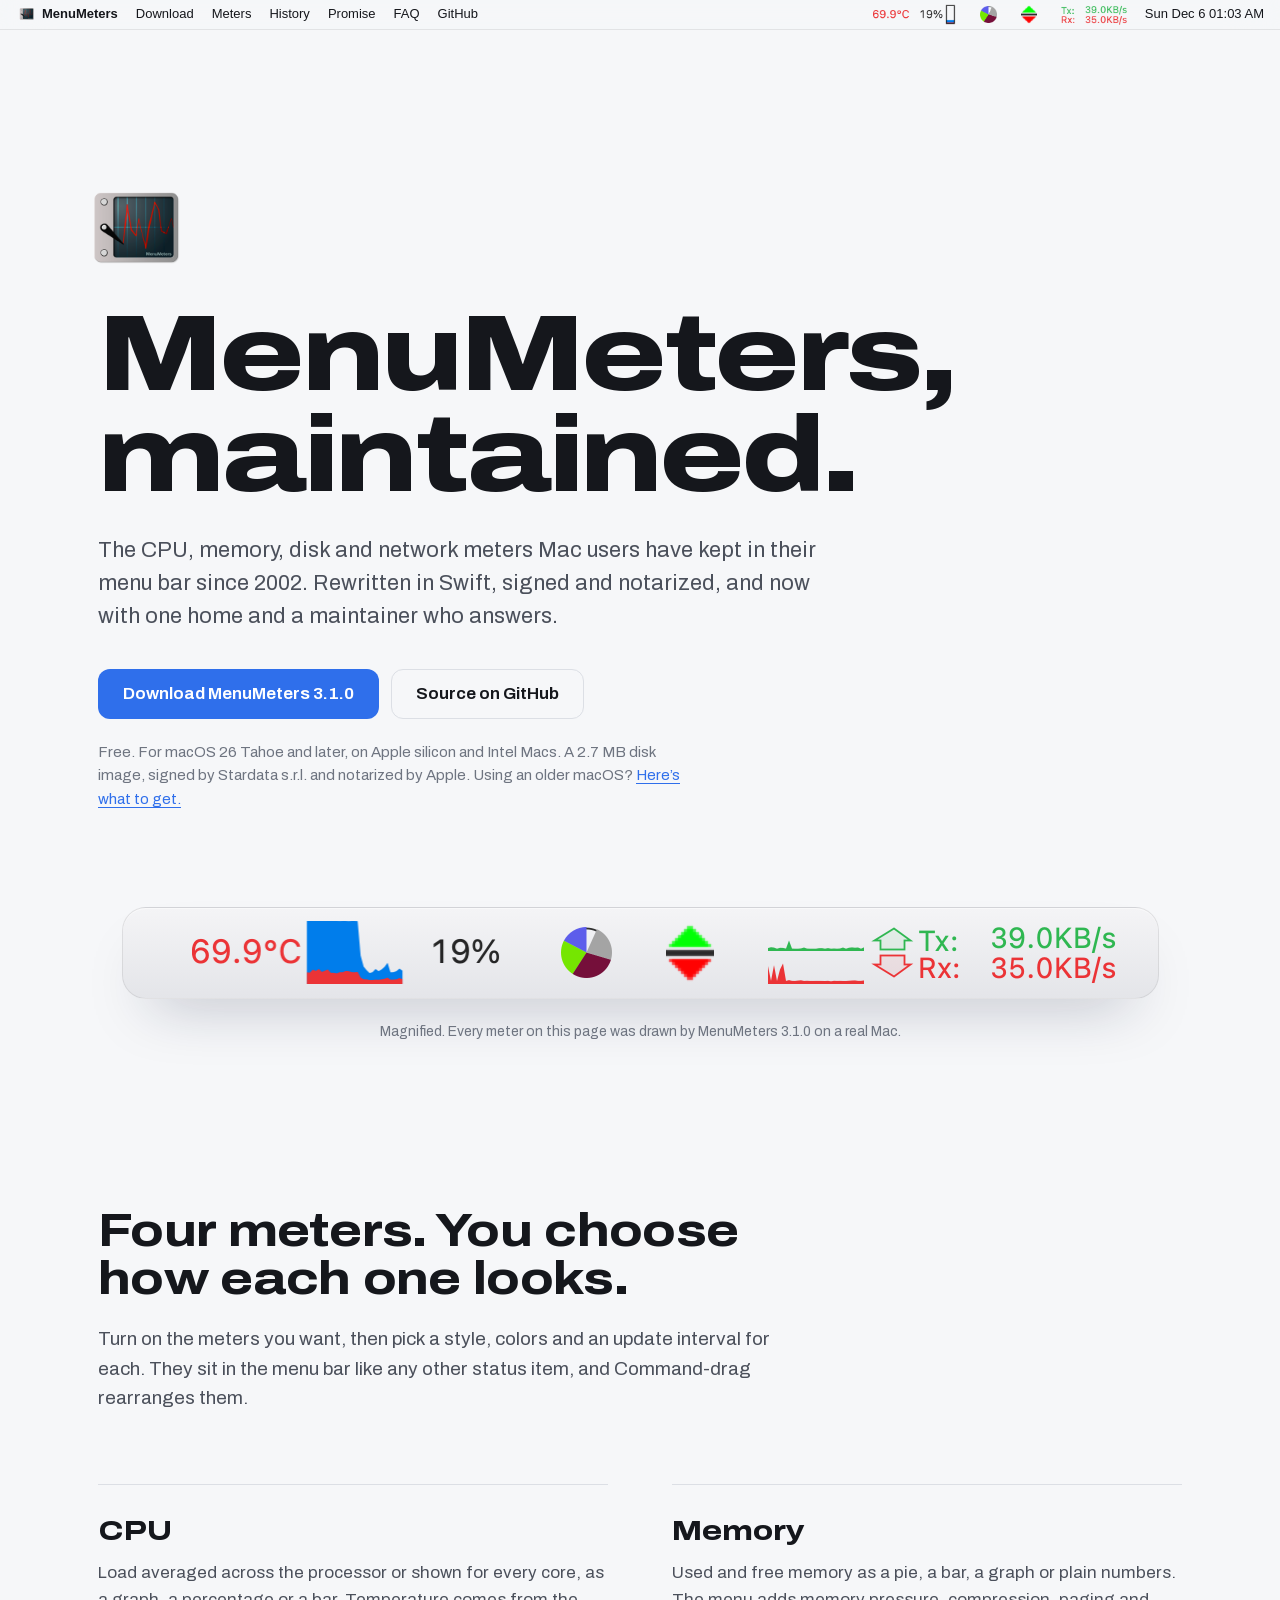
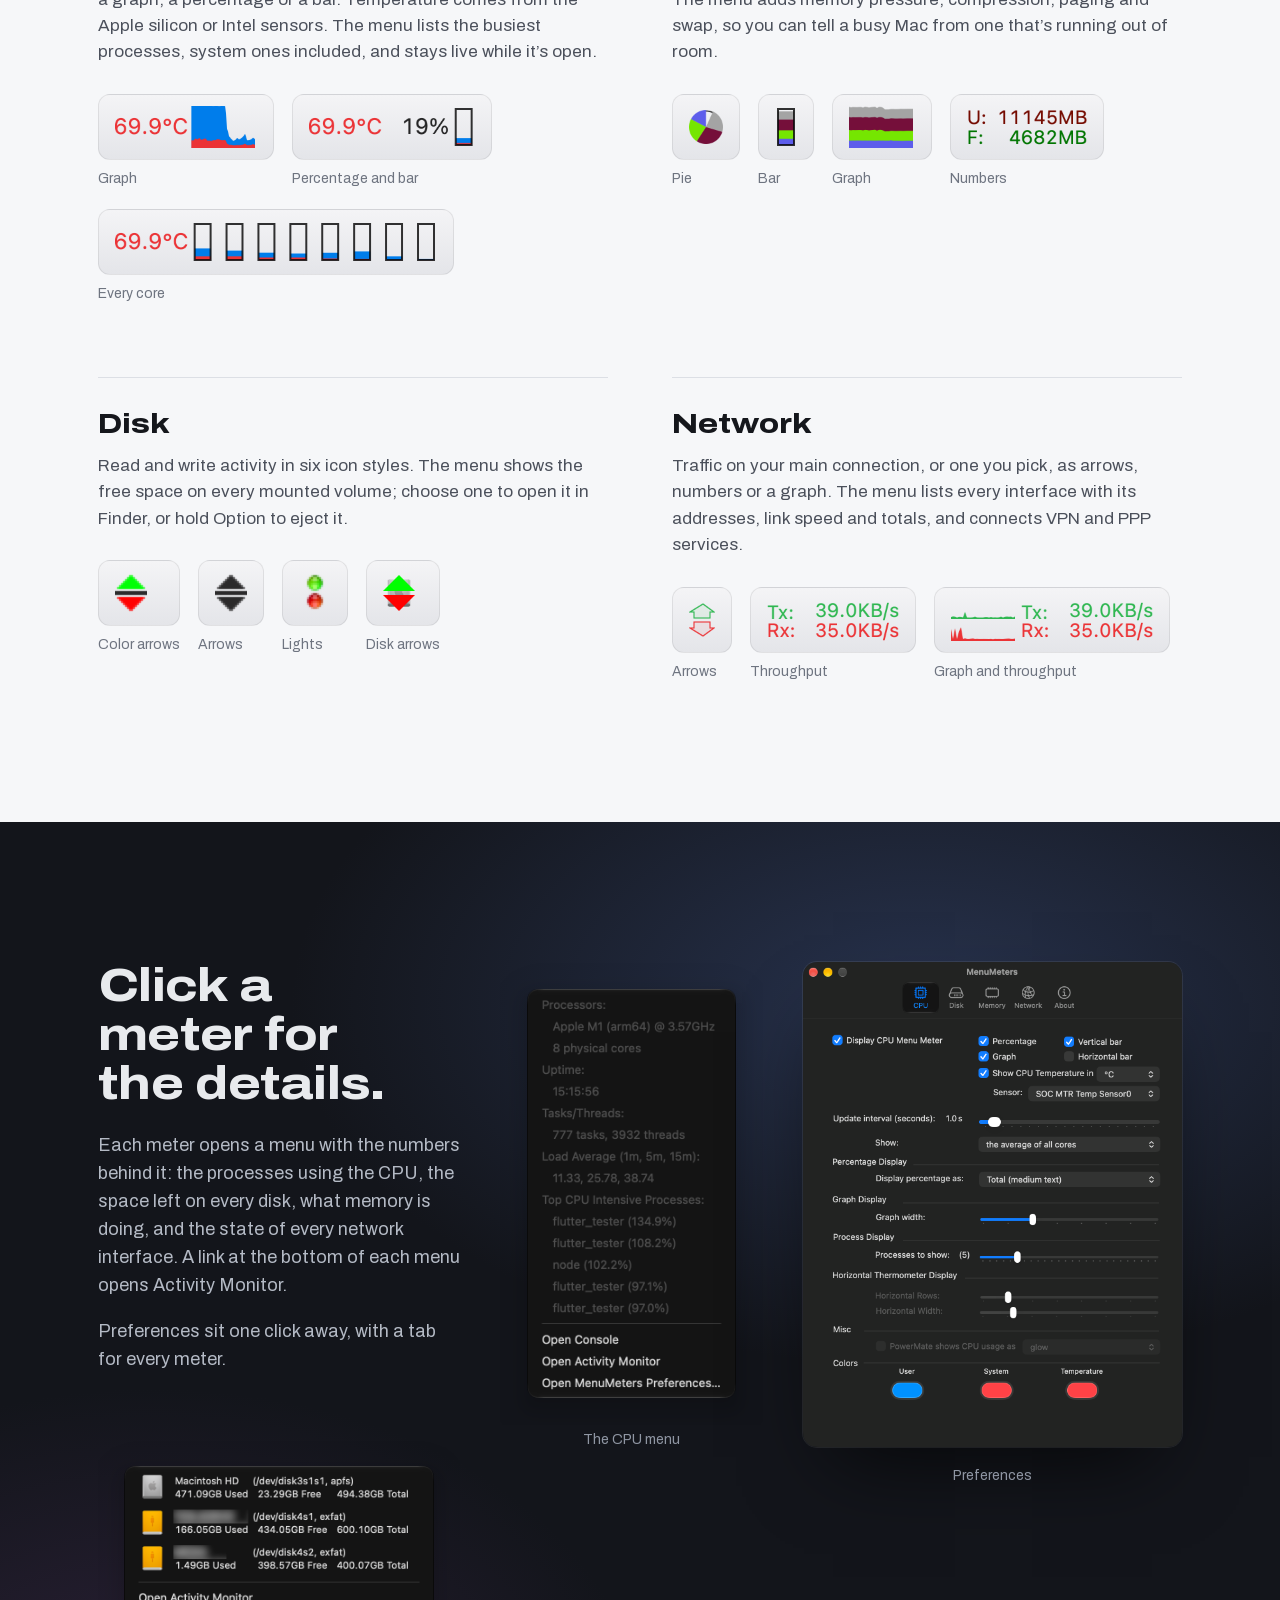
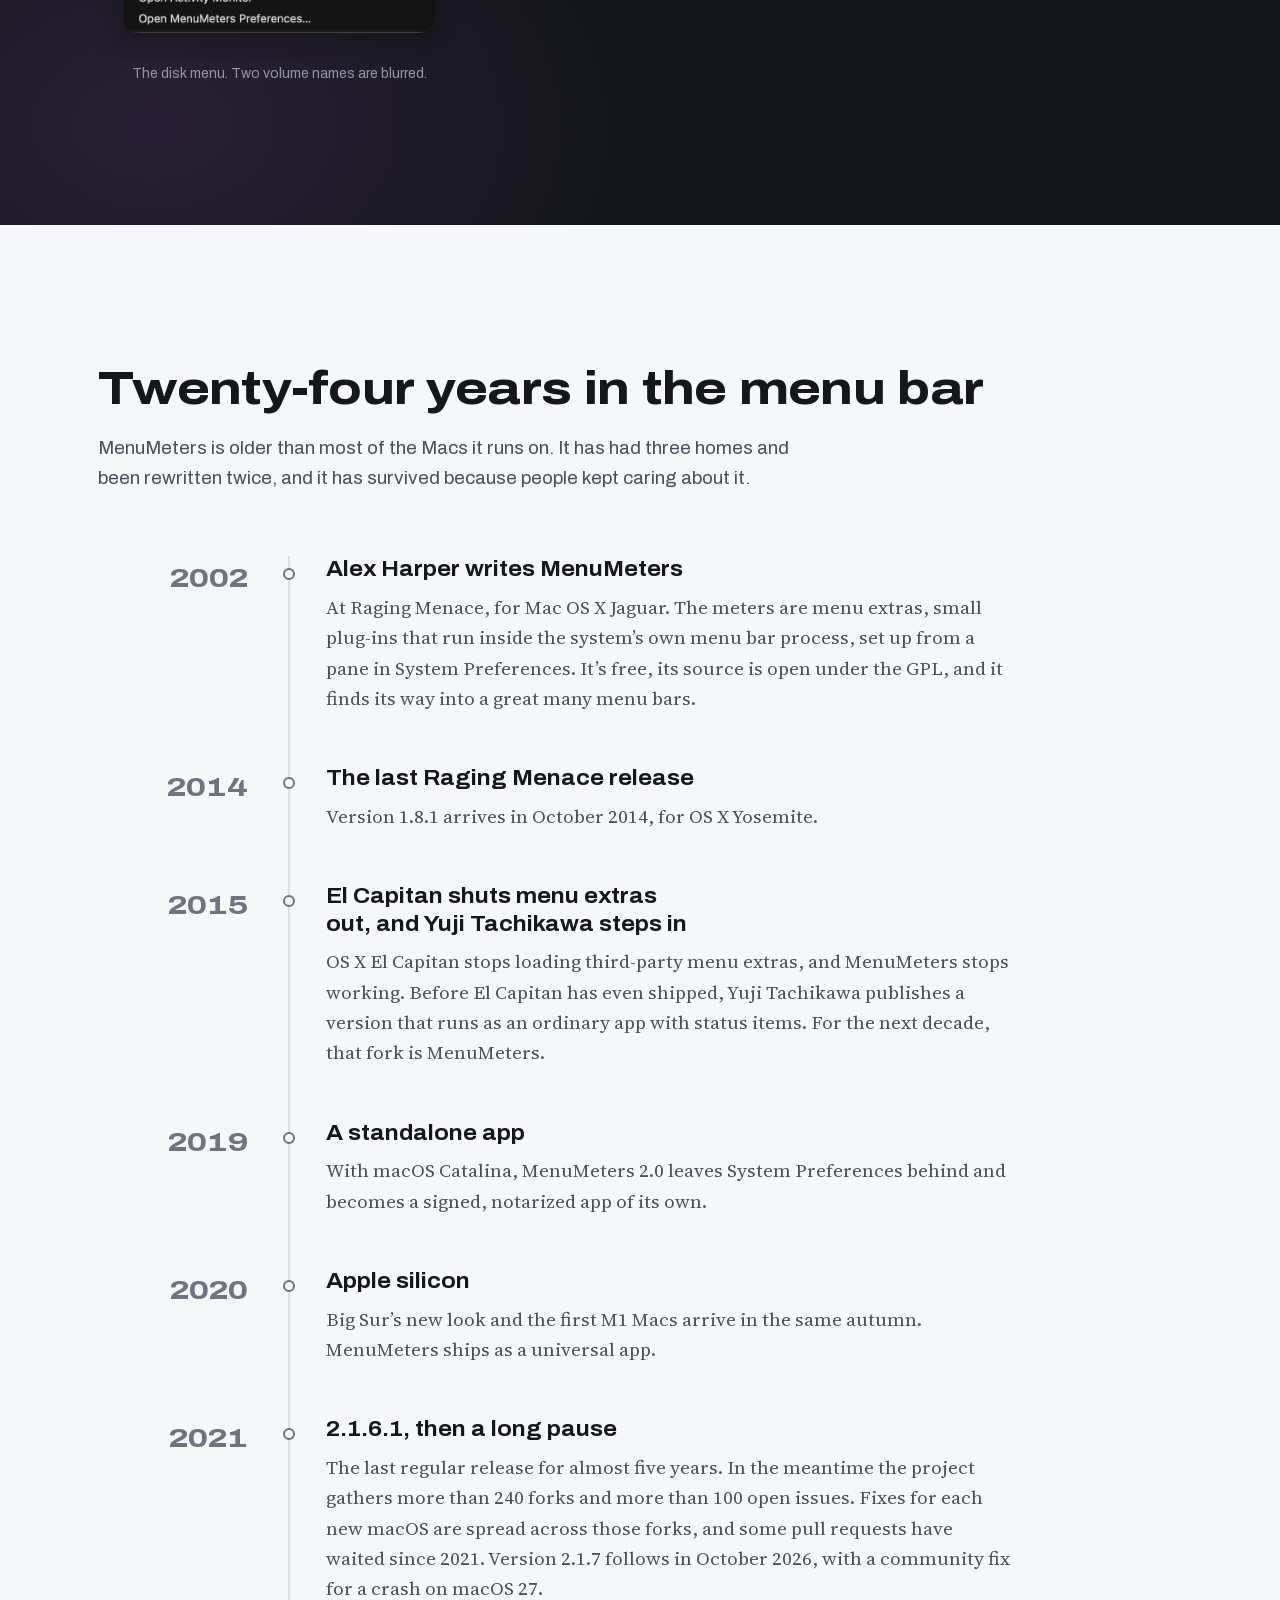
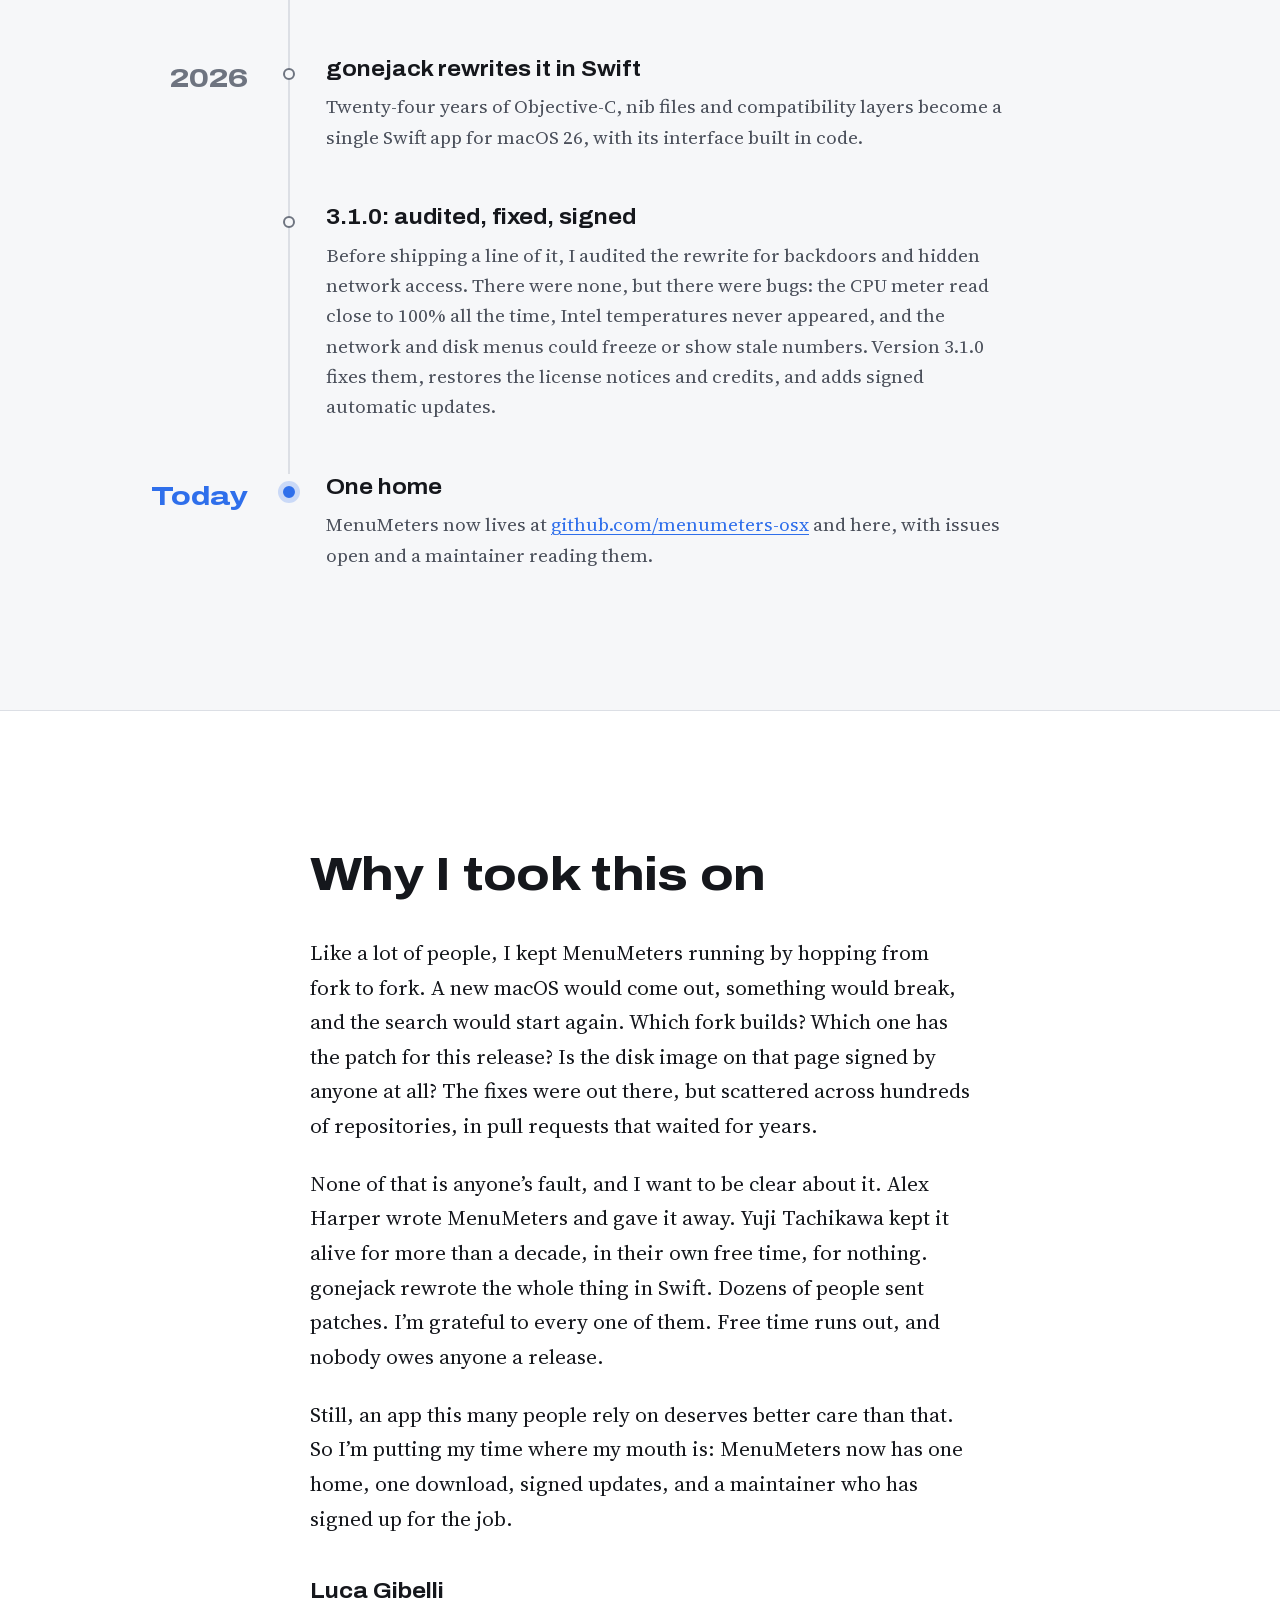
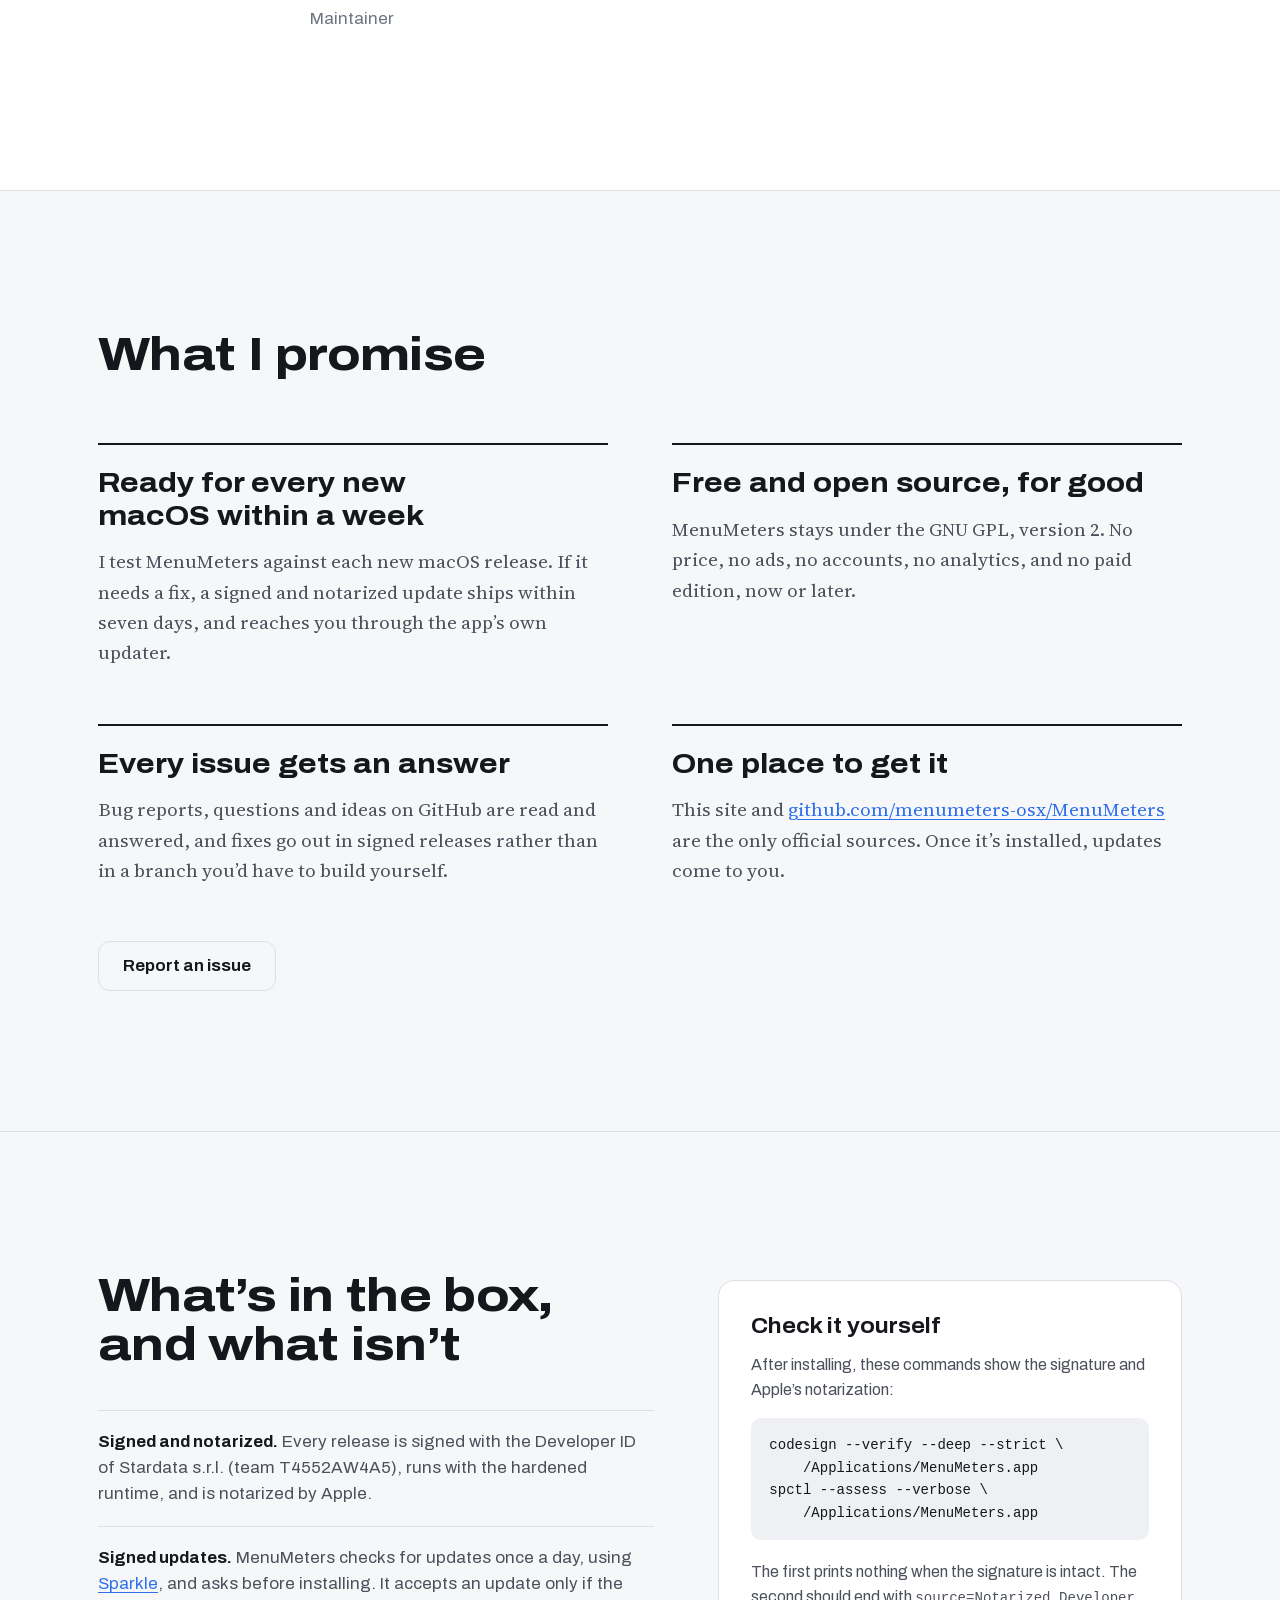
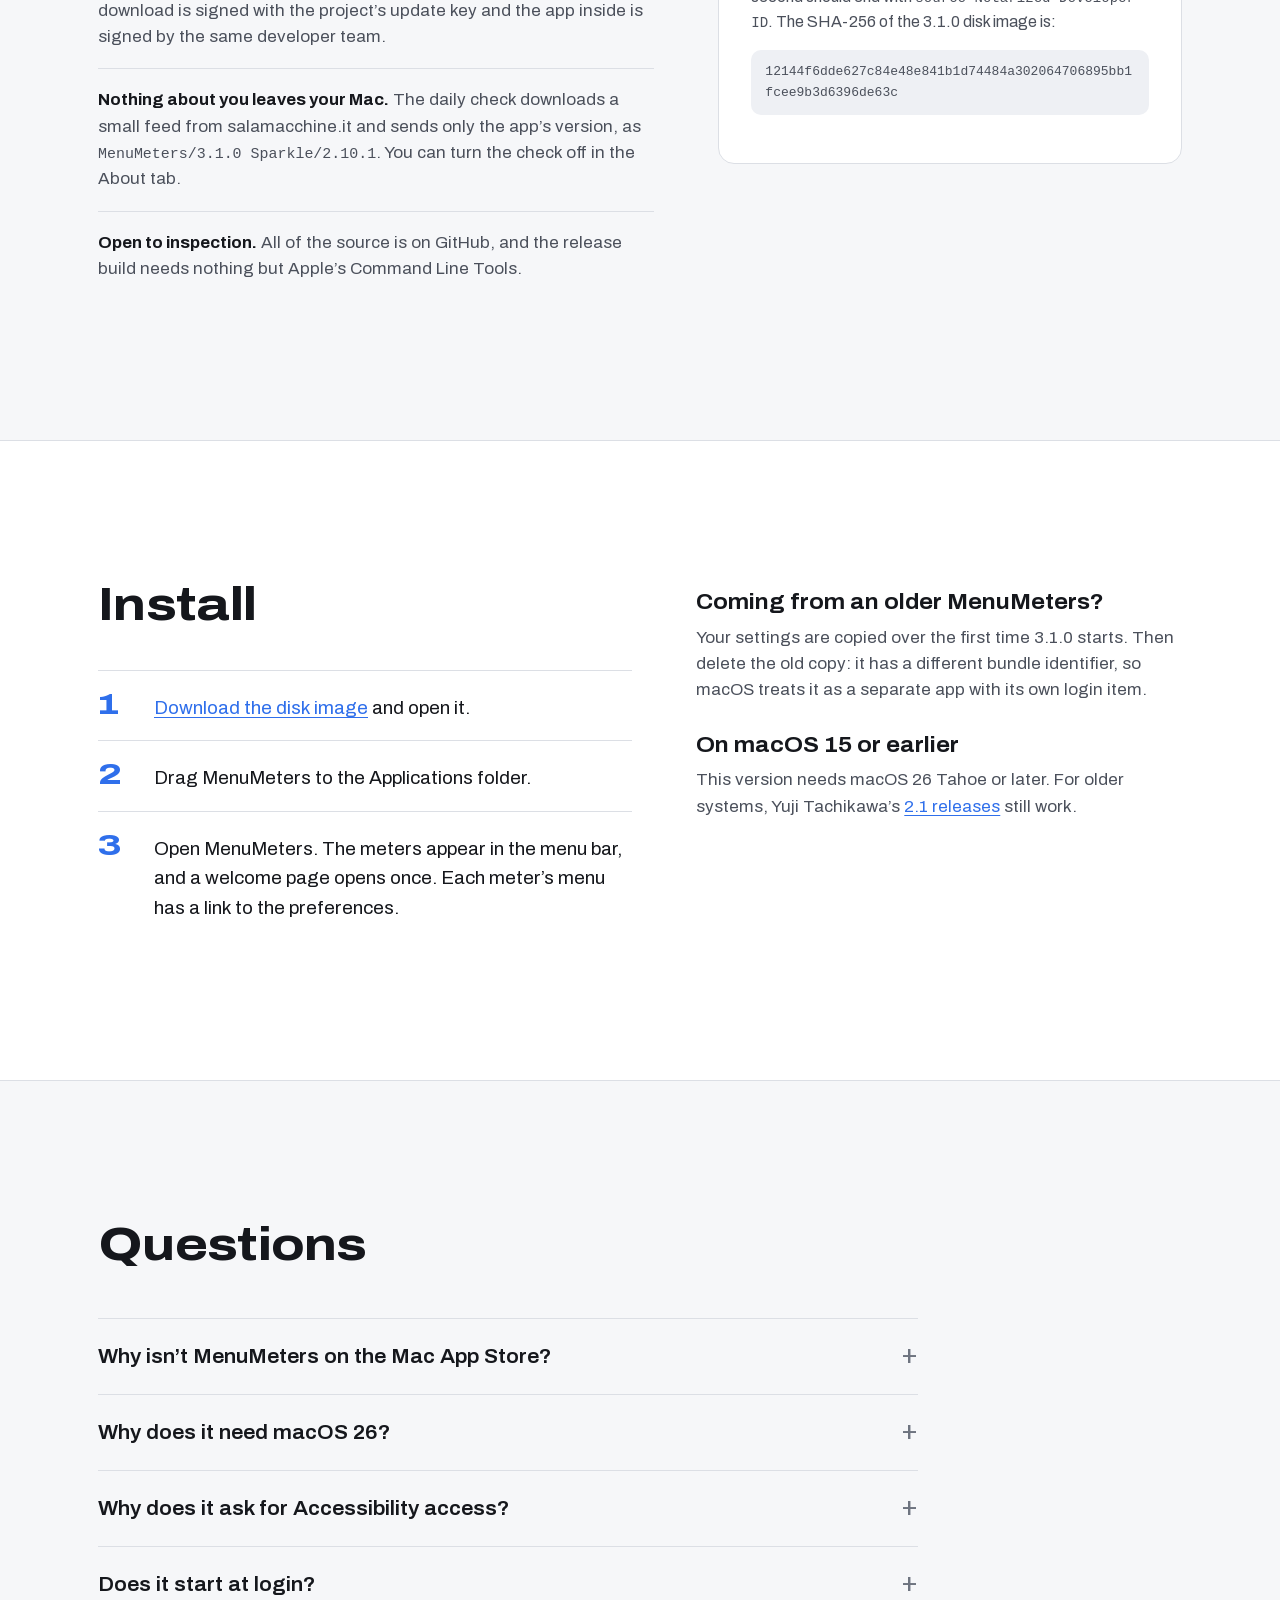
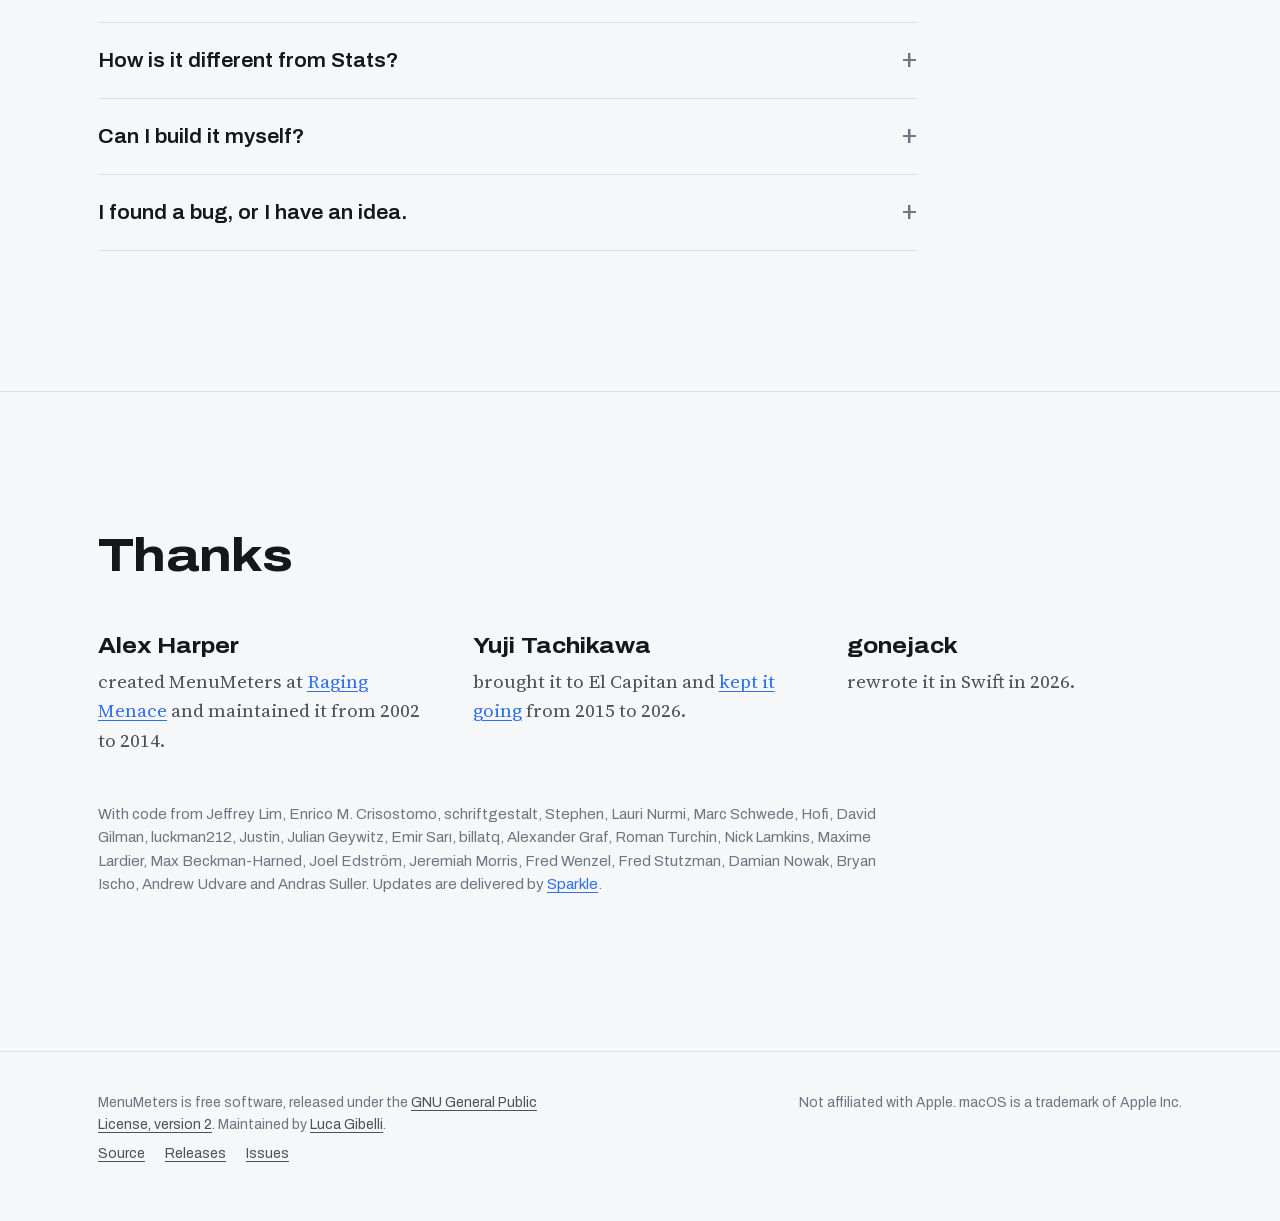
==== index.html @ 1f1c5396 "MenuMeters website The project's home: what MenuMeters is, its history from Raging Menace to the Swi" ====
<!DOCTYPE html>
<html lang="en">
<head>
<meta charset="utf-8">
<meta name="viewport" content="width=device-width, initial-scale=1">
<title>MenuMeters for macOS: CPU, memory, disk and network meters in the menu bar</title>
<meta name="description" content="MenuMeters puts CPU, memory, disk and network meters in the macOS menu bar. Free and open source since 2002, rewritten in Swift, signed and notarized, and maintained.">
<link rel="canonical" href="https://menumeters-osx.github.io/">
<meta name="color-scheme" content="light dark">
<meta name="theme-color" content="#f6f7f9" media="(prefers-color-scheme: light)">
<meta name="theme-color" content="#121417" media="(prefers-color-scheme: dark)">
<meta property="og:type" content="website">
<meta property="og:title" content="MenuMeters, maintained">
<meta property="og:description" content="CPU, memory, disk and network meters for the macOS menu bar. Free and open source since 2002, signed and notarized, with one home and a maintainer.">
<meta property="og:url" content="https://menumeters-osx.github.io/">
<meta property="og:image" content="https://menumeters-osx.github.io/assets/img/og.png">
<meta name="twitter:card" content="summary_large_image">
<link rel="icon" href="/favicon.png" type="image/png">
<link rel="apple-touch-icon" href="/apple-touch-icon.png">
<link rel="preload" href="/assets/fonts/archivo-normal.woff2" as="font" type="font/woff2" crossorigin>
<link rel="stylesheet" href="/assets/css/site.css">
<script type="application/ld+json">
{
  "@context": "https://schema.org",
  "@type": "SoftwareApplication",
  "name": "MenuMeters",
  "applicationCategory": "UtilitiesApplication",
  "operatingSystem": "macOS 26 or later",
  "softwareVersion": "3.1.0",
  "downloadUrl": "https://github.com/menumeters-osx/MenuMeters/releases/latest/download/MenuMeters-latest.dmg",
  "license": "https://www.gnu.org/licenses/old-licenses/gpl-2.0.html",
  "offers": { "@type": "Offer", "price": "0", "priceCurrency": "USD" },
  "author": [
    { "@type": "Person", "name": "Alex Harper" },
    { "@type": "Person", "name": "Yuji Tachikawa" },
    { "@type": "Person", "name": "Luca Gibelli" }
  ]
}
</script>
<script src="/assets/js/site.js" defer></script>
</head>
<body>
<a class="skip" href="#main">Skip to content</a>

<header class="menubar">
  <nav class="menubar-menus" aria-label="Site">
    <a class="menubar-app" href="#top"><img src="/assets/img/icon-256.png" alt="" width="16" height="16">MenuMeters</a>
    <a href="#download">Download</a>
    <a href="#meters">Meters</a>
    <a href="#history">History</a>
    <a href="#promise">Promise</a>
    <a href="#faq">FAQ</a>
    <a href="https://github.com/menumeters-osx/MenuMeters">GitHub</a>
  </nav>
  <div class="menubar-status" aria-hidden="true">
    <picture><source srcset="/assets/img/meters/cpu-percent-thermo-dark.png" media="(prefers-color-scheme: dark)"><img src="/assets/img/meters/cpu-percent-thermo-light.png" alt="" width="83" height="21"></picture>
    <picture class="hide-narrow"><source srcset="/assets/img/meters/mem-pie-dark.png" media="(prefers-color-scheme: dark)"><img src="/assets/img/meters/mem-pie-light.png" alt="" width="17" height="21"></picture>
    <picture class="hide-narrow"><source srcset="/assets/img/meters/disk-set0-dark.png" media="(prefers-color-scheme: dark)"><img src="/assets/img/meters/disk-set0-light.png" alt="" width="16" height="22"></picture>
    <picture class="hide-narrow"><source srcset="/assets/img/meters/net-throughput-dark.png" media="(prefers-color-scheme: dark)"><img src="/assets/img/meters/net-throughput-light.png" alt="" width="66" height="21"></picture>
    <time class="menubar-clock" id="clock"></time>
  </div>
</header>

<main id="main">

<section class="hero" id="top">
  <div class="wrap">
    <img class="hero-icon" src="/assets/img/icon-256.png" alt="" width="96" height="96">
    <h1>MenuMeters, maintained.</h1>
    <p class="lead">The CPU, memory, disk and network meters Mac users have kept in their menu bar since 2002. Rewritten in Swift, signed and notarized, and now with one home and a maintainer who answers.</p>
    <div class="actions" id="download">
      <a class="button" href="https://github.com/menumeters-osx/MenuMeters/releases/latest/download/MenuMeters-latest.dmg">Download MenuMeters 3.1.0</a>
      <a class="button button-quiet" href="https://github.com/menumeters-osx/MenuMeters">Source on GitHub</a>
    </div>
    <p class="fineprint">Free. For macOS 26 Tahoe and later, on Apple silicon and Intel Macs. A 2.7&nbsp;MB disk image, signed by Stardata s.r.l. and notarized by Apple. Using an older macOS? <a href="#older-macos">Here’s what to get.</a></p>
  </div>

  <figure class="loupe">
    <div class="loupe-bar">
      <picture><source srcset="/assets/img/meters/cpu-percent-graph-dark.png" media="(prefers-color-scheme: dark)"><img src="/assets/img/meters/cpu-percent-graph-light.png" alt="CPU meter: temperature 69.9 °C, a load graph in blue and red, and 19%" width="105" height="21"></picture>
      <picture><source srcset="/assets/img/meters/mem-pie-dark.png" media="(prefers-color-scheme: dark)"><img src="/assets/img/meters/mem-pie-light.png" alt="Memory meter as a pie chart" width="17" height="21"></picture>
      <picture><source srcset="/assets/img/meters/disk-set0-dark.png" media="(prefers-color-scheme: dark)"><img src="/assets/img/meters/disk-set0-light.png" alt="Disk meter with read and write arrows" width="16" height="22"></picture>
      <picture><source srcset="/assets/img/meters/net-all-dark.png" media="(prefers-color-scheme: dark)"><img src="/assets/img/meters/net-all-light.png" alt="Network meter: traffic graph, arrows, 39.0 KB/s sent and 35.0 KB/s received" width="116" height="21"></picture>
    </div>
    <figcaption>Magnified. Every meter on this page was drawn by MenuMeters 3.1.0 on a real Mac.</figcaption>
  </figure>
</section>

<section class="section meters" id="meters" aria-labelledby="meters-title">
  <div class="wrap">
    <h2 id="meters-title">Four meters. You choose how each one looks.</h2>
    <p class="section-intro">Turn on the meters you want, then pick a style, colors and an update interval for each. They sit in the menu bar like any other status item, and Command-drag rearranges them.</p>

    <div class="meter-grid">
      <article class="meter">
        <h3>CPU</h3>
        <p>Load averaged across the processor or shown for every core, as a graph, a percentage or a bar. Temperature comes from the Apple silicon or Intel sensors. The menu lists the busiest processes, system ones included, and stays live while it’s open.</p>
        <ul class="variants">
          <li><span class="chip"><picture><source srcset="/assets/img/meters/cpu-graph-dark.png" media="(prefers-color-scheme: dark)"><img src="/assets/img/meters/cpu-graph-light.png" alt="" width="71" height="21"></picture></span>Graph</li>
          <li><span class="chip"><picture><source srcset="/assets/img/meters/cpu-percent-thermo-dark.png" media="(prefers-color-scheme: dark)"><img src="/assets/img/meters/cpu-percent-thermo-light.png" alt="" width="83" height="21"></picture></span>Percentage and bar</li>
          <li><span class="chip"><picture><source srcset="/assets/img/meters/cpu-cores-thermo-dark.png" media="(prefers-color-scheme: dark)"><img src="/assets/img/meters/cpu-cores-thermo-light.png" alt="" width="161" height="21"></picture></span>Every core</li>
        </ul>
      </article>

      <article class="meter">
        <h3>Memory</h3>
        <p>Used and free memory as a pie, a bar, a graph or plain numbers. The menu adds memory pressure, compression, paging and swap, so you can tell a busy Mac from one that’s running out of room.</p>
        <ul class="variants">
          <li><span class="chip"><picture><source srcset="/assets/img/meters/mem-pie-dark.png" media="(prefers-color-scheme: dark)"><img src="/assets/img/meters/mem-pie-light.png" alt="" width="17" height="21"></picture></span>Pie</li>
          <li><span class="chip"><picture><source srcset="/assets/img/meters/mem-bar-dark.png" media="(prefers-color-scheme: dark)"><img src="/assets/img/meters/mem-bar-light.png" alt="" width="11" height="21"></picture></span>Bar</li>
          <li><span class="chip"><picture><source srcset="/assets/img/meters/mem-graph-dark.png" media="(prefers-color-scheme: dark)"><img src="/assets/img/meters/mem-graph-light.png" alt="" width="33" height="21"></picture></span>Graph</li>
          <li><span class="chip"><picture><source srcset="/assets/img/meters/mem-number-dark.png" media="(prefers-color-scheme: dark)"><img src="/assets/img/meters/mem-number-light.png" alt="" width="60" height="21"></picture></span>Numbers</li>
        </ul>
      </article>

      <article class="meter">
        <h3>Disk</h3>
        <p>Read and write activity in six icon styles. The menu shows the free space on every mounted volume; choose one to open it in Finder, or hold Option to eject it.</p>
        <ul class="variants">
          <li><span class="chip"><picture><source srcset="/assets/img/meters/disk-set0-dark.png" media="(prefers-color-scheme: dark)"><img src="/assets/img/meters/disk-set0-light.png" alt="" width="16" height="22"></picture></span>Color arrows</li>
          <li><span class="chip"><picture><source srcset="/assets/img/meters/disk-set1-dark.png" media="(prefers-color-scheme: dark)"><img src="/assets/img/meters/disk-set1-light.png" alt="" width="16" height="22"></picture></span>Arrows</li>
          <li><span class="chip"><picture><source srcset="/assets/img/meters/disk-set3-dark.png" media="(prefers-color-scheme: dark)"><img src="/assets/img/meters/disk-set3-light.png" alt="" width="16" height="22"></picture></span>Lights</li>
          <li><span class="chip"><picture><source srcset="/assets/img/meters/disk-set5-dark.png" media="(prefers-color-scheme: dark)"><img src="/assets/img/meters/disk-set5-light.png" alt="" width="16" height="22"></picture></span>Disk arrows</li>
        </ul>
      </article>

      <article class="meter">
        <h3>Network</h3>
        <p>Traffic on your main connection, or one you pick, as arrows, numbers or a graph. The menu lists every interface with its addresses, link speed and totals, and connects VPN and PPP services.</p>
        <ul class="variants">
          <li><span class="chip"><picture><source srcset="/assets/img/meters/net-arrows-dark.png" media="(prefers-color-scheme: dark)"><img src="/assets/img/meters/net-arrows-light.png" alt="" width="13" height="21"></picture></span>Arrows</li>
          <li><span class="chip"><picture><source srcset="/assets/img/meters/net-throughput-dark.png" media="(prefers-color-scheme: dark)"><img src="/assets/img/meters/net-throughput-light.png" alt="" width="66" height="21"></picture></span>Throughput</li>
          <li><span class="chip"><picture><source srcset="/assets/img/meters/net-throughput-graph-dark.png" media="(prefers-color-scheme: dark)"><img src="/assets/img/meters/net-throughput-graph-light.png" alt="" width="101" height="21"></picture></span>Graph and throughput</li>
        </ul>
      </article>
    </div>
  </div>
</section>

<section class="section showcase" aria-labelledby="showcase-title">
  <div class="wrap showcase-grid">
    <div class="showcase-text">
      <h2 id="showcase-title">Click a meter for the details.</h2>
      <p>Each meter opens a menu with the numbers behind it: the processes using the CPU, the space left on every disk, what memory is doing, and the state of every network interface. A link at the bottom of each menu opens Activity Monitor.</p>
      <p>Preferences sit one click away, with a tab for every meter.</p>
    </div>
    <figure class="shot shot-cpu">
      <img src="/assets/img/shots/menu-cpu.png" alt="The CPU menu: processor, uptime, tasks and threads, load average, and the five busiest processes" width="292" height="513" loading="lazy">
      <figcaption>The CPU menu</figcaption>
    </figure>
    <figure class="shot shot-disk">
      <img src="/assets/img/shots/menu-disk.png" alt="The disk menu: three volumes with their used, free and total space" width="416" height="252" loading="lazy">
      <figcaption>The disk menu. Two volume names are blurred.</figcaption>
    </figure>
    <figure class="shot shot-prefs">
      <img src="/assets/img/shots/prefs-cpu-dark.png" alt="The CPU tab of the MenuMeters preferences" width="594" height="761" loading="lazy">
      <figcaption>Preferences</figcaption>
    </figure>
  </div>
</section>

<section class="section history" id="history" aria-labelledby="history-title">
  <div class="wrap">
    <h2 id="history-title">Twenty-four years in the menu bar</h2>
    <p class="section-intro">MenuMeters is older than most of the Macs it runs on. It has had three homes and been rewritten twice, and it has survived because people kept caring about it.</p>

    <ol class="timeline">
      <li>
        <p class="when"><time datetime="2002">2002</time></p>
        <div class="what">
          <h3>Alex Harper writes MenuMeters</h3>
          <p>At Raging Menace, for Mac OS X Jaguar. The meters are menu extras, small plug-ins that run inside the system’s own menu bar process, set up from a pane in System Preferences. It&rsquo;s free, its source is open under the GPL, and it finds its way into a great many menu bars.</p>
        </div>
      </li>
      <li>
        <p class="when"><time datetime="2014-10-23">2014</time></p>
        <div class="what">
          <h3>The last Raging Menace release</h3>
          <p>Version 1.8.1 arrives in October 2014, for OS X Yosemite.</p>
        </div>
      </li>
      <li>
        <p class="when"><time datetime="2015-07-31">2015</time></p>
        <div class="what">
          <h3>El Capitan shuts menu extras out, and Yuji Tachikawa steps in</h3>
          <p>OS X El Capitan stops loading third-party menu extras, and MenuMeters stops working. Before El Capitan has even shipped, Yuji Tachikawa publishes a version that runs as an ordinary app with status items. For the next decade, that fork is MenuMeters.</p>
        </div>
      </li>
      <li>
        <p class="when"><time datetime="2019">2019</time></p>
        <div class="what">
          <h3>A standalone app</h3>
          <p>With macOS Catalina, MenuMeters 2.0 leaves System Preferences behind and becomes a signed, notarized app of its own.</p>
        </div>
      </li>
      <li>
        <p class="when"><time datetime="2020-11">2020</time></p>
        <div class="what">
          <h3>Apple silicon</h3>
          <p>Big Sur’s new look and the first M1 Macs arrive in the same autumn. MenuMeters ships as a universal app.</p>
        </div>
      </li>
      <li>
        <p class="when"><time datetime="2021-11">2021</time></p>
        <div class="what">
          <h3>2.1.6.1, then a long pause</h3>
          <p>The last regular release for almost five years. In the meantime the project gathers more than 240 forks and more than 100 open issues. Fixes for each new macOS are spread across those forks, and some pull requests have waited since 2021. Version 2.1.7 follows in October 2026, with a community fix for a crash on macOS 27.</p>
        </div>
      </li>
      <li>
        <p class="when"><time datetime="2026-10-28">2026</time></p>
        <div class="what">
          <h3>gonejack rewrites it in Swift</h3>
          <p>Twenty-four years of Objective-C, nib files and compatibility layers become a single Swift app for macOS 26, with its interface built in code.</p>
        </div>
      </li>
      <li>
        <p class="when"><time datetime="2026-10-30" aria-label="30 October 2026"></time></p>
        <div class="what">
          <h3>3.1.0: audited, fixed, signed</h3>
          <p>Before shipping a line of it, I audited the rewrite for backdoors and hidden network access. There were none, but there were bugs: the CPU meter read close to 100% all the time, Intel temperatures never appeared, and the network and disk menus could freeze or show stale numbers. Version 3.1.0 fixes them, restores the license notices and credits, and adds signed automatic updates.</p>
        </div>
      </li>
      <li class="now">
        <p class="when"><time datetime="2026-10-31">Today</time></p>
        <div class="what">
          <h3>One home</h3>
          <p>MenuMeters now lives at <a href="https://github.com/menumeters-osx/MenuMeters">github.com/menumeters-osx</a> and here, with issues open and a maintainer reading them.</p>
        </div>
      </li>
    </ol>
  </div>
</section>

<section class="section letter" aria-labelledby="letter-title">
  <div class="wrap">
    <div class="letter-body">
      <h2 id="letter-title">Why I took this on</h2>
      <p>Like a lot of people, I kept MenuMeters running by hopping from fork to fork. A new macOS would come out, something would break, and the search would start again. Which fork builds? Which one has the patch for this release? Is the disk image on that page signed by anyone at all? The fixes were out there, but scattered across hundreds of repositories, in pull requests that waited for years.</p>
      <p>None of that is anyone’s fault, and I want to be clear about it. Alex Harper wrote MenuMeters and gave it away. Yuji Tachikawa kept it alive for more than a decade, in their own free time, for nothing. gonejack rewrote the whole thing in Swift. Dozens of people sent patches. I’m grateful to every one of them. Free time runs out, and nobody owes anyone a release.</p>
      <p>Still, an app this many people rely on deserves better care than that. So I’m putting my time where my mouth is: MenuMeters now has one home, one download, signed updates, and a maintainer who has signed up for the job.</p>
      <p class="signature"><a href="https://github.com/lgibelli">Luca Gibelli</a><br>Maintainer</p>
    </div>
  </div>
</section>

<section class="section promise" id="promise" aria-labelledby="promise-title">
  <div class="wrap">
    <h2 id="promise-title">What I promise</h2>
    <dl class="promises">
      <div>
        <dt>Ready for every new macOS within a week</dt>
        <dd>I test MenuMeters against each new macOS release. If it needs a fix, a signed and notarized update ships within seven days, and reaches you through the app’s own updater.</dd>
      </div>
      <div>
        <dt>Free and open source, for good</dt>
        <dd>MenuMeters stays under the GNU GPL, version 2. No price, no ads, no accounts, no analytics, and no paid edition, now or later.</dd>
      </div>
      <div>
        <dt>Every issue gets an answer</dt>
        <dd>Bug reports, questions and ideas on GitHub are read and answered, and fixes go out in signed releases rather than in a branch you’d have to build yourself.</dd>
      </div>
      <div>
        <dt>One place to get it</dt>
        <dd>This site and <a href="https://github.com/menumeters-osx/MenuMeters">github.com/menumeters-osx/MenuMeters</a> are the only official sources. Once it’s installed, updates come to you.</dd>
      </div>
    </dl>
    <p class="promise-cta"><a class="button button-quiet" href="https://github.com/menumeters-osx/MenuMeters/issues/new">Report an issue</a></p>
  </div>
</section>

<section class="section trust" id="trust" aria-labelledby="trust-title">
  <div class="wrap trust-grid">
    <div>
      <h2 id="trust-title">What’s in the box, and what isn’t</h2>
      <ul class="facts">
        <li><strong>Signed and notarized.</strong> Every release is signed with the Developer ID of Stardata s.r.l. (team T4552AW4A5), runs with the hardened runtime, and is notarized by Apple.</li>
        <li><strong>Signed updates.</strong> MenuMeters checks for updates once a day, using <a href="https://sparkle-project.org">Sparkle</a>, and asks before installing. It accepts an update only if the download is signed with the project’s update key and the app inside is signed by the same developer team.</li>
        <li><strong>Nothing about you leaves your Mac.</strong> The daily check downloads a small feed from salamacchine.it and sends only the app’s version, as <code>MenuMeters/3.1.0 Sparkle/2.10.1</code>. You can turn the check off in the About tab.</li>
        <li><strong>Open to inspection.</strong> All of the source is on GitHub, and the release build needs nothing but Apple’s Command Line Tools.</li>
      </ul>
    </div>
    <div class="verify">
      <h3>Check it yourself</h3>
      <p>After installing, these commands show the signature and Apple’s notarization:</p>
<pre><code>codesign --verify --deep --strict \
    /Applications/MenuMeters.app
spctl --assess --verbose \
    /Applications/MenuMeters.app</code></pre>
      <p>The first prints nothing when the signature is intact. The second should end with <code>source=Notarized Developer ID</code>. The SHA-256 of the 3.1.0 disk image is:</p>
      <p class="hash"><code>12144f6dde627c84e48e841b1d74484a302064706895bb1fcee9b3d6396de63c</code></p>
    </div>
  </div>
</section>

<section class="section install" id="install" aria-labelledby="install-title">
  <div class="wrap install-grid">
    <div>
      <h2 id="install-title">Install</h2>
      <ol class="steps">
        <li><span><a href="https://github.com/menumeters-osx/MenuMeters/releases/latest/download/MenuMeters-latest.dmg">Download the disk image</a> and open it.</span></li>
        <li><span>Drag MenuMeters to the Applications folder.</span></li>
        <li><span>Open MenuMeters. The meters appear in the menu bar, and a welcome page opens once. Each meter&rsquo;s menu has a link to the preferences.</span></li>
      </ol>
    </div>
    <div class="install-notes">
      <h3>Coming from an older MenuMeters?</h3>
      <p>Your settings are copied over the first time 3.1.0 starts. Then delete the old copy: it has a different bundle identifier, so macOS treats it as a separate app with its own login item.</p>
      <h3 id="older-macos">On macOS 15 or earlier</h3>
      <p>This version needs macOS 26 Tahoe or later. For older systems, Yuji Tachikawa’s <a href="https://github.com/yujitach/MenuMeters/releases">2.1 releases</a> still work.</p>
    </div>
  </div>
</section>

<section class="section faq" id="faq" aria-labelledby="faq-title">
  <div class="wrap">
    <h2 id="faq-title">Questions</h2>
    <div class="faq-list">
      <details>
        <summary>Why isn’t MenuMeters on the Mac App Store?</summary>
        <p>App Store apps have to run in Apple’s sandbox, and inside it MenuMeters can’t list other apps' processes, read the Intel temperature sensors or eject disks. Apple silicon temperatures come from an interface that App Review doesn’t allow, and the GPL doesn’t fit the App Store’s terms either. So MenuMeters is distributed the way it always has been: as a free download, now signed and notarized.</p>
      </details>
      <details>
        <summary>Why does it need macOS 26?</summary>
        <p>The Swift rewrite is built on current AppKit and tested on macOS 26 Tahoe and macOS 27. Keeping it focused on current systems is what makes the one-week promise possible. Older Macs can keep using the 2.1 releases.</p>
      </details>
      <details>
        <summary>Why does it ask for Accessibility access?</summary>
        <p>It asks only if you turn on “Opens specific panes” in the preferences. That option lets MenuMeters switch Activity Monitor to the tab that matches the meter you clicked. Leave it off and MenuMeters never asks.</p>
      </details>
      <details>
        <summary>Does it start at login?</summary>
        <p>On the first launch it adds itself to your login items, once. After that it’s your choice: the Startup checkbox in the About tab turns it on or off, and so does System Settings, under General, then Login Items.</p>
      </details>
      <details>
        <summary>How is it different from Stats?</summary>
        <p><a href="https://github.com/exelban/stats">Stats</a> is a great, actively maintained monitor that covers much more, from battery to fans. MenuMeters does less on purpose: four meters, the look many people have known for twenty years, and very little else. Pick the one that suits you.</p>
      </details>
      <details>
        <summary>Can I build it myself?</summary>
        <p>Yes. Clone the repository and run <code>./build-clt.sh</code>; Apple’s Command Line Tools are enough, and Xcode works too. The <a href="https://github.com/menumeters-osx/MenuMeters#build">README</a> has the details.</p>
      </details>
      <details>
        <summary>I found a bug, or I have an idea.</summary>
        <p>Please <a href="https://github.com/menumeters-osx/MenuMeters/issues/new">open an issue</a>. Include your Mac model and macOS version, and a screenshot if the problem is visible.</p>
      </details>
    </div>
  </div>
</section>

<section class="section credits" aria-labelledby="credits-title">
  <div class="wrap">
    <h2 id="credits-title">Thanks</h2>
    <div class="credits-grid">
      <p><strong>Alex Harper</strong> created MenuMeters at <a href="https://www.ragingmenace.com/software/menumeters/">Raging Menace</a> and maintained it from 2002 to 2014.</p>
      <p><strong>Yuji Tachikawa</strong> brought it to El Capitan and <a href="https://github.com/yujitach/MenuMeters">kept it going</a> from 2015 to 2026.</p>
      <p><strong>gonejack</strong> rewrote it in Swift in 2026.</p>
    </div>
    <p class="contributors">With code from Jeffrey Lim, Enrico M. Crisostomo, schriftgestalt, Stephen, Lauri Nurmi, Marc Schwede, Hofi, David Gilman, luckman212, Justin, Julian Geywitz, Emir Sarı, billatq, Alexander Graf, Roman Turchin, Nick Lamkins, Maxime Lardier, Max Beckman-Harned, Joel Edström, Jeremiah Morris, Fred Wenzel, Fred Stutzman, Damian Nowak, Bryan Ischo, Andrew Udvare and Andras Suller. Updates are delivered by <a href="https://sparkle-project.org">Sparkle</a>.</p>
  </div>
</section>

</main>

<footer class="footer">
  <div class="wrap footer-grid">
    <p>MenuMeters is free software, released under the <a href="https://github.com/menumeters-osx/MenuMeters/blob/main/LICENSE">GNU General Public License, version 2</a>. Maintained by <a href="https://github.com/lgibelli">Luca Gibelli</a>.</p>
    <p>Not affiliated with Apple. macOS is a trademark of Apple Inc.</p>
    <nav class="footer-links" aria-label="Project">
      <a href="https://github.com/menumeters-osx/MenuMeters">Source</a>
      <a href="https://github.com/menumeters-osx/MenuMeters/releases">Releases</a>
      <a href="https://github.com/menumeters-osx/MenuMeters/issues">Issues</a>
    </nav>
  </div>
</footer>
</body>
</html>
---- assets/css/site.css ----
/* MenuMeters website. The palette is taken from the meters themselves:
   user CPU blue, system CPU red, transmit green, wired-memory maroon. */

@font-face {
  font-family: "Archivo";
  src: url("/assets/fonts/archivo-normal.woff2") format("woff2");
  font-weight: 100 900;
  font-stretch: 62% 125%;
  font-display: swap;
}
@font-face {
  font-family: "Source Serif 4";
  src: url("/assets/fonts/source-serif-4-normal.woff2") format("woff2");
  font-weight: 200 900;
  font-style: normal;
  font-display: swap;
}
@font-face {
  font-family: "Source Serif 4";
  src: url("/assets/fonts/source-serif-4-italic.woff2") format("woff2");
  font-weight: 200 900;
  font-style: italic;
  font-display: swap;
}

:root {
  --paper: #f6f7f9;
  --surface: #ffffff;
  --ink: #15171c;
  --ink-2: #4b505b;
  --ink-3: #6e7480;
  --rule: #dcdfe5;
  --blue: #2f6feb;
  --blue-ink: #ffffff;
  --red: #d9443a;
  --green: #2f9a46;
  --maroon: #7d2948;
  --bar-top: #f4f4f6;
  --bar-bottom: #e4e5e9;
  --bar-edge: rgba(0, 0, 0, 0.08);
  --menubar: rgba(246, 247, 249, 0.72);
  --menubar-hover: rgba(0, 0, 0, 0.08);
  --code: #eef0f4;

  --sans: "Archivo", -apple-system, BlinkMacSystemFont, "Helvetica Neue", sans-serif;
  --serif: "Source Serif 4", "Iowan Old Style", Georgia, serif;
  --system: -apple-system, BlinkMacSystemFont, "SF Pro Text", "Helvetica Neue", sans-serif;
  --mono: ui-monospace, "SF Mono", Menlo, monospace;

  --wrap: 1180px;
  --gutter: clamp(20px, 5vw, 48px);
}

@media (prefers-color-scheme: dark) {
  :root {
    --paper: #121417;
    --surface: #1a1d22;
    --ink: #eceef2;
    --ink-2: #b0b6c1;
    --ink-3: #8b929e;
    --rule: #2c3038;
    --blue: #5b8def;
    --blue-ink: #0b1220;
    --red: #f0675c;
    --green: #5fcb6a;
    --maroon: #c25b7f;
    --bar-top: #2b2e33;
    --bar-bottom: #23262b;
    --bar-edge: rgba(255, 255, 255, 0.08);
    --menubar: rgba(24, 26, 30, 0.7);
    --menubar-hover: rgba(255, 255, 255, 0.12);
    --code: #20242a;
  }
}

*, *::before, *::after { box-sizing: border-box; }

html {
  scroll-behavior: smooth;
  scroll-padding-top: 56px;
  -webkit-text-size-adjust: 100%;
}
@media (prefers-reduced-motion: reduce) {
  html { scroll-behavior: auto; }
}

body {
  margin: 0;
  background: var(--paper);
  color: var(--ink);
  font-family: var(--sans);
  font-size: 17px;
  line-height: 1.55;
  font-kerning: normal;
  text-rendering: optimizeLegibility;
}

img { display: block; max-width: 100%; height: auto; }
picture { display: contents; }

a { color: var(--blue); text-underline-offset: 0.18em; text-decoration-thickness: 1px; }
a:hover { text-decoration-thickness: 2px; }

:focus-visible {
  outline: 2px solid var(--blue);
  outline-offset: 3px;
  border-radius: 4px;
}

code { font-family: var(--mono); font-size: 0.88em; }

.skip {
  position: absolute;
  left: 12px;
  top: -60px;
  z-index: 20;
  background: var(--surface);
  padding: 8px 12px;
  border-radius: 8px;
}
.skip:focus { top: 40px; }

.wrap {
  max-width: var(--wrap);
  margin: 0 auto;
  padding: 0 var(--gutter);
}

h1, h2, h3 {
  font-family: var(--sans);
  margin: 0;
  text-wrap: balance;
}

h2 {
  font-size: clamp(30px, 4.2vw, 46px);
  font-stretch: 118%;
  font-weight: 750;
  line-height: 1.06;
  letter-spacing: -0.015em;
}

h3 {
  font-size: 22px;
  font-stretch: 108%;
  font-weight: 680;
  line-height: 1.25;
}

p { margin: 0 0 1em; }

.section { padding: clamp(80px, 11vw, 140px) 0; }

.section-intro {
  max-width: 38em;
  margin-top: 20px;
  font-size: 19px;
  color: var(--ink-2);
}

/* The site header is a menu bar. */

.menubar {
  position: fixed;
  inset: 0 0 auto 0;
  z-index: 10;
  height: 30px;
  display: flex;
  align-items: center;
  justify-content: space-between;
  gap: 16px;
  padding: 0 10px;
  background: var(--menubar);
  -webkit-backdrop-filter: blur(24px) saturate(180%);
  backdrop-filter: blur(24px) saturate(180%);
  border-bottom: 1px solid var(--bar-edge);
  font-family: var(--system);
  font-size: 13px;
  font-weight: 500;
  color: var(--ink);
}

.menubar-menus { display: flex; align-items: center; min-width: 0; }

.menubar-menus a {
  color: inherit;
  text-decoration: none;
  padding: 3px 9px;
  border-radius: 6px;
  white-space: nowrap;
}
.menubar-menus a:hover { background: var(--menubar-hover); }

.menubar-app {
  display: inline-flex;
  align-items: center;
  gap: 7px;
  font-weight: 700;
}

.menubar-status {
  display: flex;
  align-items: center;
  gap: 12px;
  flex-shrink: 0;
}
.menubar-status img { height: 21px; width: auto; }
.menubar-clock { padding: 0 6px; white-space: nowrap; font-variant-numeric: tabular-nums; }

@media (max-width: 860px) {
  .menubar-menus a:not(.menubar-app):not([href="#download"]) { display: none; }
  .hide-narrow { display: none; }
}
@media (max-width: 420px) {
  .menubar-clock { display: none; }
}

/* Hero */

.hero {
  padding: clamp(120px, 16vw, 180px) 0 clamp(8px, 2vw, 24px);
  overflow: hidden;
}

.hero-icon {
  width: 96px;
  height: 96px;
  margin: 0 0 28px -8px;
}

.hero h1 {
  font-size: clamp(46px, 8.4vw, 112px);
  font-stretch: 125%;
  font-weight: 820;
  line-height: 0.94;
  letter-spacing: -0.03em;
  max-width: 11em;
}

.lead {
  max-width: 34em;
  margin: 28px 0 36px;
  font-size: clamp(19px, 2vw, 22px);
  line-height: 1.5;
  color: var(--ink-2);
}

.actions { display: flex; flex-wrap: wrap; gap: 12px; }

.button {
  display: inline-flex;
  align-items: center;
  min-height: 50px;
  padding: 0 24px;
  border-radius: 12px;
  background: var(--blue);
  color: var(--blue-ink);
  font-weight: 640;
  font-size: 17px;
  text-decoration: none;
  border: 1px solid transparent;
}
.button:hover { filter: brightness(1.06); }

.button-quiet {
  background: transparent;
  color: var(--ink);
  border-color: var(--rule);
}
.button-quiet:hover { background: var(--surface); filter: none; }

.fineprint {
  max-width: 40em;
  margin-top: 22px;
  font-size: 15px;
  color: var(--ink-3);
}

/* The loupe: the meters at three times their size. */

.loupe {
  --zoom: 3;
  margin: clamp(56px, 8vw, 96px) 0 0;
  padding: 0 var(--gutter);
  display: flex;
  flex-direction: column;
  align-items: center;
}

.loupe-bar {
  display: flex;
  align-items: center;
  gap: calc(9px * var(--zoom));
  padding: calc(4px * var(--zoom)) calc(14px * var(--zoom));
  border-radius: calc(8px * var(--zoom));
  background: linear-gradient(var(--bar-top), var(--bar-bottom));
  border: 1px solid var(--bar-edge);
  box-shadow: 0 1px 0 rgba(255, 255, 255, 0.5) inset, 0 30px 60px -30px rgba(20, 30, 60, 0.35);
}
.loupe-bar img { zoom: var(--zoom); }

.loupe figcaption {
  margin-top: 22px;
  font-size: 14px;
  color: var(--ink-3);
  text-align: center;
}

@media (max-width: 1100px) { .loupe { --zoom: 2.2; } }
@media (max-width: 860px)  { .loupe { --zoom: 1.8; } }
@media (max-width: 660px)  { .loupe { --zoom: 1.4; } }
@media (max-width: 500px)  { .loupe { --zoom: 1.1; } }
@media (max-width: 400px)  { .loupe { --zoom: 0.95; } }

/* The four meters */

.meter-grid {
  display: grid;
  grid-template-columns: repeat(2, minmax(0, 1fr));
  gap: 72px 64px;
  margin-top: 72px;
}
@media (max-width: 860px) { .meter-grid { grid-template-columns: 1fr; gap: 56px; } }

.meter {
  border-top: 1px solid var(--rule);
  padding-top: 28px;
}
.meter h3 { font-size: 28px; font-stretch: 120%; font-weight: 760; }
.meter > p { margin: 12px 0 28px; color: var(--ink-2); max-width: 32em; }

.variants {
  list-style: none;
  margin: 0;
  padding: 0;
  display: flex;
  flex-wrap: wrap;
  gap: 20px 18px;
  font-size: 14px;
  color: var(--ink-3);
}
.variants li { display: flex; flex-direction: column; gap: 8px; }

.chip {
  display: inline-flex;
  align-items: center;
  height: 66px;
  padding: 0 16px;
  border-radius: 12px;
  background: linear-gradient(var(--bar-top), var(--bar-bottom));
  border: 1px solid var(--bar-edge);
}
.chip img { zoom: 2; }

/* Menus and preferences, on a dark band in either theme */

.showcase {
  background:
    radial-gradient(900px 520px at 72% 18%, #27324d 0%, transparent 70%),
    radial-gradient(700px 480px at 12% 90%, #2a2036 0%, transparent 70%),
    #13151b;
  color: #e8eaed;
}
.showcase a { color: #7ea6f5; }

.showcase-grid {
  display: grid;
  grid-template-columns: minmax(0, 1.1fr) minmax(0, 0.8fr) minmax(0, 1.15fr);
  grid-template-areas:
    "text cpu prefs"
    "disk cpu prefs";
  gap: 48px 40px;
  align-items: start;
}
.showcase-text { grid-area: text; }
.showcase-text p { color: #b4bac5; font-size: 18px; max-width: 30em; }
.showcase-text h2 { margin-bottom: 24px; }
.shot-cpu { grid-area: cpu; }
.shot-disk { grid-area: disk; }
.shot-prefs { grid-area: prefs; }

.shot { margin: 0; }
.shot img { margin: 0 auto; }
.shot figcaption {
  margin-top: 4px;
  font-size: 14px;
  color: #8f96a3;
  text-align: center;
}
.shot-prefs img {
  border-radius: 14px;
  box-shadow: 0 0 0 1px rgba(255, 255, 255, 0.08), 0 40px 80px -30px rgba(0, 0, 0, 0.7);
}
.shot-prefs figcaption { margin-top: 18px; }

@media (max-width: 1000px) {
  .showcase-grid {
    grid-template-columns: repeat(2, minmax(0, 1fr));
    grid-template-areas:
      "text text"
      "cpu disk"
      "prefs prefs";
  }
  .shot-prefs img { max-width: 520px; }
}
@media (max-width: 620px) {
  .showcase-grid { grid-template-columns: 1fr; grid-template-areas: "text" "cpu" "disk" "prefs"; }
}

/* History */

.timeline {
  list-style: none;
  margin: 64px 0 0;
  padding: 0;
  max-width: 920px;
}

.timeline li {
  display: grid;
  grid-template-columns: 150px minmax(0, 1fr);
  gap: 0 40px;
  position: relative;
}

.timeline .when {
  margin: 0;
  padding-top: 2px;
  font-size: 26px;
  font-stretch: 125%;
  font-weight: 760;
  color: var(--ink-3);
  font-variant-numeric: tabular-nums;
  text-align: right;
}

.timeline .what {
  position: relative;
  padding: 0 0 52px 36px;
  border-left: 2px solid var(--rule);
}
.timeline li:last-child .what { border-left-color: transparent; padding-bottom: 0; }

.timeline .what::before {
  content: "";
  position: absolute;
  left: -7px;
  top: 12px;
  width: 12px;
  height: 12px;
  border-radius: 50%;
  background: var(--paper);
  border: 2px solid var(--ink-3);
}

.timeline h3 { margin-bottom: 8px; }

.timeline .what p {
  font-family: var(--serif);
  font-size: 19px;
  line-height: 1.6;
  color: var(--ink-2);
  max-width: 36em;
  margin: 0;
}

.timeline .now .when { color: var(--blue); }
.timeline .now .what::before {
  background: var(--blue);
  border-color: var(--blue);
  box-shadow: 0 0 0 5px color-mix(in srgb, var(--blue) 22%, transparent);
}

@media (max-width: 680px) {
  .timeline li { grid-template-columns: 1fr; }
  .timeline .when { text-align: left; padding: 0 0 6px 36px; border-left: 2px solid var(--rule); font-size: 22px; }
  .timeline li:last-child .when { border-left-color: var(--rule); }
  .timeline .what::before { top: -26px; }
}

/* The maintainer's note */

.letter { background: var(--surface); border-block: 1px solid var(--rule); }

.letter-body { max-width: 660px; margin: 0 auto; }
.letter-body h2 { margin-bottom: 36px; }
.letter-body p {
  font-family: var(--serif);
  font-size: clamp(19px, 2vw, 21px);
  line-height: 1.65;
  margin-bottom: 1.1em;
}
.letter-body .signature {
  margin-top: 40px;
  font-family: var(--sans);
  font-size: 17px;
  line-height: 1.4;
  color: var(--ink-3);
}
.letter-body .signature a {
  font-size: 22px;
  font-weight: 680;
  font-stretch: 110%;
  color: var(--ink);
  text-decoration: none;
}
.letter-body .signature a:hover { text-decoration: underline; }

/* The promise */

.promises {
  display: grid;
  grid-template-columns: repeat(2, minmax(0, 1fr));
  gap: 56px 64px;
  margin: 64px 0 0;
}
@media (max-width: 760px) { .promises { grid-template-columns: 1fr; gap: 40px; } }

.promises > div { border-top: 2px solid var(--ink); padding-top: 22px; }
.promises dt {
  font-size: clamp(22px, 2.4vw, 27px);
  font-stretch: 115%;
  font-weight: 740;
  line-height: 1.2;
  text-wrap: balance;
}
.promises dd {
  margin: 14px 0 0;
  font-family: var(--serif);
  font-size: 19px;
  line-height: 1.6;
  color: var(--ink-2);
  max-width: 30em;
}

.promise-cta { margin: 56px 0 0; }

/* What's in the box */

.trust { border-top: 1px solid var(--rule); }

.trust-grid {
  display: grid;
  grid-template-columns: minmax(0, 1.2fr) minmax(0, 1fr);
  gap: 64px;
  align-items: start;
}
@media (max-width: 900px) { .trust-grid { grid-template-columns: 1fr; } }

.facts { list-style: none; margin: 40px 0 0; padding: 0; }
.facts li {
  padding: 18px 0;
  border-top: 1px solid var(--rule);
  color: var(--ink-2);
  max-width: 38em;
}
.facts strong { color: var(--ink); font-weight: 680; }

.verify {
  background: var(--surface);
  border: 1px solid var(--rule);
  border-radius: 16px;
  padding: 32px;
  margin-top: 8px;
}
.verify h3 { margin-bottom: 12px; }
.verify p { color: var(--ink-2); font-size: 16px; }

pre {
  margin: 0 0 20px;
  padding: 16px 18px;
  background: var(--code);
  border-radius: 10px;
  overflow-x: auto;
  font-size: 14px;
  line-height: 1.6;
}
pre code { font-size: inherit; }

.hash code {
  display: block;
  padding: 12px 14px;
  background: var(--code);
  border-radius: 10px;
  font-size: 13px;
  word-break: break-all;
}

/* Install */

.install { background: var(--surface); border-block: 1px solid var(--rule); }

.install-grid {
  display: grid;
  grid-template-columns: minmax(0, 1.1fr) minmax(0, 1fr);
  gap: 64px;
}
@media (max-width: 900px) { .install-grid { grid-template-columns: 1fr; } }

.steps {
  list-style: none;
  counter-reset: step;
  margin: 40px 0 0;
  padding: 0;
}
.steps li {
  counter-increment: step;
  display: grid;
  grid-template-columns: 56px minmax(0, 1fr);
  align-items: baseline;
  padding: 18px 0;
  border-top: 1px solid var(--rule);
  font-size: 19px;
  max-width: 32em;
}
.steps li::before {
  content: counter(step);
  font-size: 30px;
  font-stretch: 125%;
  font-weight: 780;
  color: var(--blue);
  line-height: 1;
}

.install-notes { padding-top: 8px; }
.install-notes h3 { margin: 28px 0 8px; }
.install-notes h3:first-child { margin-top: 0; }
.install-notes p { color: var(--ink-2); max-width: 32em; }

/* Questions */

.faq-list { margin-top: 48px; max-width: 820px; }

.faq details { border-top: 1px solid var(--rule); }
.faq details:last-child { border-bottom: 1px solid var(--rule); }

.faq summary {
  list-style: none;
  cursor: pointer;
  display: flex;
  justify-content: space-between;
  align-items: baseline;
  gap: 24px;
  padding: 22px 0;
  font-size: 20px;
  font-stretch: 106%;
  font-weight: 620;
}
.faq summary::-webkit-details-marker { display: none; }
.faq summary::after {
  content: "+";
  flex-shrink: 0;
  font-size: 26px;
  font-weight: 400;
  line-height: 1;
  color: var(--ink-3);
}
.faq details[open] summary::after { content: "\2212"; }

.faq details p {
  margin: -6px 0 26px;
  max-width: 40em;
  font-family: var(--serif);
  font-size: 19px;
  line-height: 1.6;
  color: var(--ink-2);
}

/* Thanks */

.credits { border-top: 1px solid var(--rule); }

.credits-grid {
  display: grid;
  grid-template-columns: repeat(3, minmax(0, 1fr));
  gap: 40px;
  margin-top: 48px;
}
@media (max-width: 860px) { .credits-grid { grid-template-columns: 1fr; gap: 20px; } }
.credits-grid p {
  font-family: var(--serif);
  font-size: 19px;
  line-height: 1.55;
  color: var(--ink-2);
  margin: 0;
}
.credits-grid strong {
  display: block;
  margin-bottom: 4px;
  font-family: var(--sans);
  font-size: 22px;
  font-stretch: 112%;
  font-weight: 720;
  color: var(--ink);
}

.contributors {
  margin-top: 48px;
  max-width: 52em;
  font-size: 15px;
  color: var(--ink-3);
}

/* Footer */

.footer {
  border-top: 1px solid var(--rule);
  padding: 40px 0 56px;
  font-size: 14px;
  color: var(--ink-3);
}
.footer-grid { display: flex; flex-wrap: wrap; gap: 8px 40px; justify-content: space-between; }
.footer-grid p { margin: 0; max-width: 34em; }
.footer-links { display: flex; gap: 20px; }
.footer a { color: var(--ink-2); }
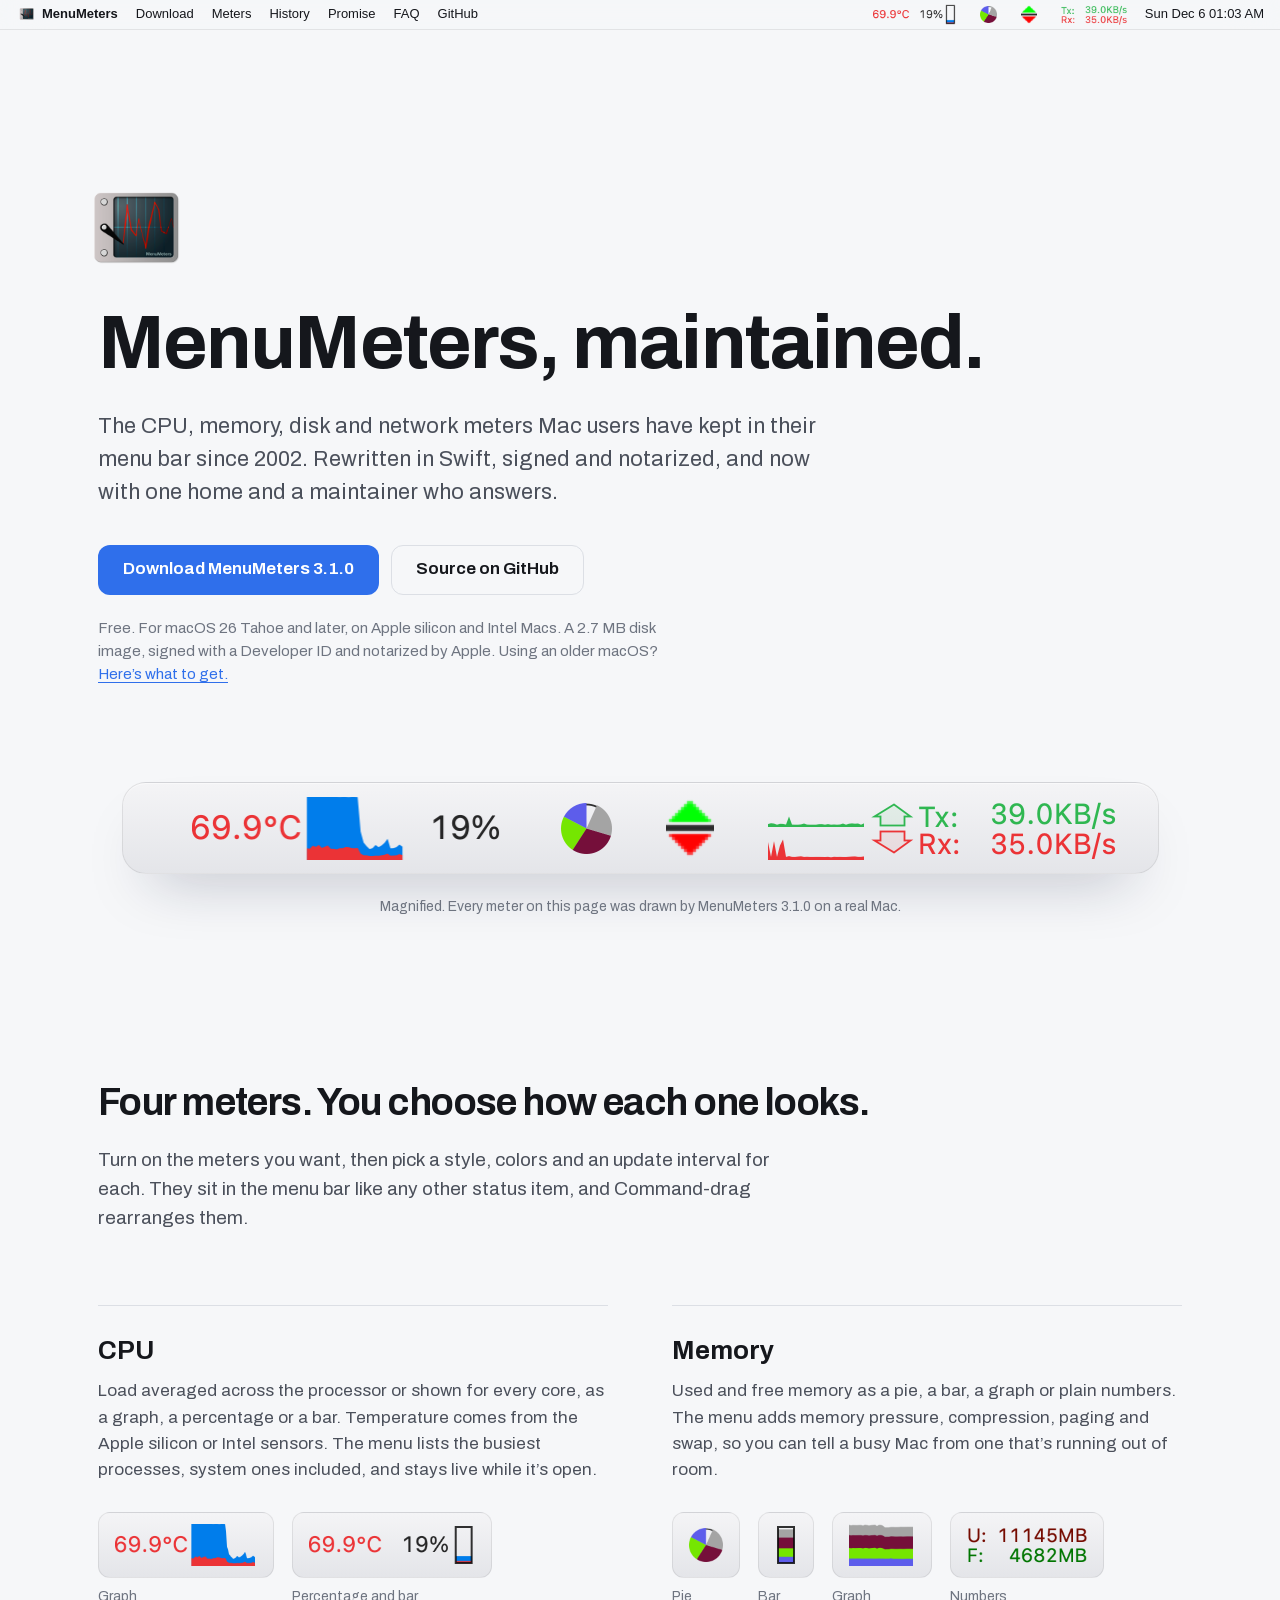
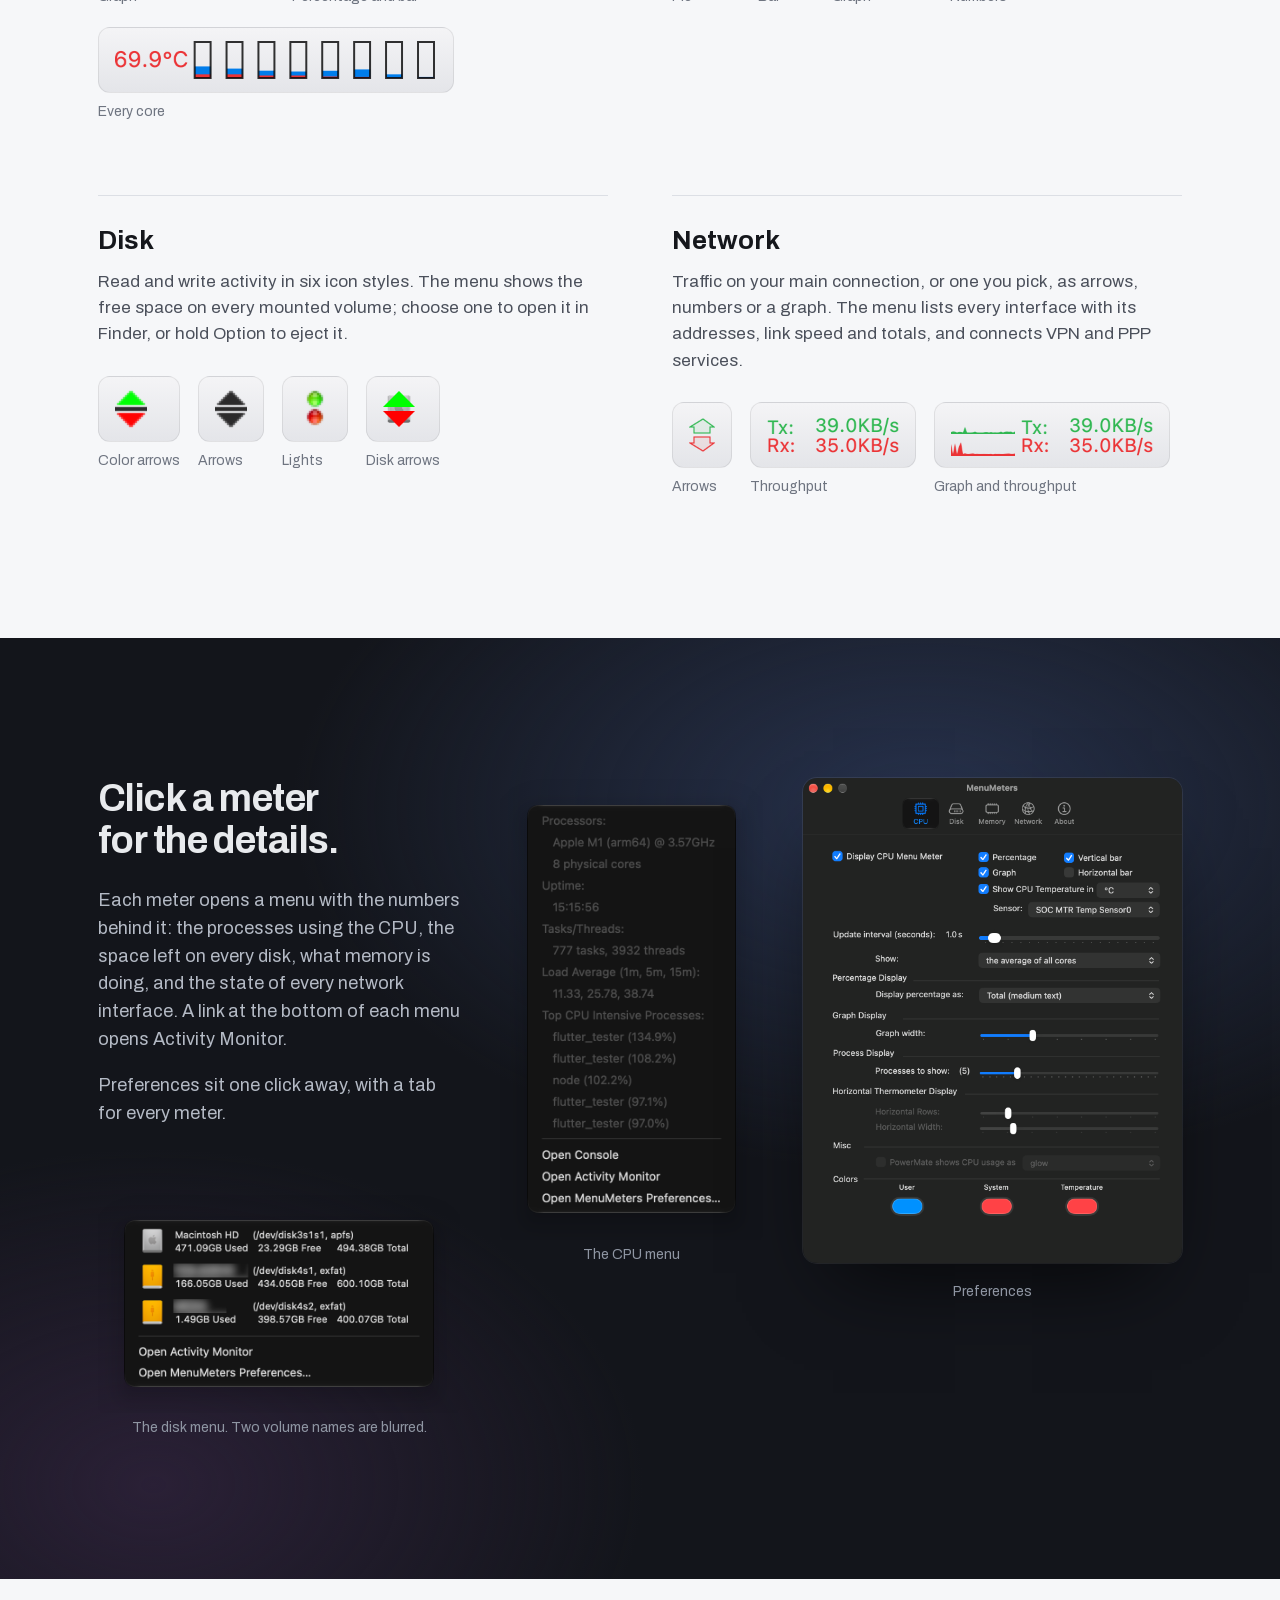
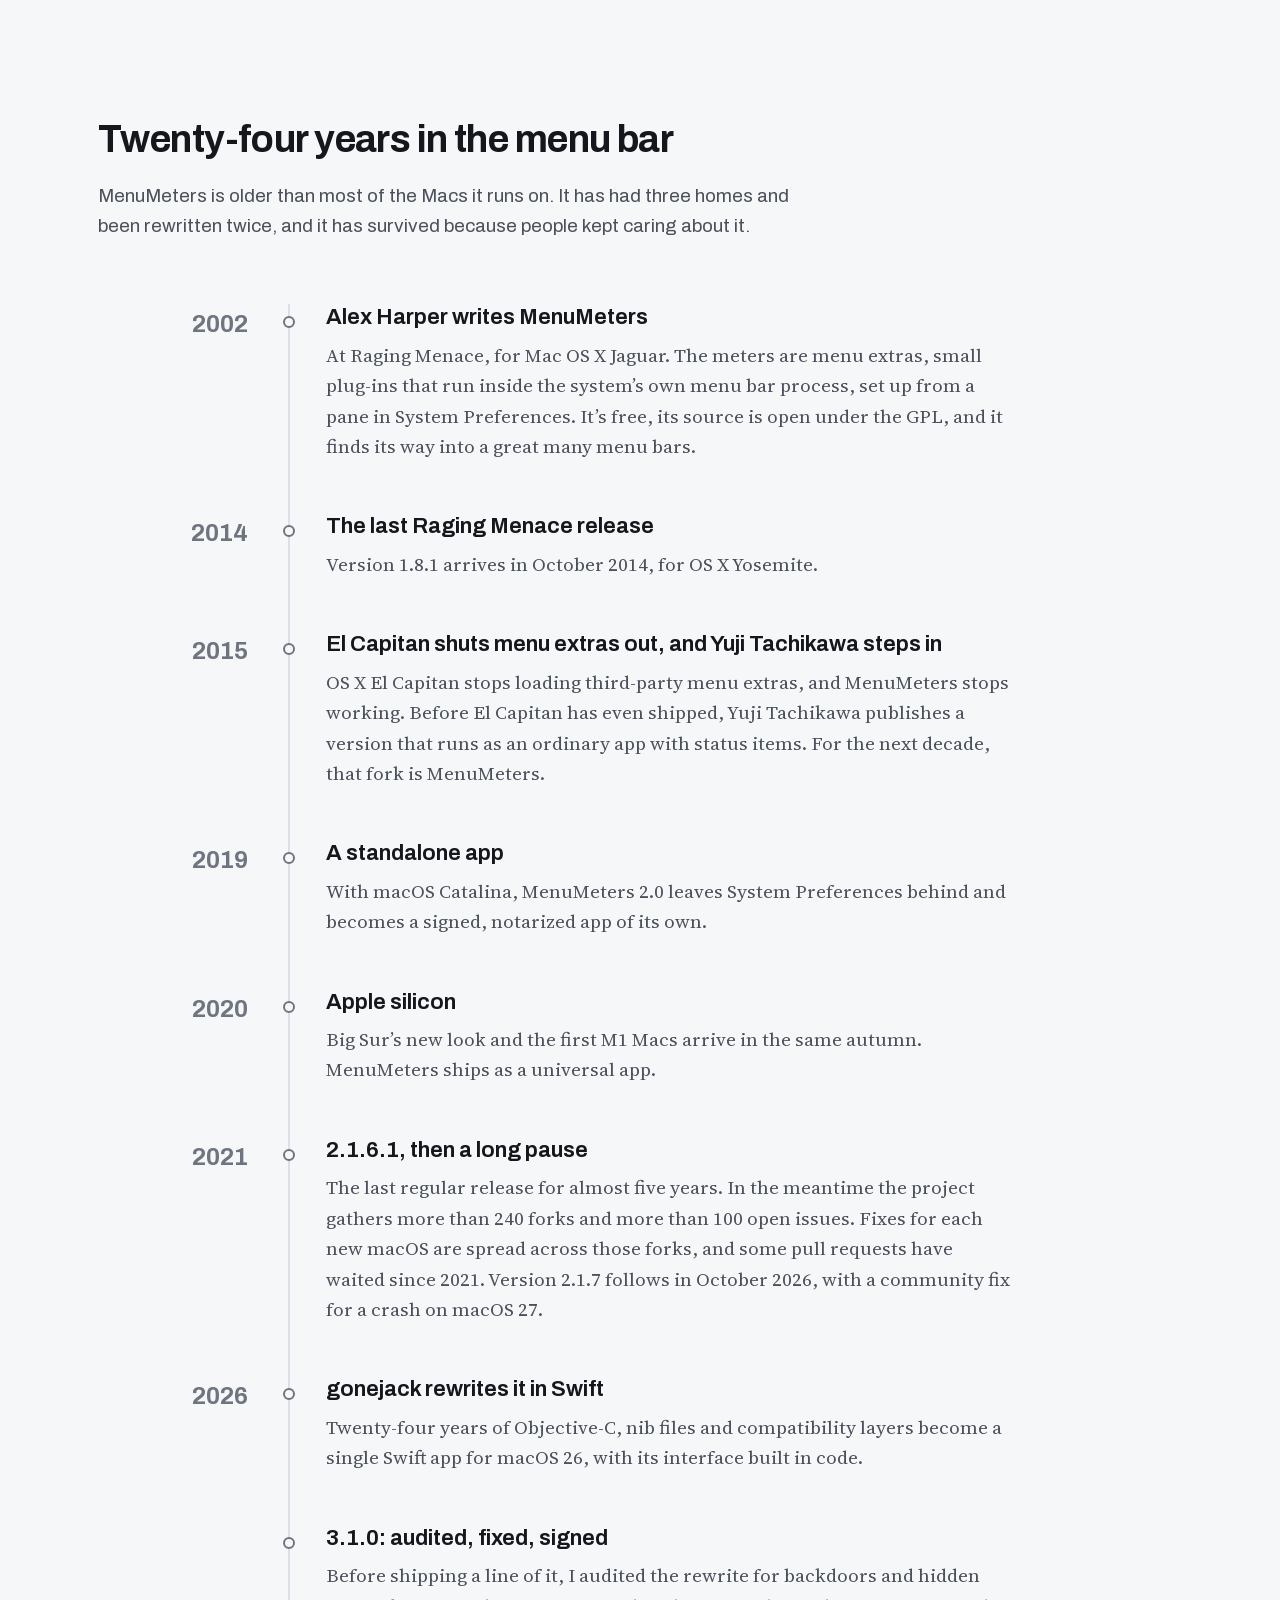
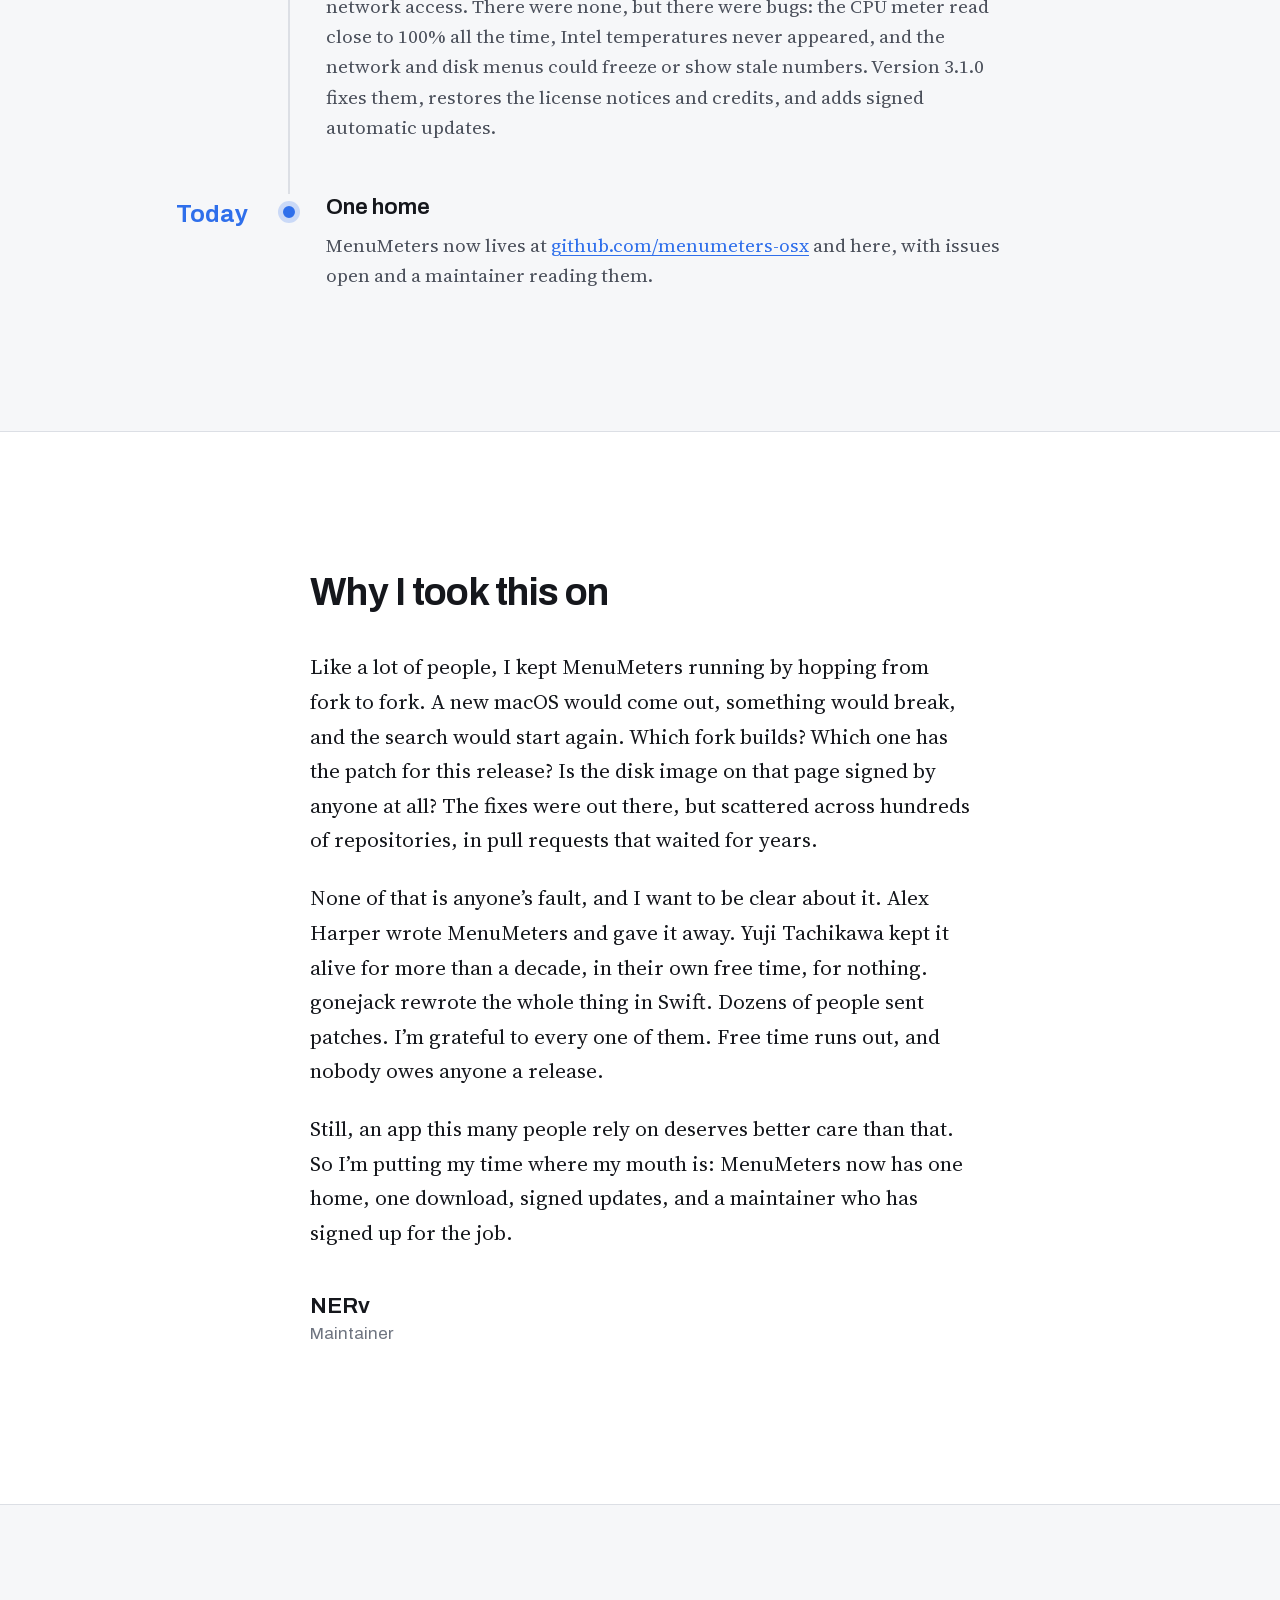
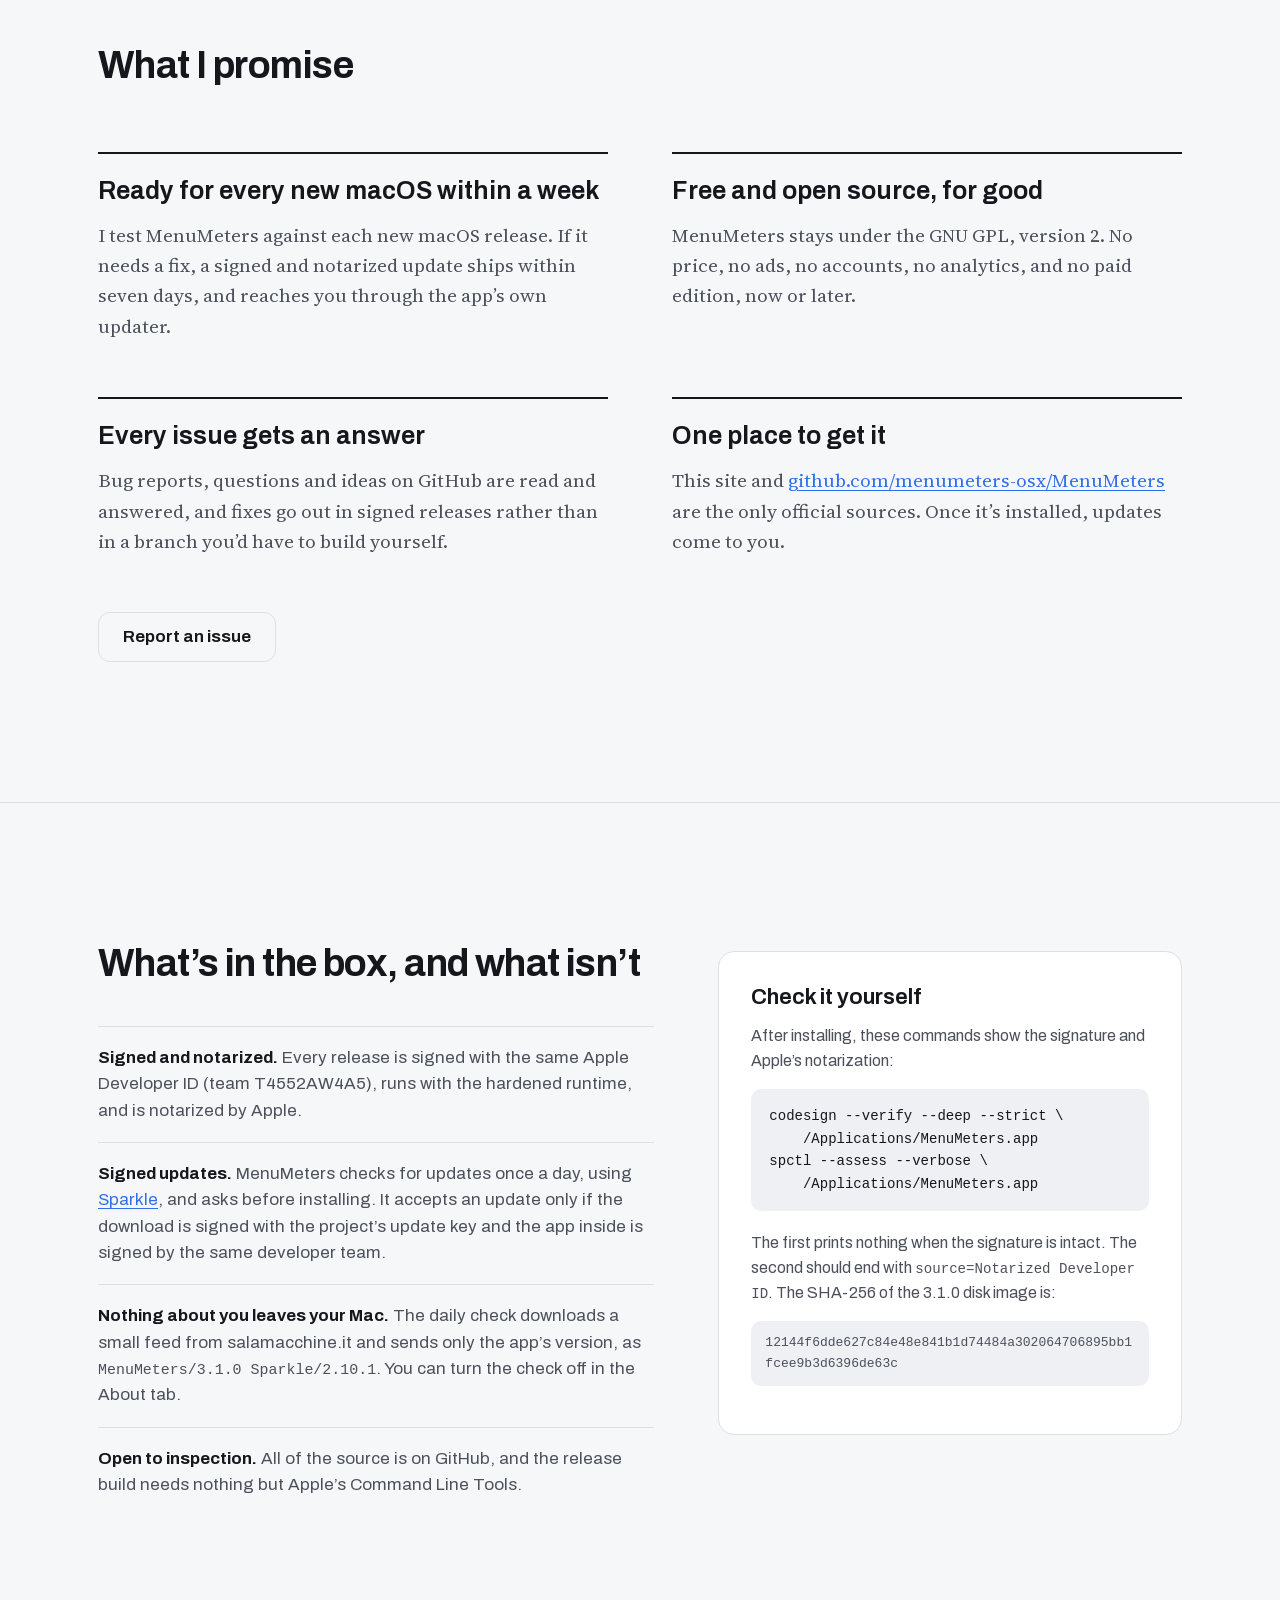
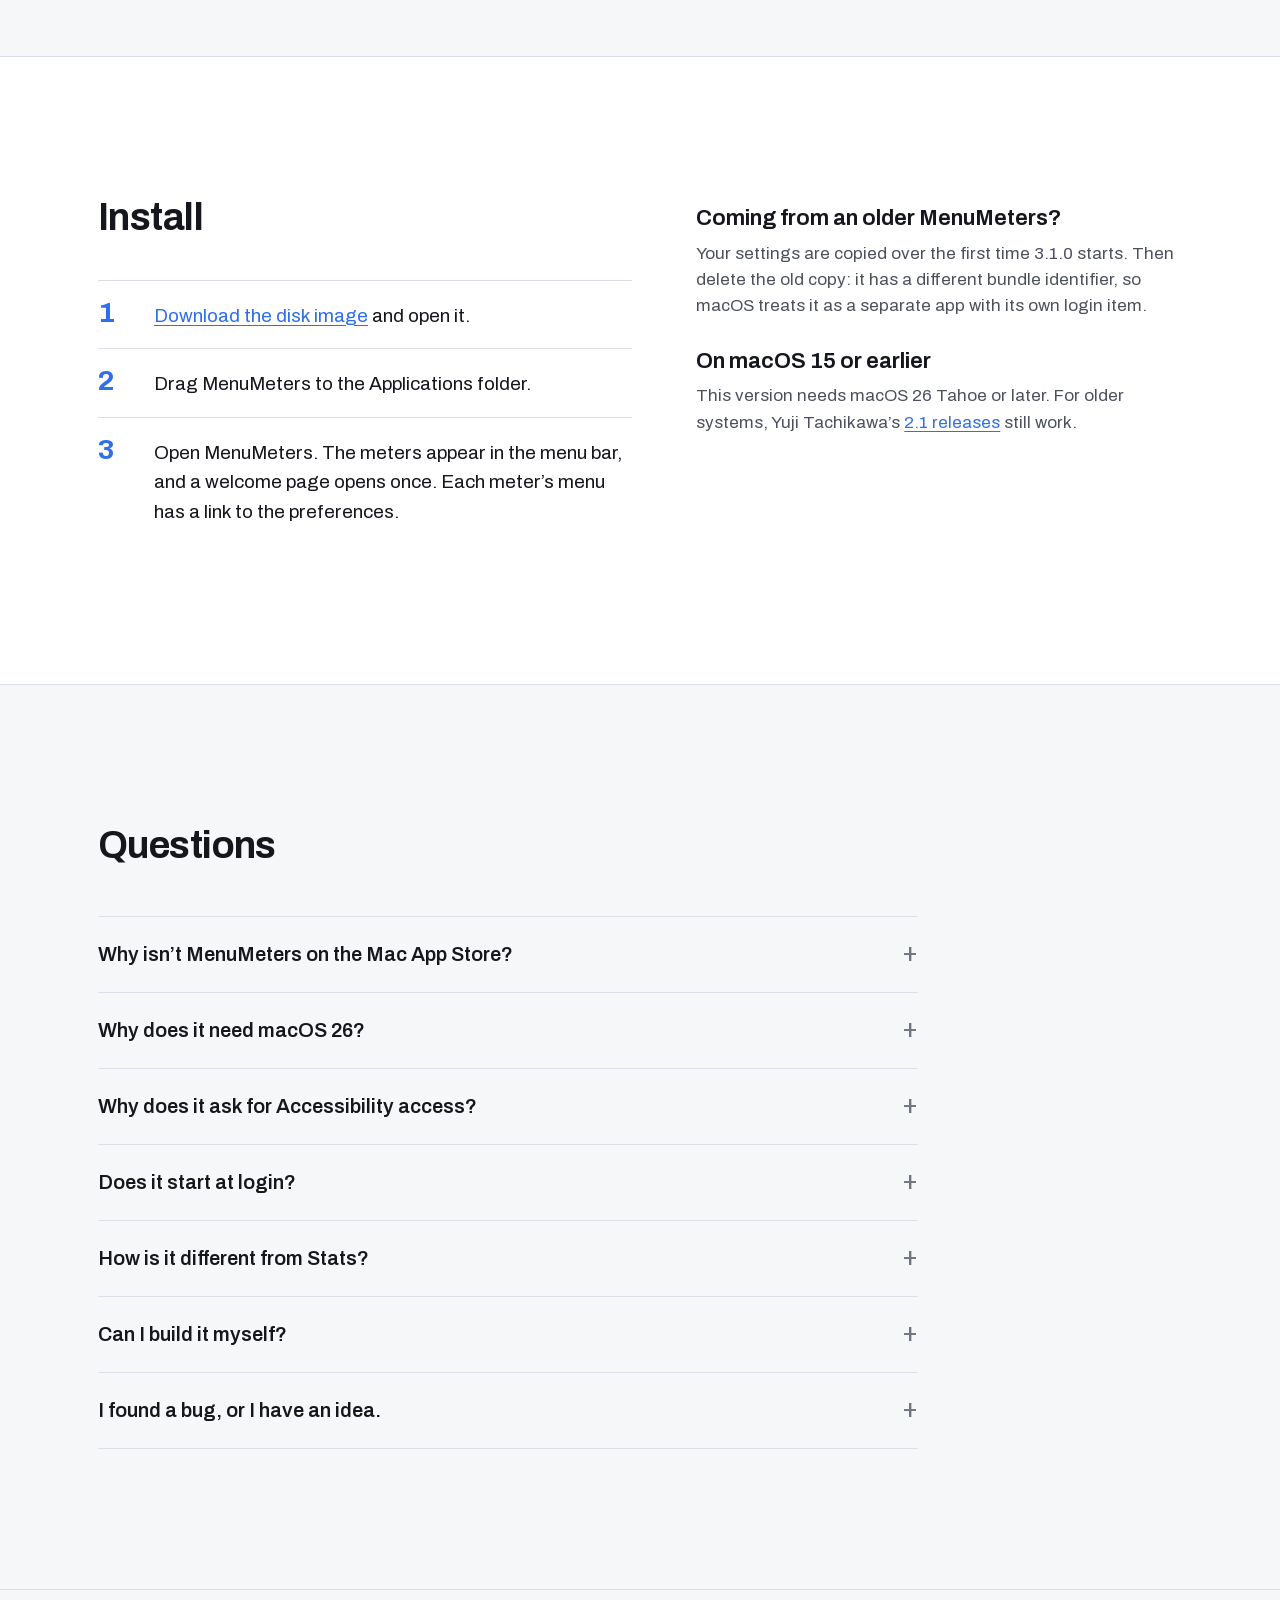
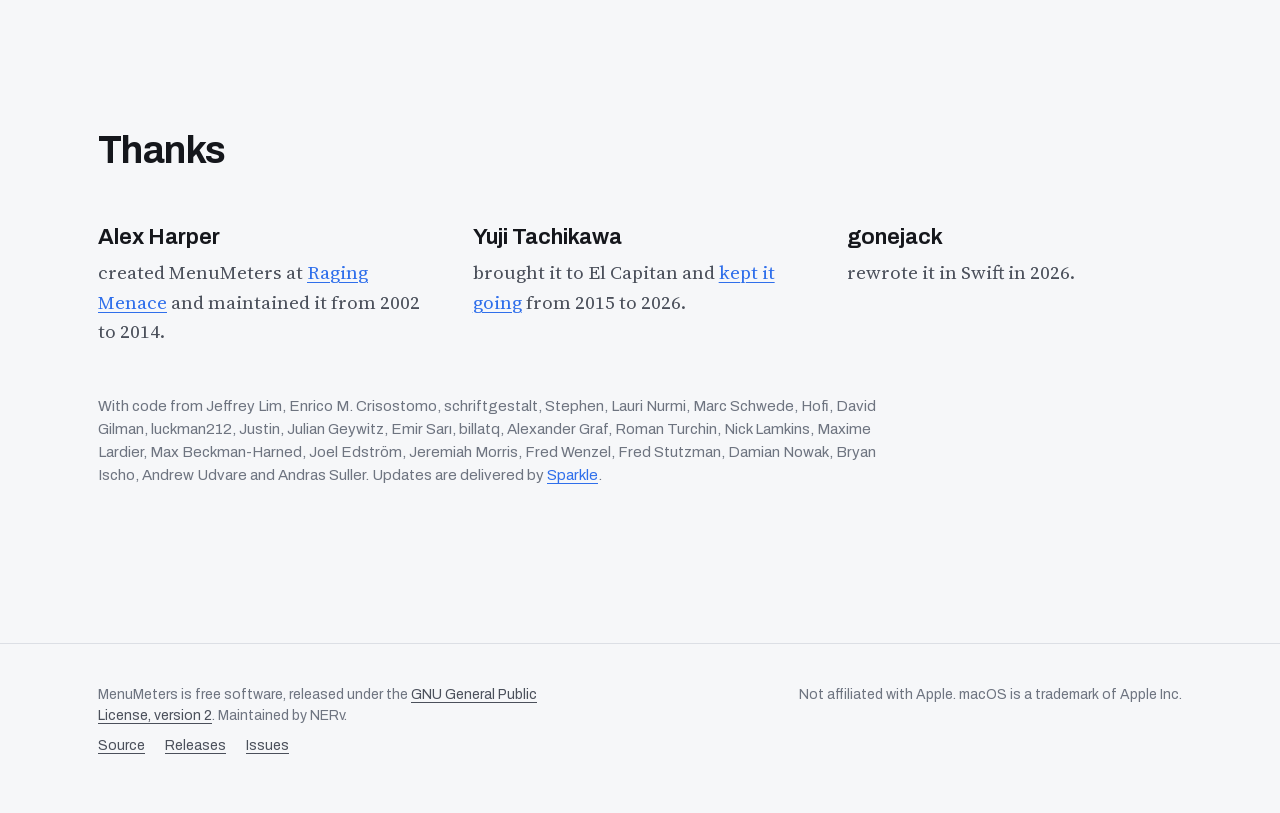
==== commit a6e66288: "Calmer headings, and sign as NERv Headings are set at the font's normal width, lighter and smaller. " ====
--- a/index.html
+++ b/index.html
@@ -33,7 +33,7 @@
   "author": [
     { "@type": "Person", "name": "Alex Harper" },
     { "@type": "Person", "name": "Yuji Tachikawa" },
-    { "@type": "Person", "name": "Luca Gibelli" }
+    { "@type": "Person", "name": "NERv" }
   ]
 }
 </script>
@@ -72,7 +72,7 @@
       <a class="button" href="https://github.com/menumeters-osx/MenuMeters/releases/latest/download/MenuMeters-latest.dmg">Download MenuMeters 3.1.0</a>
       <a class="button button-quiet" href="https://github.com/menumeters-osx/MenuMeters">Source on GitHub</a>
     </div>
-    <p class="fineprint">Free. For macOS 26 Tahoe and later, on Apple silicon and Intel Macs. A 2.7&nbsp;MB disk image, signed by Stardata s.r.l. and notarized by Apple. Using an older macOS? <a href="#older-macos">Here’s what to get.</a></p>
+    <p class="fineprint">Free. For macOS 26 Tahoe and later, on Apple silicon and Intel Macs. A 2.7&nbsp;MB disk image, signed with a Developer ID and notarized by Apple. Using an older macOS? <a href="#older-macos">Here’s what to get.</a></p>
   </div>
 
   <figure class="loupe">
@@ -239,7 +239,7 @@
       <p>Like a lot of people, I kept MenuMeters running by hopping from fork to fork. A new macOS would come out, something would break, and the search would start again. Which fork builds? Which one has the patch for this release? Is the disk image on that page signed by anyone at all? The fixes were out there, but scattered across hundreds of repositories, in pull requests that waited for years.</p>
       <p>None of that is anyone’s fault, and I want to be clear about it. Alex Harper wrote MenuMeters and gave it away. Yuji Tachikawa kept it alive for more than a decade, in their own free time, for nothing. gonejack rewrote the whole thing in Swift. Dozens of people sent patches. I’m grateful to every one of them. Free time runs out, and nobody owes anyone a release.</p>
       <p>Still, an app this many people rely on deserves better care than that. So I’m putting my time where my mouth is: MenuMeters now has one home, one download, signed updates, and a maintainer who has signed up for the job.</p>
-      <p class="signature"><a href="https://github.com/lgibelli">Luca Gibelli</a><br>Maintainer</p>
+      <p class="signature"><strong>NERv</strong><br>Maintainer</p>
     </div>
   </div>
 </section>
@@ -274,7 +274,7 @@
     <div>
       <h2 id="trust-title">What’s in the box, and what isn’t</h2>
       <ul class="facts">
-        <li><strong>Signed and notarized.</strong> Every release is signed with the Developer ID of Stardata s.r.l. (team T4552AW4A5), runs with the hardened runtime, and is notarized by Apple.</li>
+        <li><strong>Signed and notarized.</strong> Every release is signed with the same Apple Developer ID (team T4552AW4A5), runs with the hardened runtime, and is notarized by Apple.</li>
         <li><strong>Signed updates.</strong> MenuMeters checks for updates once a day, using <a href="https://sparkle-project.org">Sparkle</a>, and asks before installing. It accepts an update only if the download is signed with the project’s update key and the app inside is signed by the same developer team.</li>
         <li><strong>Nothing about you leaves your Mac.</strong> The daily check downloads a small feed from salamacchine.it and sends only the app’s version, as <code>MenuMeters/3.1.0 Sparkle/2.10.1</code>. You can turn the check off in the About tab.</li>
         <li><strong>Open to inspection.</strong> All of the source is on GitHub, and the release build needs nothing but Apple’s Command Line Tools.</li>
@@ -364,7 +364,7 @@
 
 <footer class="footer">
   <div class="wrap footer-grid">
-    <p>MenuMeters is free software, released under the <a href="https://github.com/menumeters-osx/MenuMeters/blob/main/LICENSE">GNU General Public License, version 2</a>. Maintained by <a href="https://github.com/lgibelli">Luca Gibelli</a>.</p>
+    <p>MenuMeters is free software, released under the <a href="https://github.com/menumeters-osx/MenuMeters/blob/main/LICENSE">GNU General Public License, version 2</a>. Maintained by NERv.</p>
     <p>Not affiliated with Apple. macOS is a trademark of Apple Inc.</p>
     <nav class="footer-links" aria-label="Project">
       <a href="https://github.com/menumeters-osx/MenuMeters">Source</a>
--- a/assets/css/site.css
+++ b/assets/css/site.css
@@ -133,17 +133,15 @@
 }
 
 h2 {
-  font-size: clamp(30px, 4.2vw, 46px);
-  font-stretch: 118%;
-  font-weight: 750;
-  line-height: 1.06;
+  font-size: clamp(28px, 3.4vw, 38px);
+  font-weight: 680;
+  line-height: 1.12;
   letter-spacing: -0.015em;
 }
 
 h3 {
   font-size: 22px;
-  font-stretch: 108%;
-  font-weight: 680;
+  font-weight: 640;
   line-height: 1.25;
 }
 
@@ -229,12 +227,11 @@
 }
 
 .hero h1 {
-  font-size: clamp(46px, 8.4vw, 112px);
-  font-stretch: 125%;
-  font-weight: 820;
-  line-height: 0.94;
-  letter-spacing: -0.03em;
-  max-width: 11em;
+  font-size: clamp(40px, 6vw, 76px);
+  font-weight: 700;
+  line-height: 1.02;
+  letter-spacing: -0.025em;
+  max-width: 12em;
 }
 
 .lead {
@@ -326,7 +323,7 @@
   border-top: 1px solid var(--rule);
   padding-top: 28px;
 }
-.meter h3 { font-size: 28px; font-stretch: 120%; font-weight: 760; }
+.meter h3 { font-size: 26px; font-weight: 680; }
 .meter > p { margin: 12px 0 28px; color: var(--ink-2); max-width: 32em; }
 
 .variants {
@@ -426,9 +423,8 @@
 .timeline .when {
   margin: 0;
   padding-top: 2px;
-  font-size: 26px;
-  font-stretch: 125%;
-  font-weight: 760;
+  font-size: 24px;
+  font-weight: 680;
   color: var(--ink-3);
   font-variant-numeric: tabular-nums;
   text-align: right;
@@ -497,14 +493,11 @@
   line-height: 1.4;
   color: var(--ink-3);
 }
-.letter-body .signature a {
+.letter-body .signature strong {
   font-size: 22px;
-  font-weight: 680;
-  font-stretch: 110%;
+  font-weight: 650;
   color: var(--ink);
-  text-decoration: none;
-}
-.letter-body .signature a:hover { text-decoration: underline; }
+}
 
 /* The promise */
 
@@ -518,9 +511,8 @@
 
 .promises > div { border-top: 2px solid var(--ink); padding-top: 22px; }
 .promises dt {
-  font-size: clamp(22px, 2.4vw, 27px);
-  font-stretch: 115%;
-  font-weight: 740;
+  font-size: clamp(21px, 2.2vw, 25px);
+  font-weight: 660;
   line-height: 1.2;
   text-wrap: balance;
 }
@@ -615,9 +607,8 @@
 }
 .steps li::before {
   content: counter(step);
-  font-size: 30px;
-  font-stretch: 125%;
-  font-weight: 780;
+  font-size: 28px;
+  font-weight: 700;
   color: var(--blue);
   line-height: 1;
 }
@@ -643,8 +634,7 @@
   gap: 24px;
   padding: 22px 0;
   font-size: 20px;
-  font-stretch: 106%;
-  font-weight: 620;
+  font-weight: 580;
 }
 .faq summary::-webkit-details-marker { display: none; }
 .faq summary::after {
@@ -689,8 +679,7 @@
   margin-bottom: 4px;
   font-family: var(--sans);
   font-size: 22px;
-  font-stretch: 112%;
-  font-weight: 720;
+  font-weight: 650;
   color: var(--ink);
 }
 
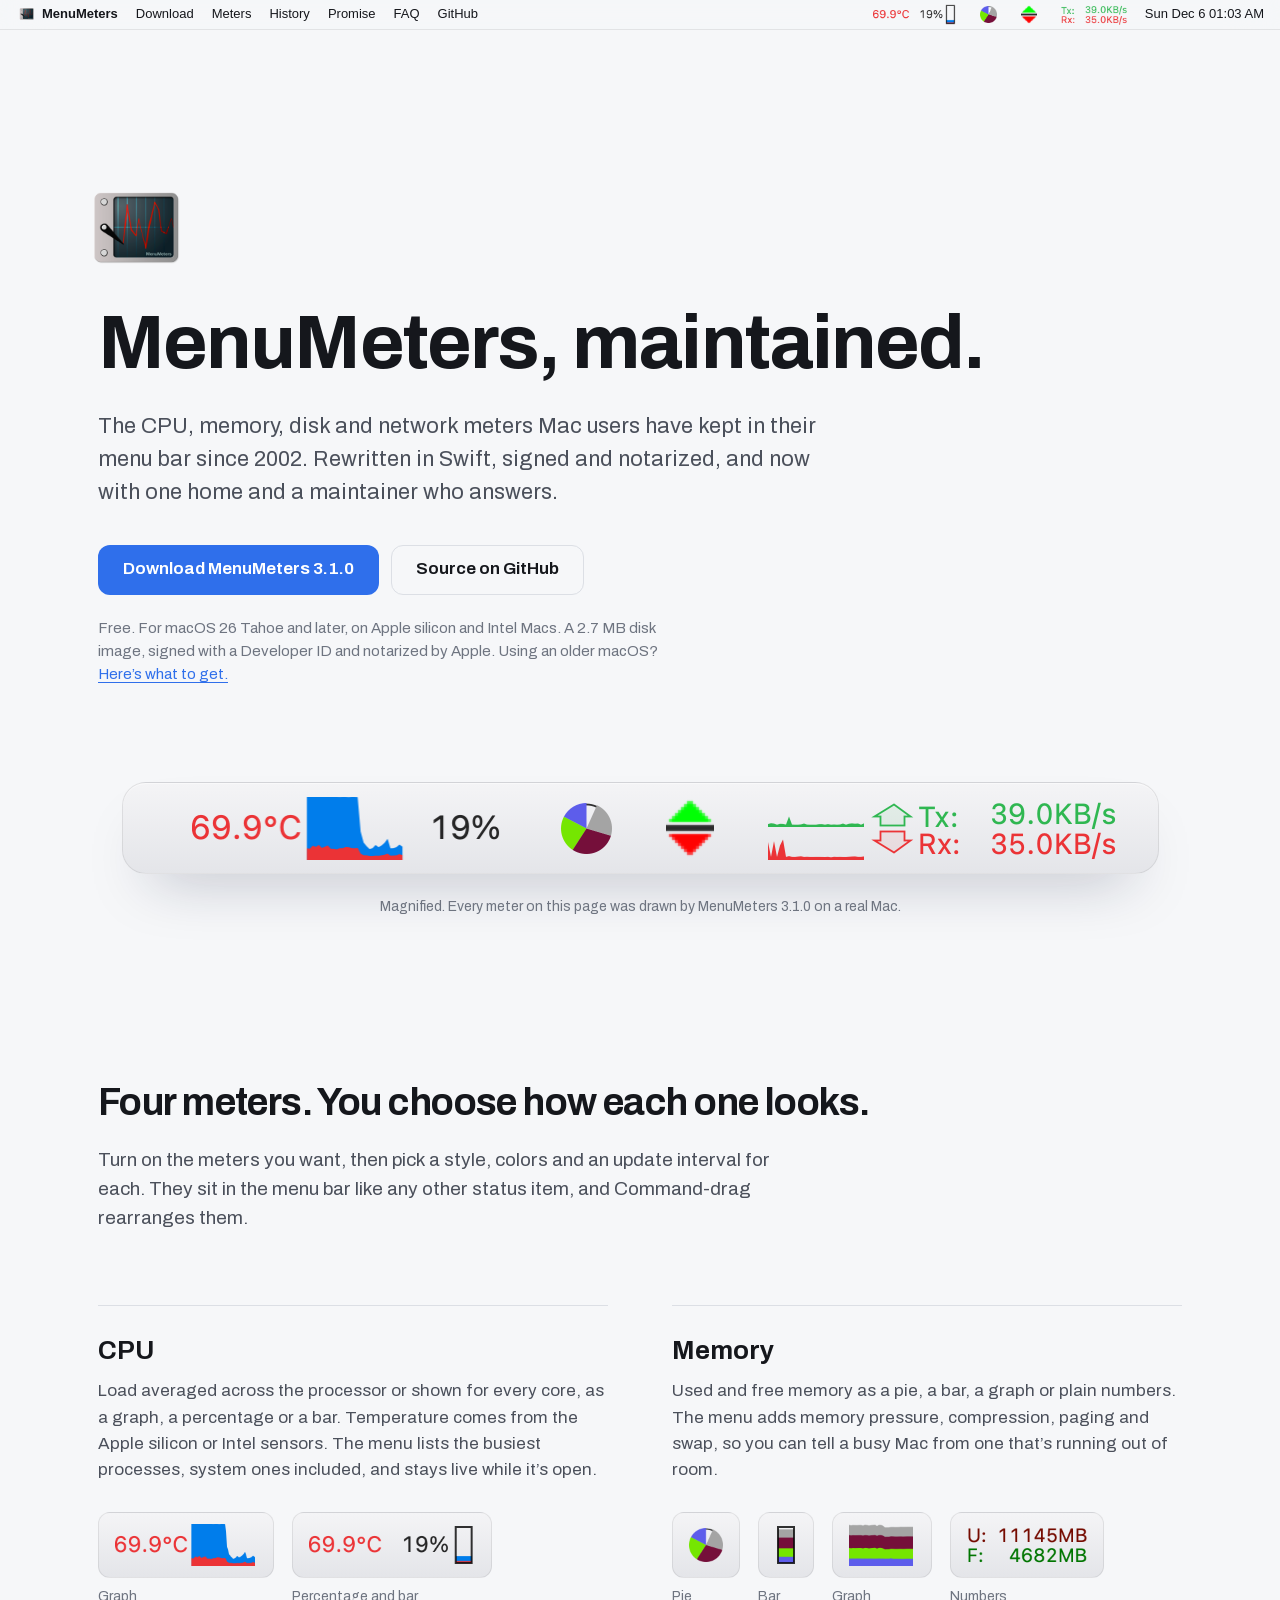
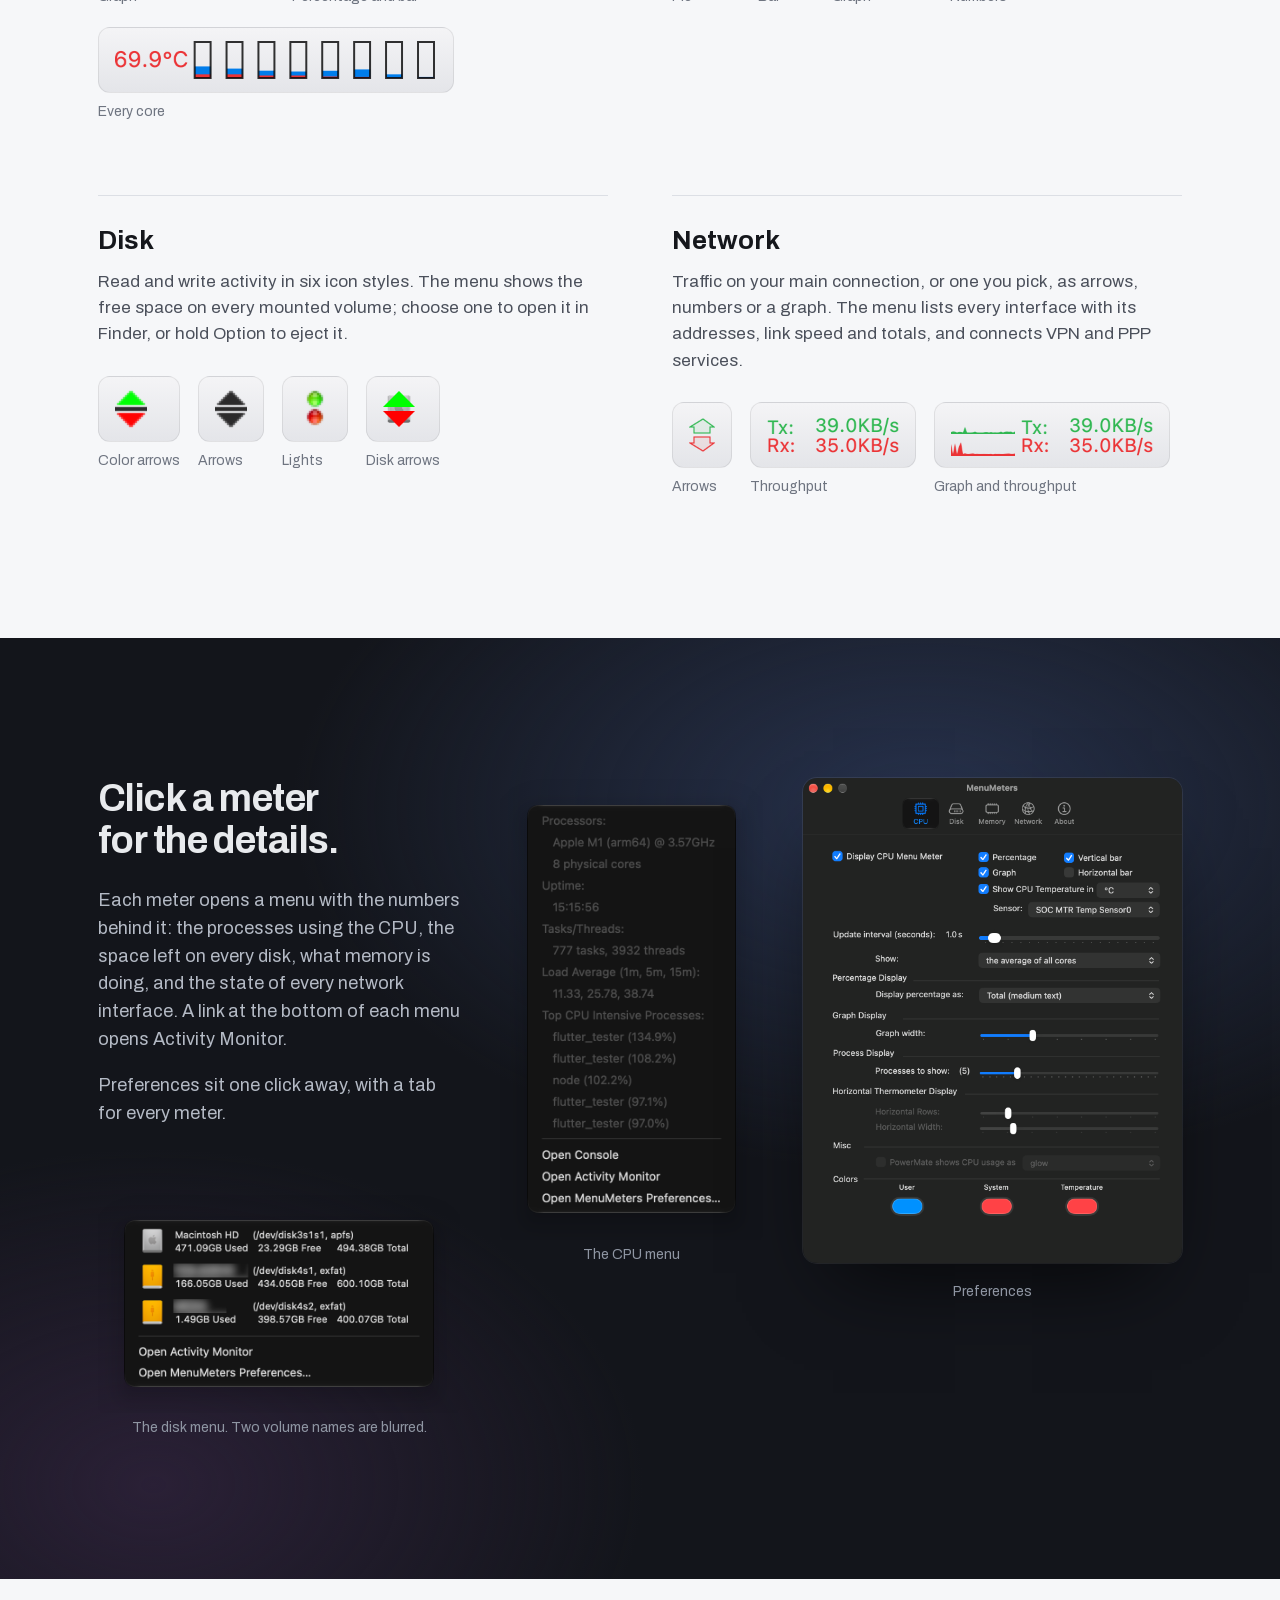
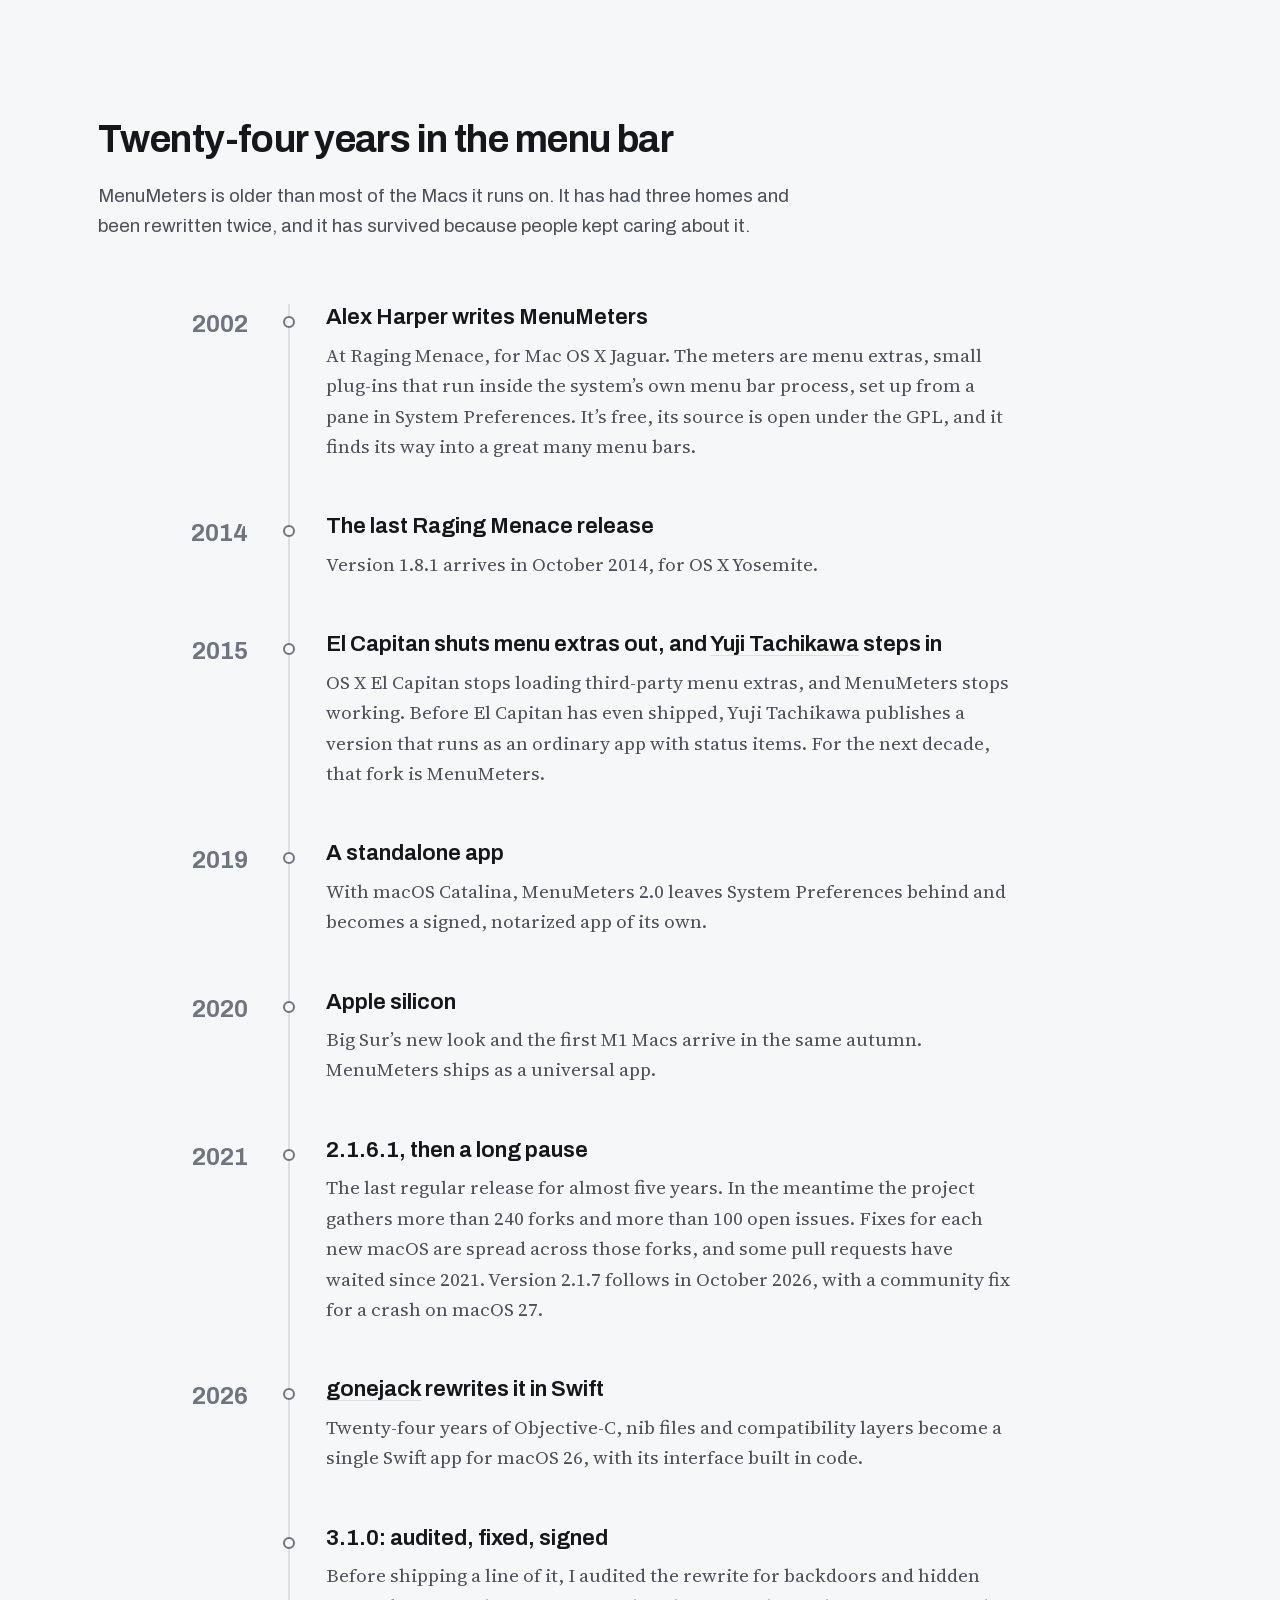
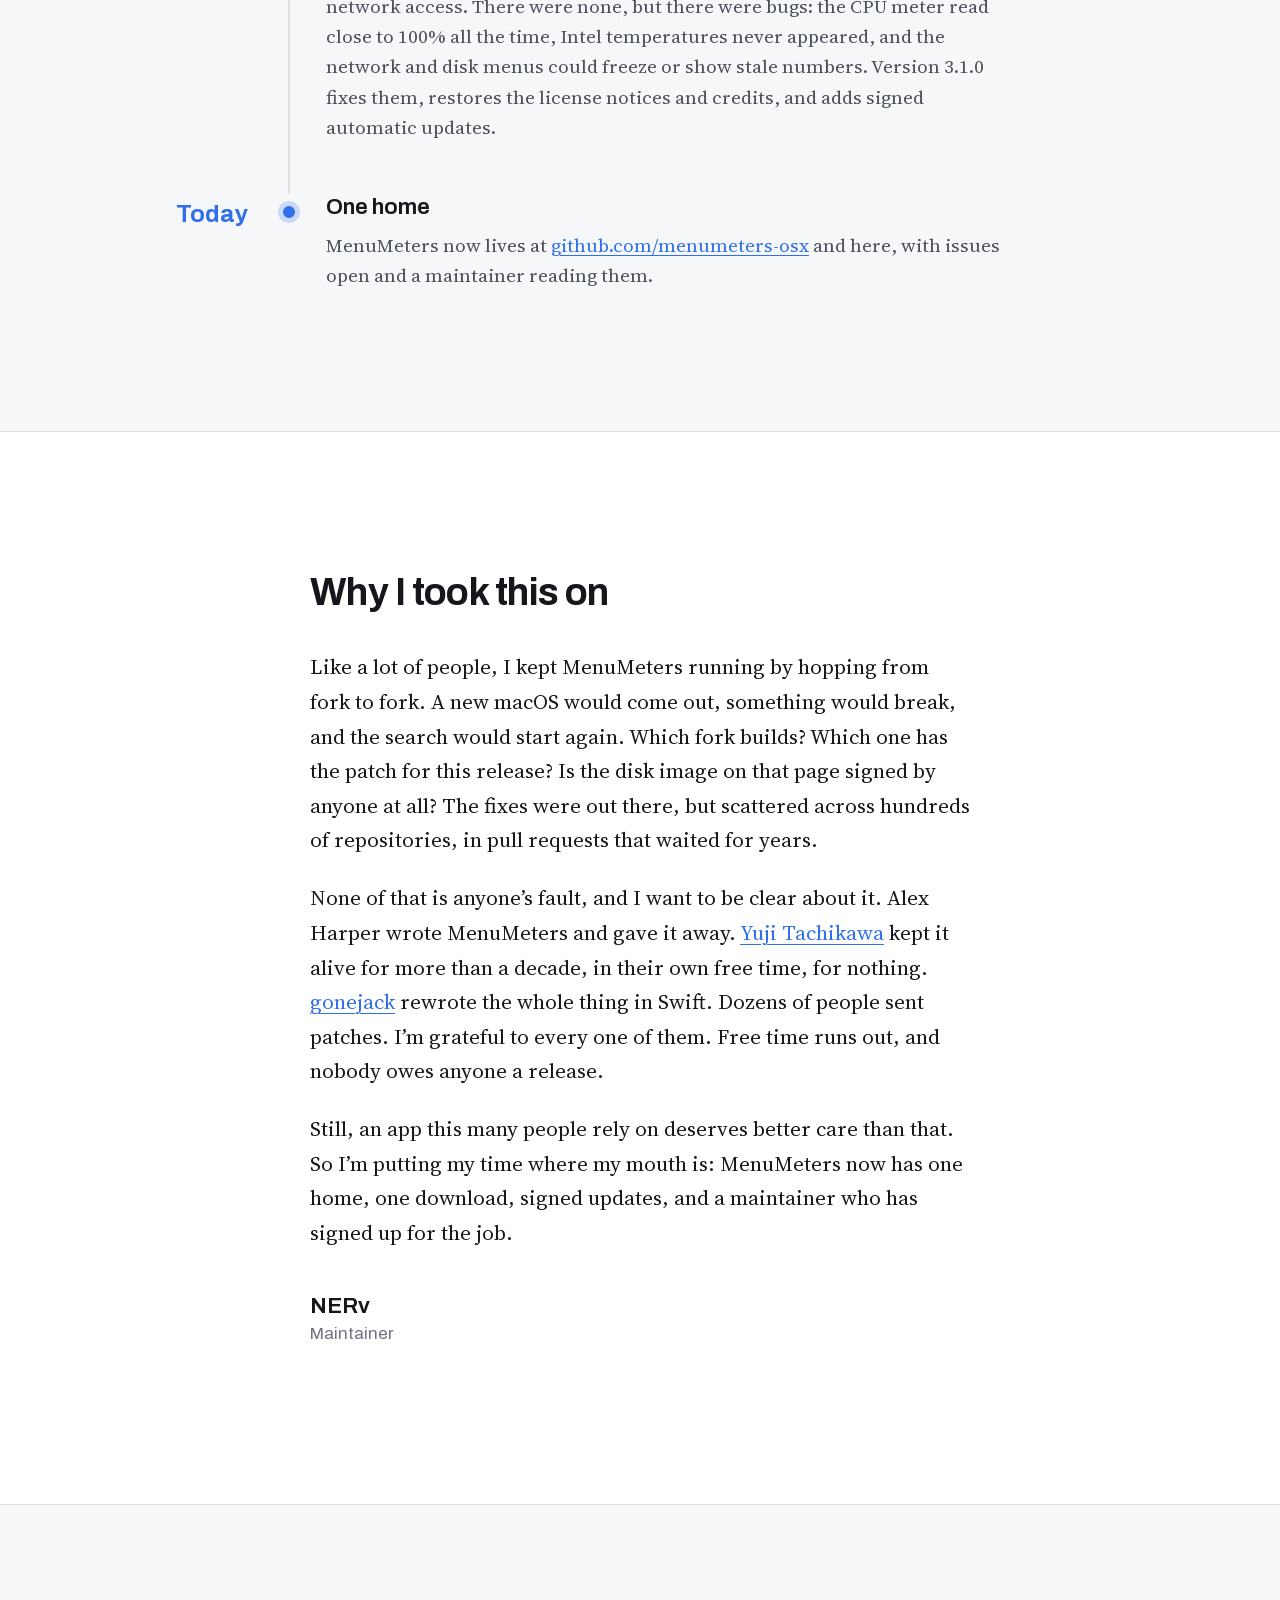
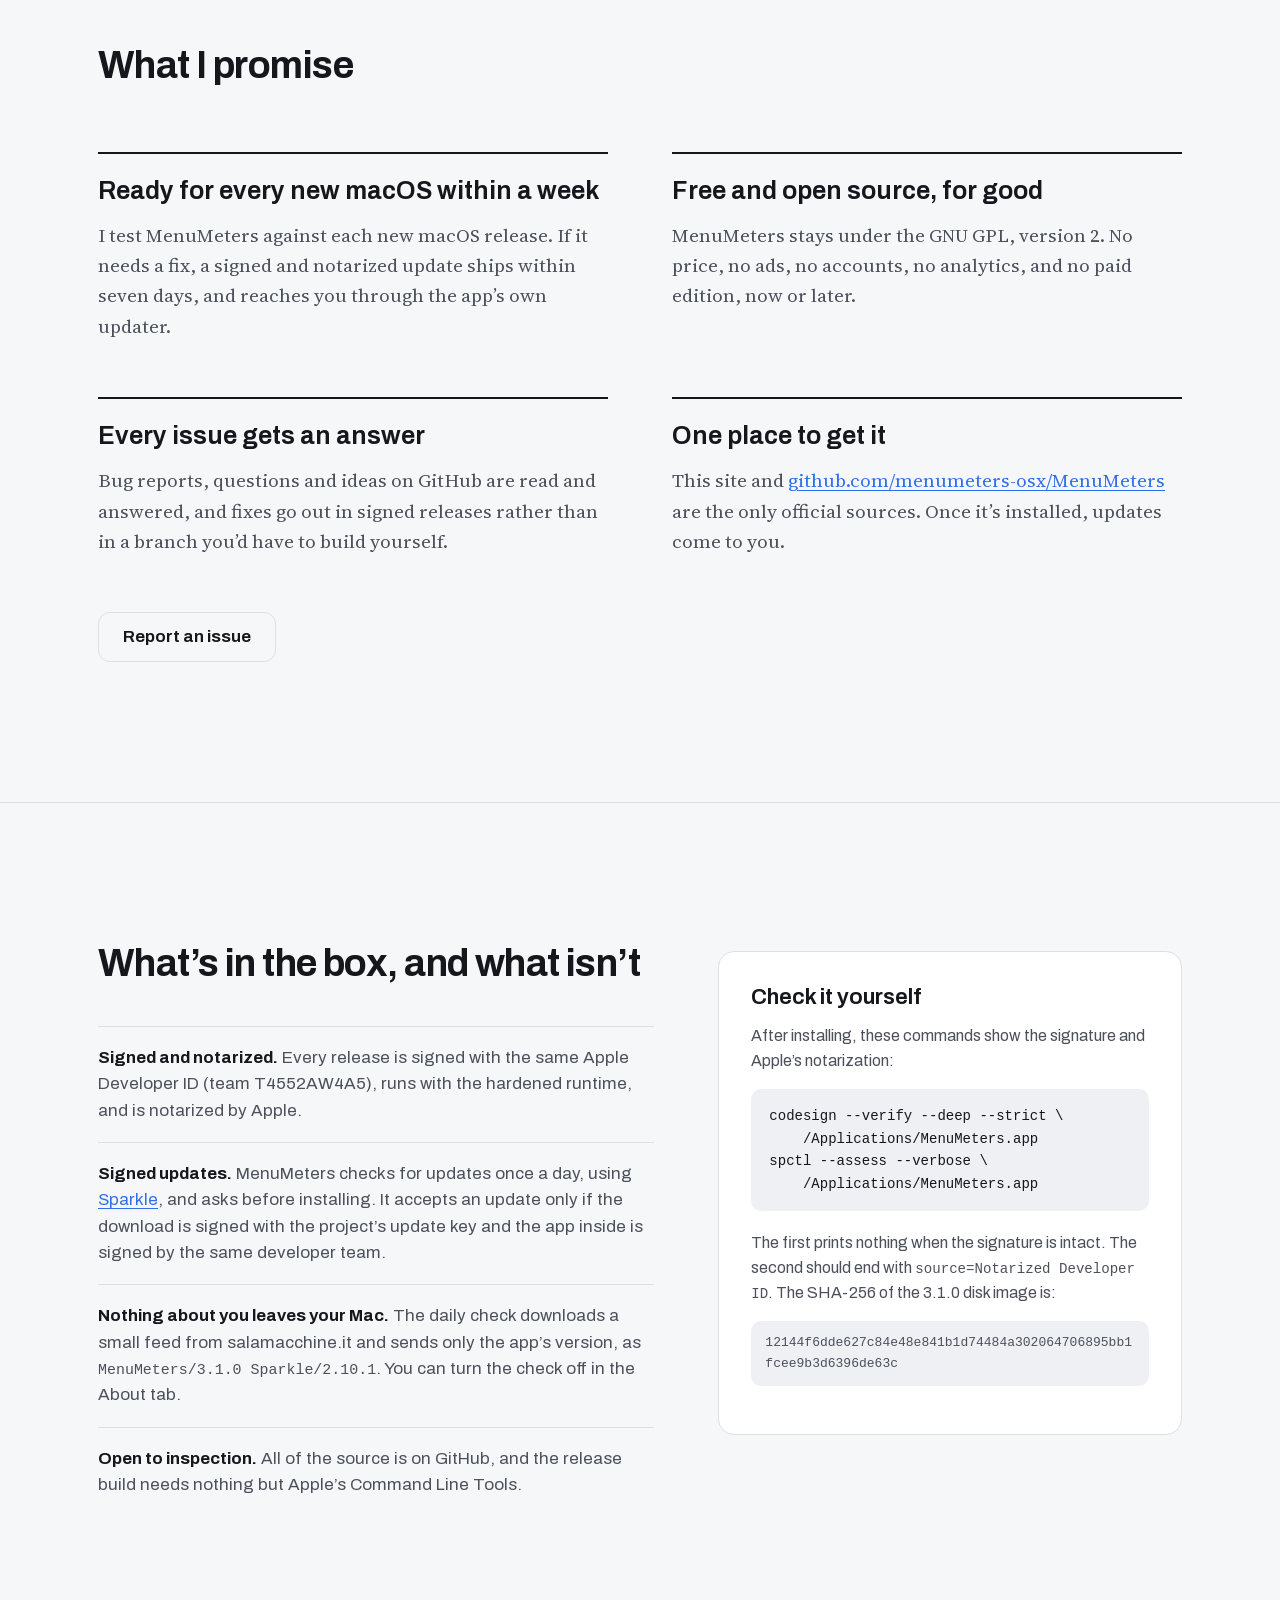
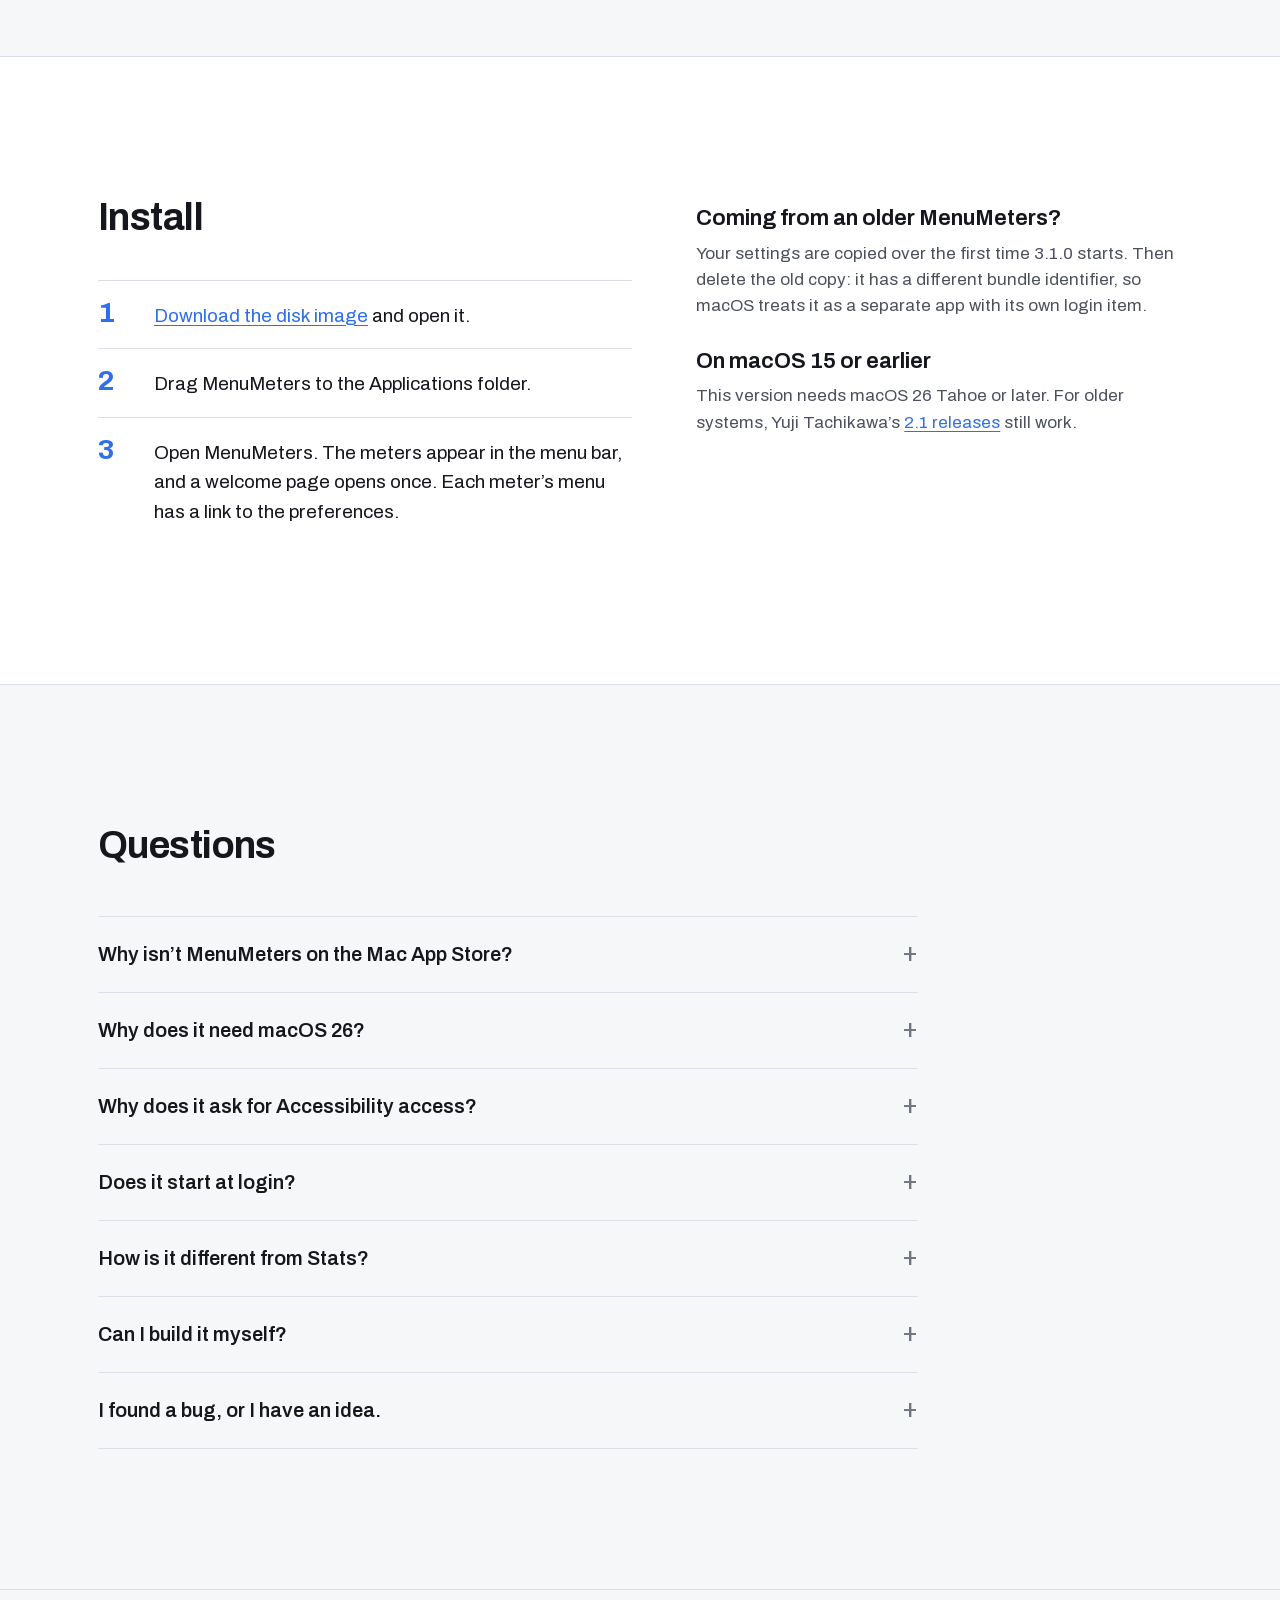
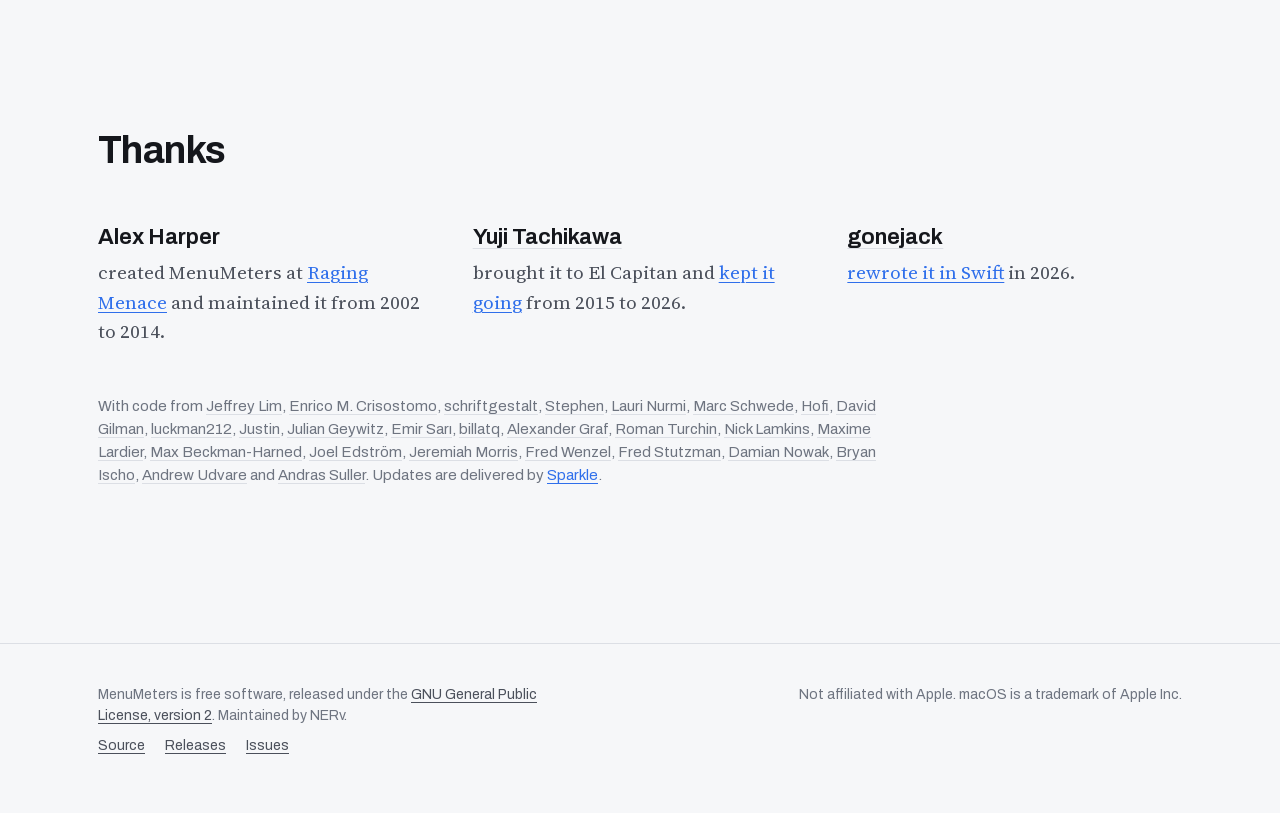
==== commit 23fc5416: "Link the people named on the page to their GitHub profiles Each login comes from the account GitHub " ====
--- a/index.html
+++ b/index.html
@@ -182,7 +182,7 @@
       <li>
         <p class="when"><time datetime="2015-07-31">2015</time></p>
         <div class="what">
-          <h3>El Capitan shuts menu extras out, and Yuji Tachikawa steps in</h3>
+          <h3>El Capitan shuts menu extras out, and <a href="https://github.com/yujitach">Yuji Tachikawa</a> steps in</h3>
           <p>OS X El Capitan stops loading third-party menu extras, and MenuMeters stops working. Before El Capitan has even shipped, Yuji Tachikawa publishes a version that runs as an ordinary app with status items. For the next decade, that fork is MenuMeters.</p>
         </div>
       </li>
@@ -210,7 +210,7 @@
       <li>
         <p class="when"><time datetime="2026-10-28">2026</time></p>
         <div class="what">
-          <h3>gonejack rewrites it in Swift</h3>
+          <h3><a href="https://github.com/gonejack">gonejack</a> rewrites it in Swift</h3>
           <p>Twenty-four years of Objective-C, nib files and compatibility layers become a single Swift app for macOS 26, with its interface built in code.</p>
         </div>
       </li>
@@ -237,7 +237,7 @@
     <div class="letter-body">
       <h2 id="letter-title">Why I took this on</h2>
       <p>Like a lot of people, I kept MenuMeters running by hopping from fork to fork. A new macOS would come out, something would break, and the search would start again. Which fork builds? Which one has the patch for this release? Is the disk image on that page signed by anyone at all? The fixes were out there, but scattered across hundreds of repositories, in pull requests that waited for years.</p>
-      <p>None of that is anyone’s fault, and I want to be clear about it. Alex Harper wrote MenuMeters and gave it away. Yuji Tachikawa kept it alive for more than a decade, in their own free time, for nothing. gonejack rewrote the whole thing in Swift. Dozens of people sent patches. I’m grateful to every one of them. Free time runs out, and nobody owes anyone a release.</p>
+      <p>None of that is anyone’s fault, and I want to be clear about it. Alex Harper wrote MenuMeters and gave it away. <a href="https://github.com/yujitach">Yuji Tachikawa</a> kept it alive for more than a decade, in their own free time, for nothing. <a href="https://github.com/gonejack">gonejack</a> rewrote the whole thing in Swift. Dozens of people sent patches. I’m grateful to every one of them. Free time runs out, and nobody owes anyone a release.</p>
       <p>Still, an app this many people rely on deserves better care than that. So I’m putting my time where my mouth is: MenuMeters now has one home, one download, signed updates, and a maintainer who has signed up for the job.</p>
       <p class="signature"><strong>NERv</strong><br>Maintainer</p>
     </div>
@@ -353,10 +353,10 @@
     <h2 id="credits-title">Thanks</h2>
     <div class="credits-grid">
       <p><strong>Alex Harper</strong> created MenuMeters at <a href="https://www.ragingmenace.com/software/menumeters/">Raging Menace</a> and maintained it from 2002 to 2014.</p>
-      <p><strong>Yuji Tachikawa</strong> brought it to El Capitan and <a href="https://github.com/yujitach/MenuMeters">kept it going</a> from 2015 to 2026.</p>
-      <p><strong>gonejack</strong> rewrote it in Swift in 2026.</p>
-    </div>
-    <p class="contributors">With code from Jeffrey Lim, Enrico M. Crisostomo, schriftgestalt, Stephen, Lauri Nurmi, Marc Schwede, Hofi, David Gilman, luckman212, Justin, Julian Geywitz, Emir Sarı, billatq, Alexander Graf, Roman Turchin, Nick Lamkins, Maxime Lardier, Max Beckman-Harned, Joel Edström, Jeremiah Morris, Fred Wenzel, Fred Stutzman, Damian Nowak, Bryan Ischo, Andrew Udvare and Andras Suller. Updates are delivered by <a href="https://sparkle-project.org">Sparkle</a>.</p>
+      <p><strong><a href="https://github.com/yujitach">Yuji Tachikawa</a></strong> brought it to El Capitan and <a href="https://github.com/yujitach/MenuMeters">kept it going</a> from 2015 to 2026.</p>
+      <p><strong><a href="https://github.com/gonejack">gonejack</a></strong> <a href="https://github.com/gonejack/MenuMeters">rewrote it in Swift</a> in 2026.</p>
+    </div>
+    <p class="contributors">With code from <a href="https://github.com/jthlim">Jeffrey Lim</a>, <a href="https://github.com/emcrisostomo">Enrico M. Crisostomo</a>, <a href="https://github.com/schriftgestalt">schriftgestalt</a>, <a href="https://github.com/stephengroat">Stephen</a>, <a href="https://github.com/lanurmi">Lauri Nurmi</a>, <a href="https://github.com/schwedenmut">Marc Schwede</a>, <a href="https://github.com/HofiOne">Hofi</a>, <a href="https://github.com/dgilman">David Gilman</a>, <a href="https://github.com/luckman212">luckman212</a>, <a href="https://github.com/cattyhouse">Justin</a>, <a href="https://github.com/geigi">Julian Geywitz</a>, <a href="https://github.com/bitigchi">Emir Sarı</a>, <a href="https://github.com/billatq">billatq</a>, <a href="https://github.com/agraf">Alexander Graf</a>, <a href="https://github.com/ololoken">Roman Turchin</a>, <a href="https://github.com/humanthrope">Nick Lamkins</a>, <a href="https://github.com/mlardier">Maxime Lardier</a>, <a href="https://github.com/macmaxbh">Max Beckman-Harned</a>, <a href="https://github.com/joeledstrom">Joel Edström</a>, <a href="https://github.com/Hopper262">Jeremiah Morris</a>, <a href="https://github.com/fwenzel">Fred Wenzel</a>, <a href="https://github.com/fstutzman">Fred Stutzman</a>, <a href="https://github.com/Nowaker">Damian Nowak</a>, <a href="https://github.com/bji">Bryan Ischo</a>, <a href="https://github.com/Tatsh">Andrew Udvare</a> and <a href="https://github.com/sullerandras">Andras Suller</a>. Updates are delivered by <a href="https://sparkle-project.org">Sparkle</a>.</p>
   </div>
 </section>
 
--- a/assets/css/site.css
+++ b/assets/css/site.css
@@ -689,6 +689,14 @@
   font-size: 15px;
   color: var(--ink-3);
 }
+.contributors a:not([href^="https://sparkle"]) { color: inherit; text-decoration-color: var(--rule); }
+.contributors a:hover { color: var(--ink); text-decoration-color: currentColor; }
+
+/* Names in headings link to their profiles without turning blue. */
+.timeline h3 a,
+.credits-grid strong a { color: inherit; text-decoration-color: var(--rule); }
+.timeline h3 a:hover,
+.credits-grid strong a:hover { text-decoration-color: currentColor; }
 
 /* Footer */
 
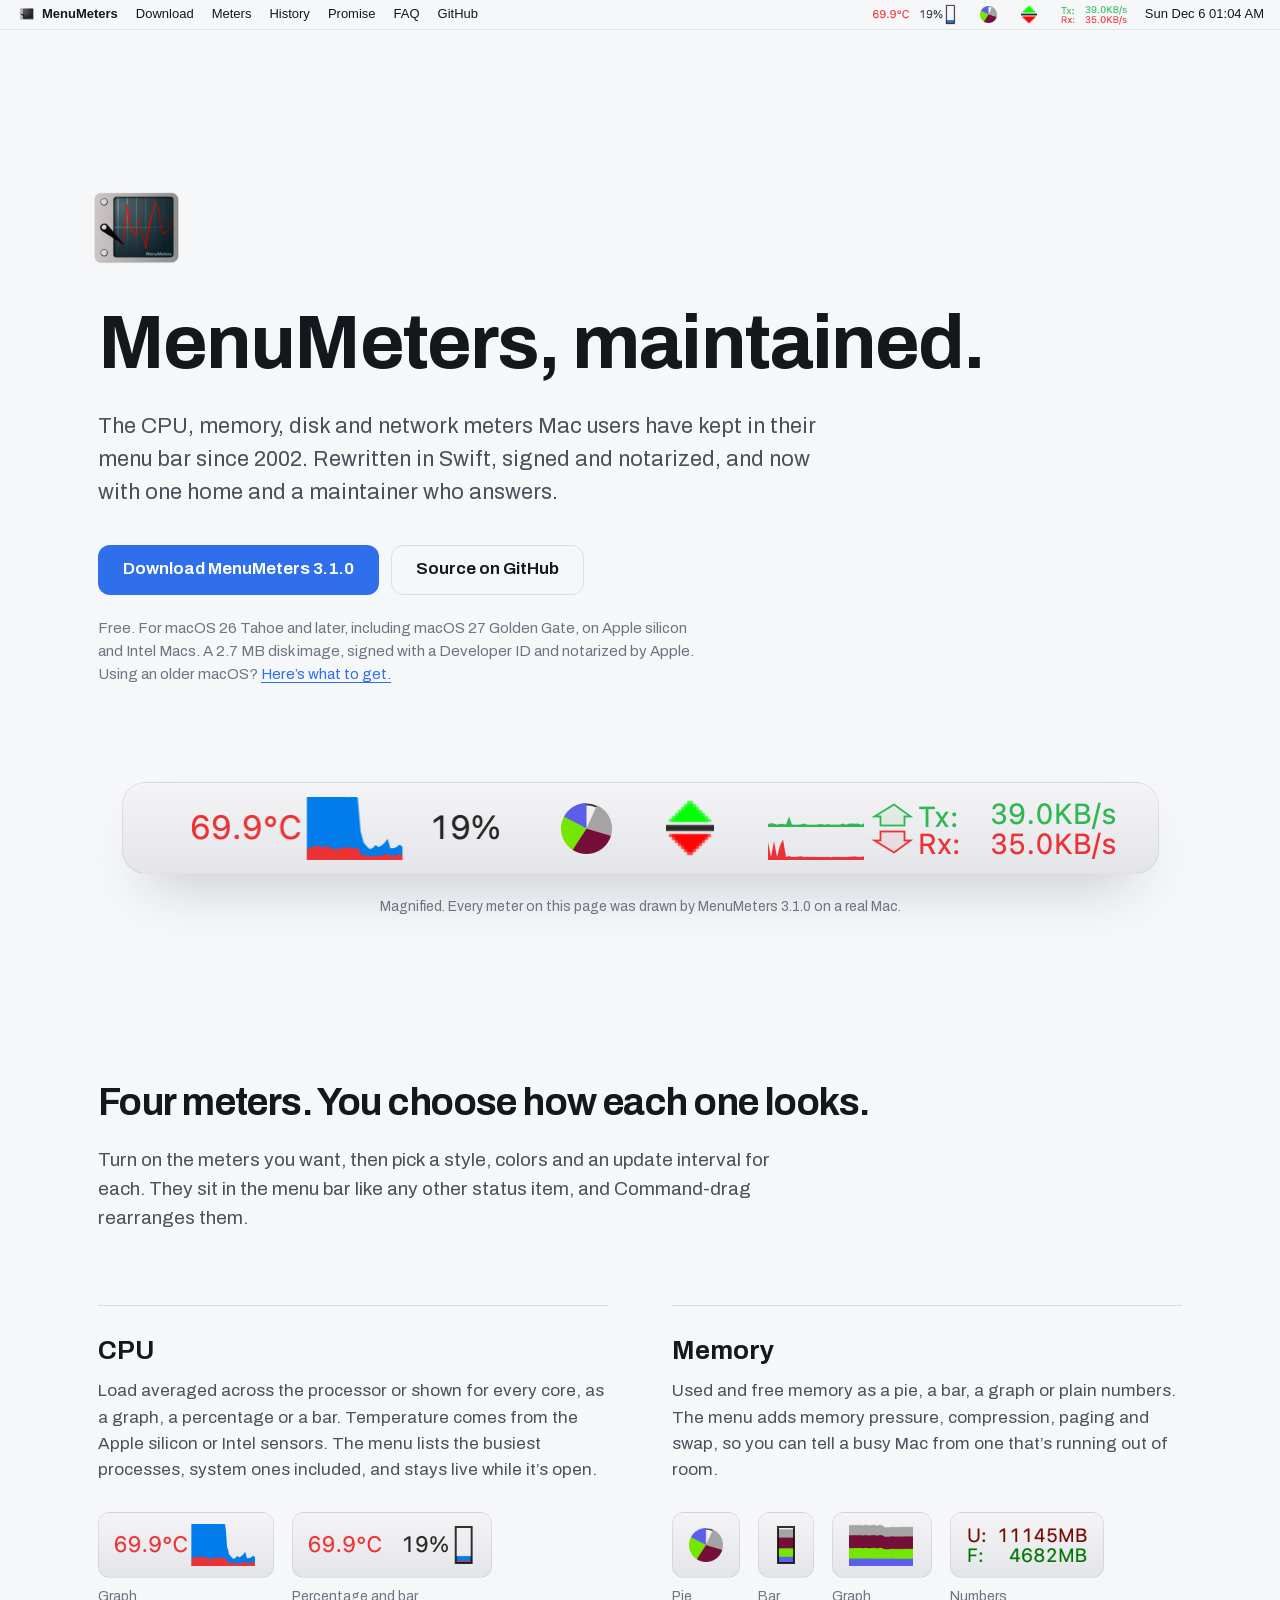
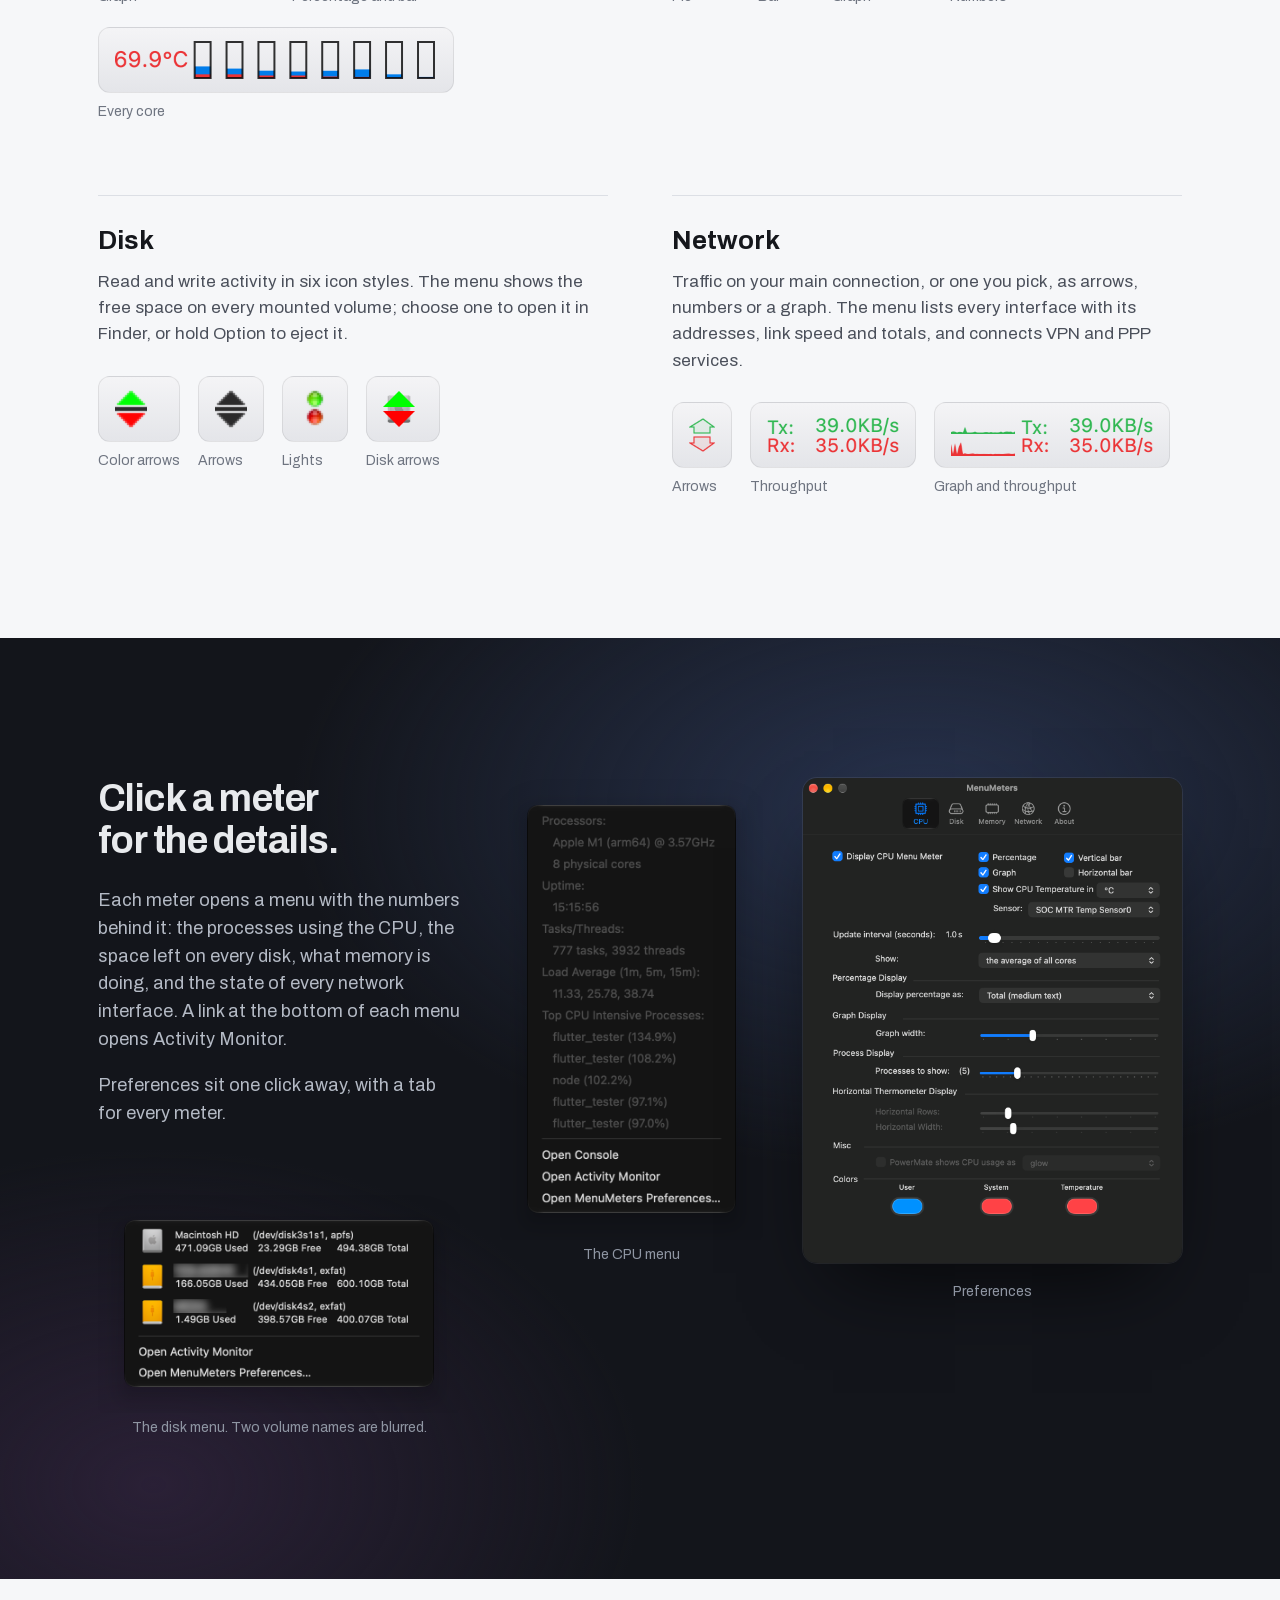
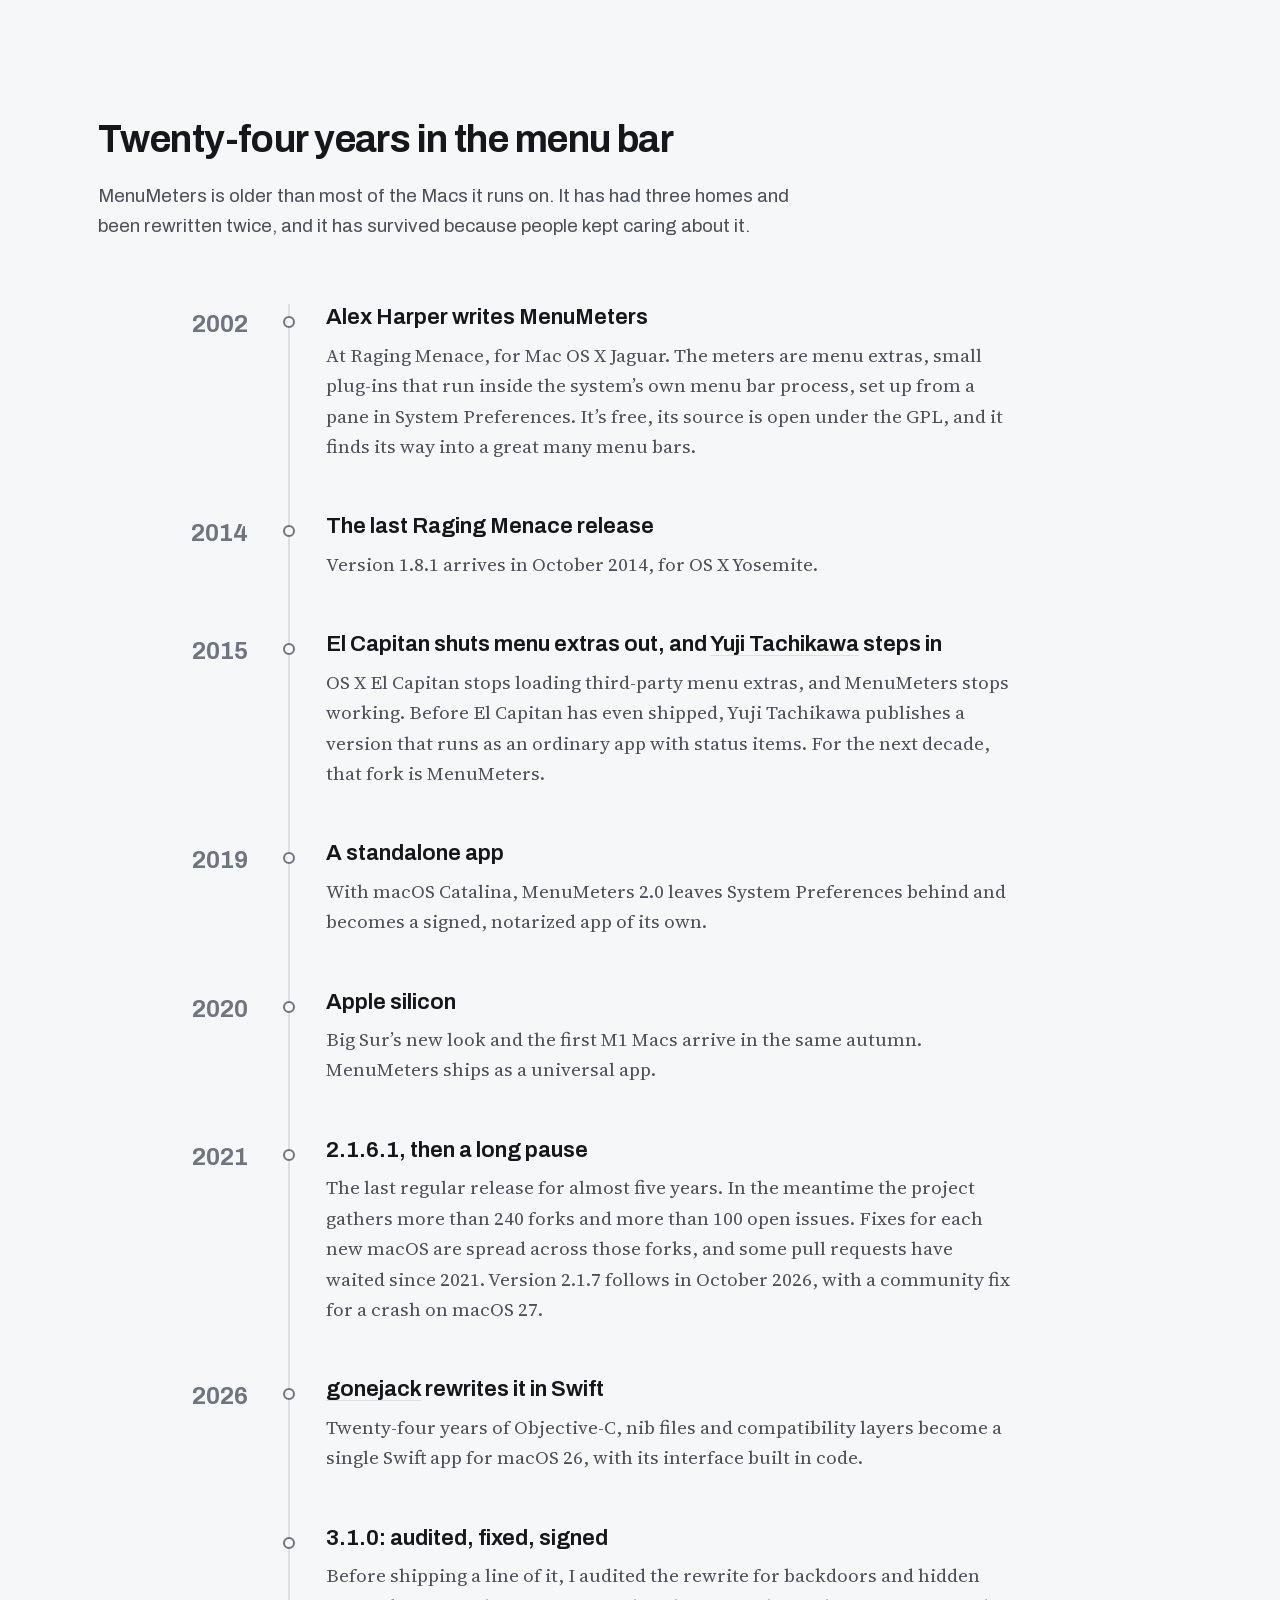
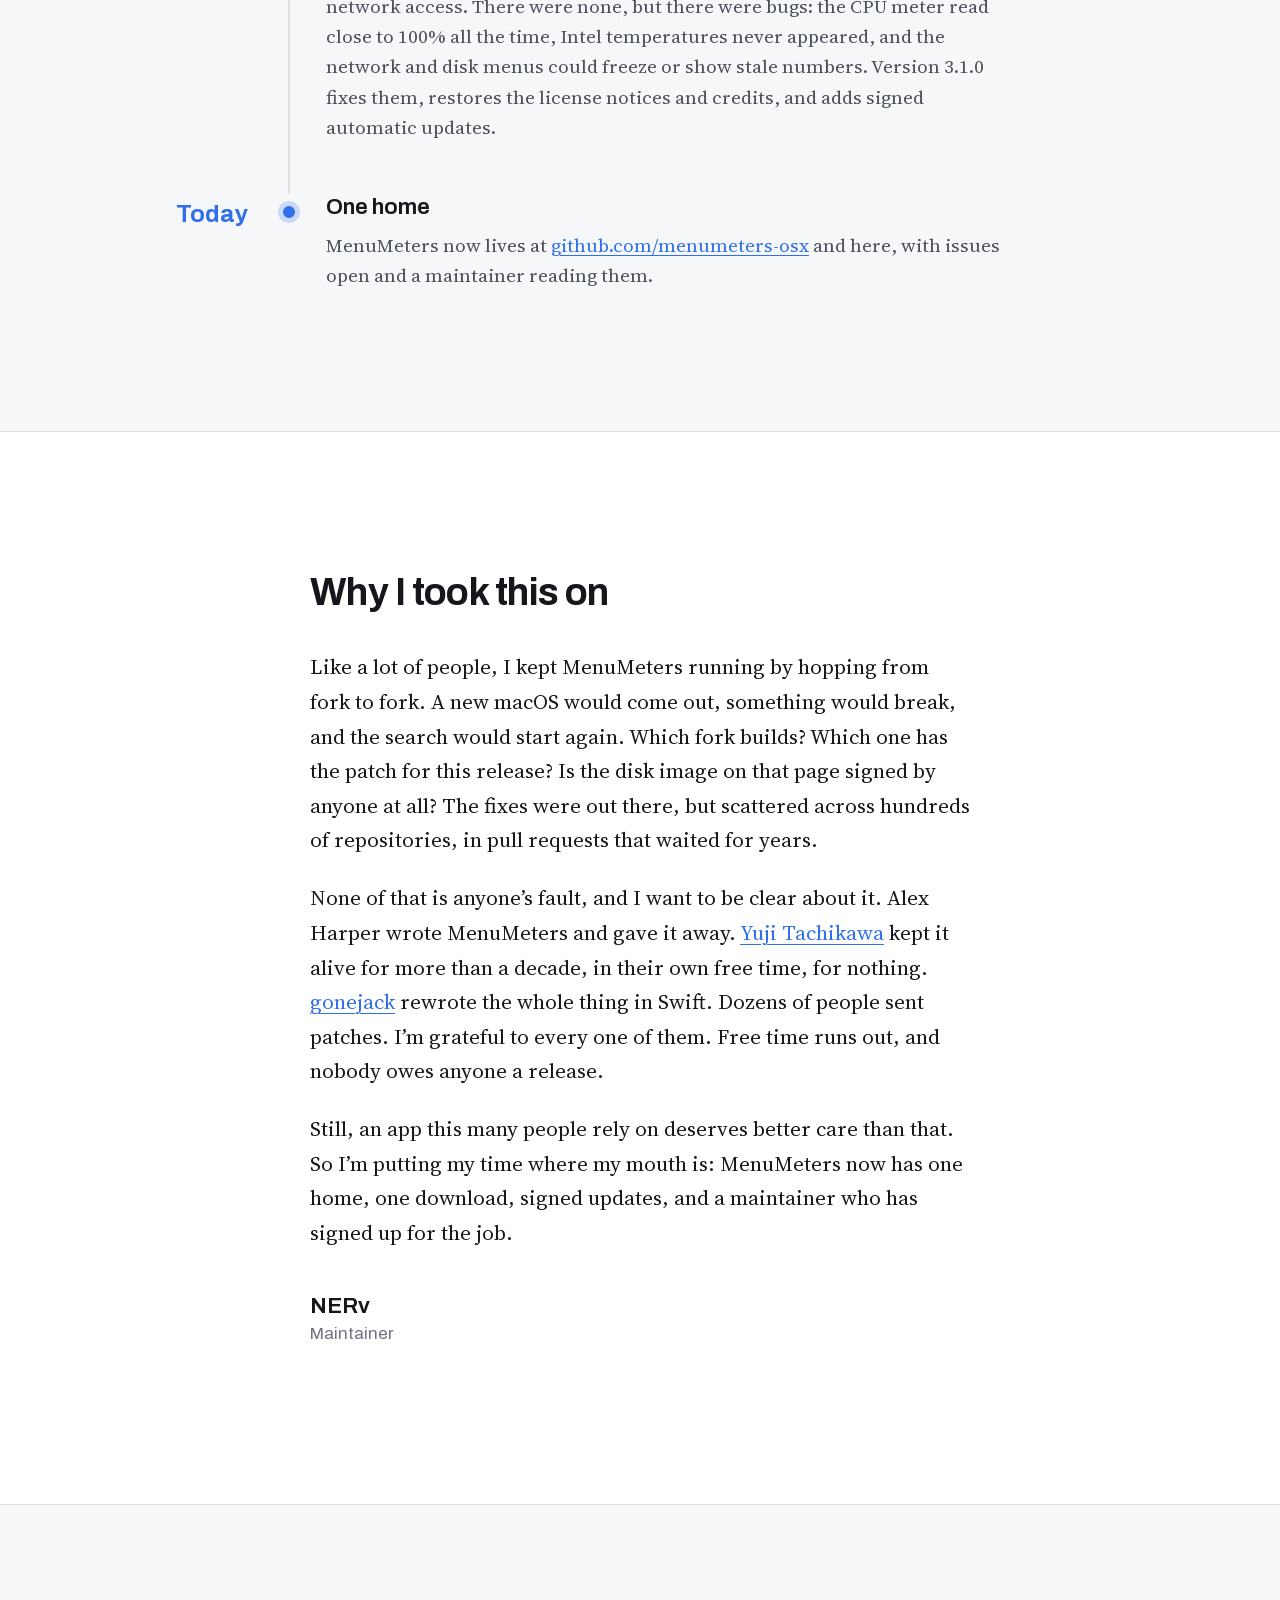
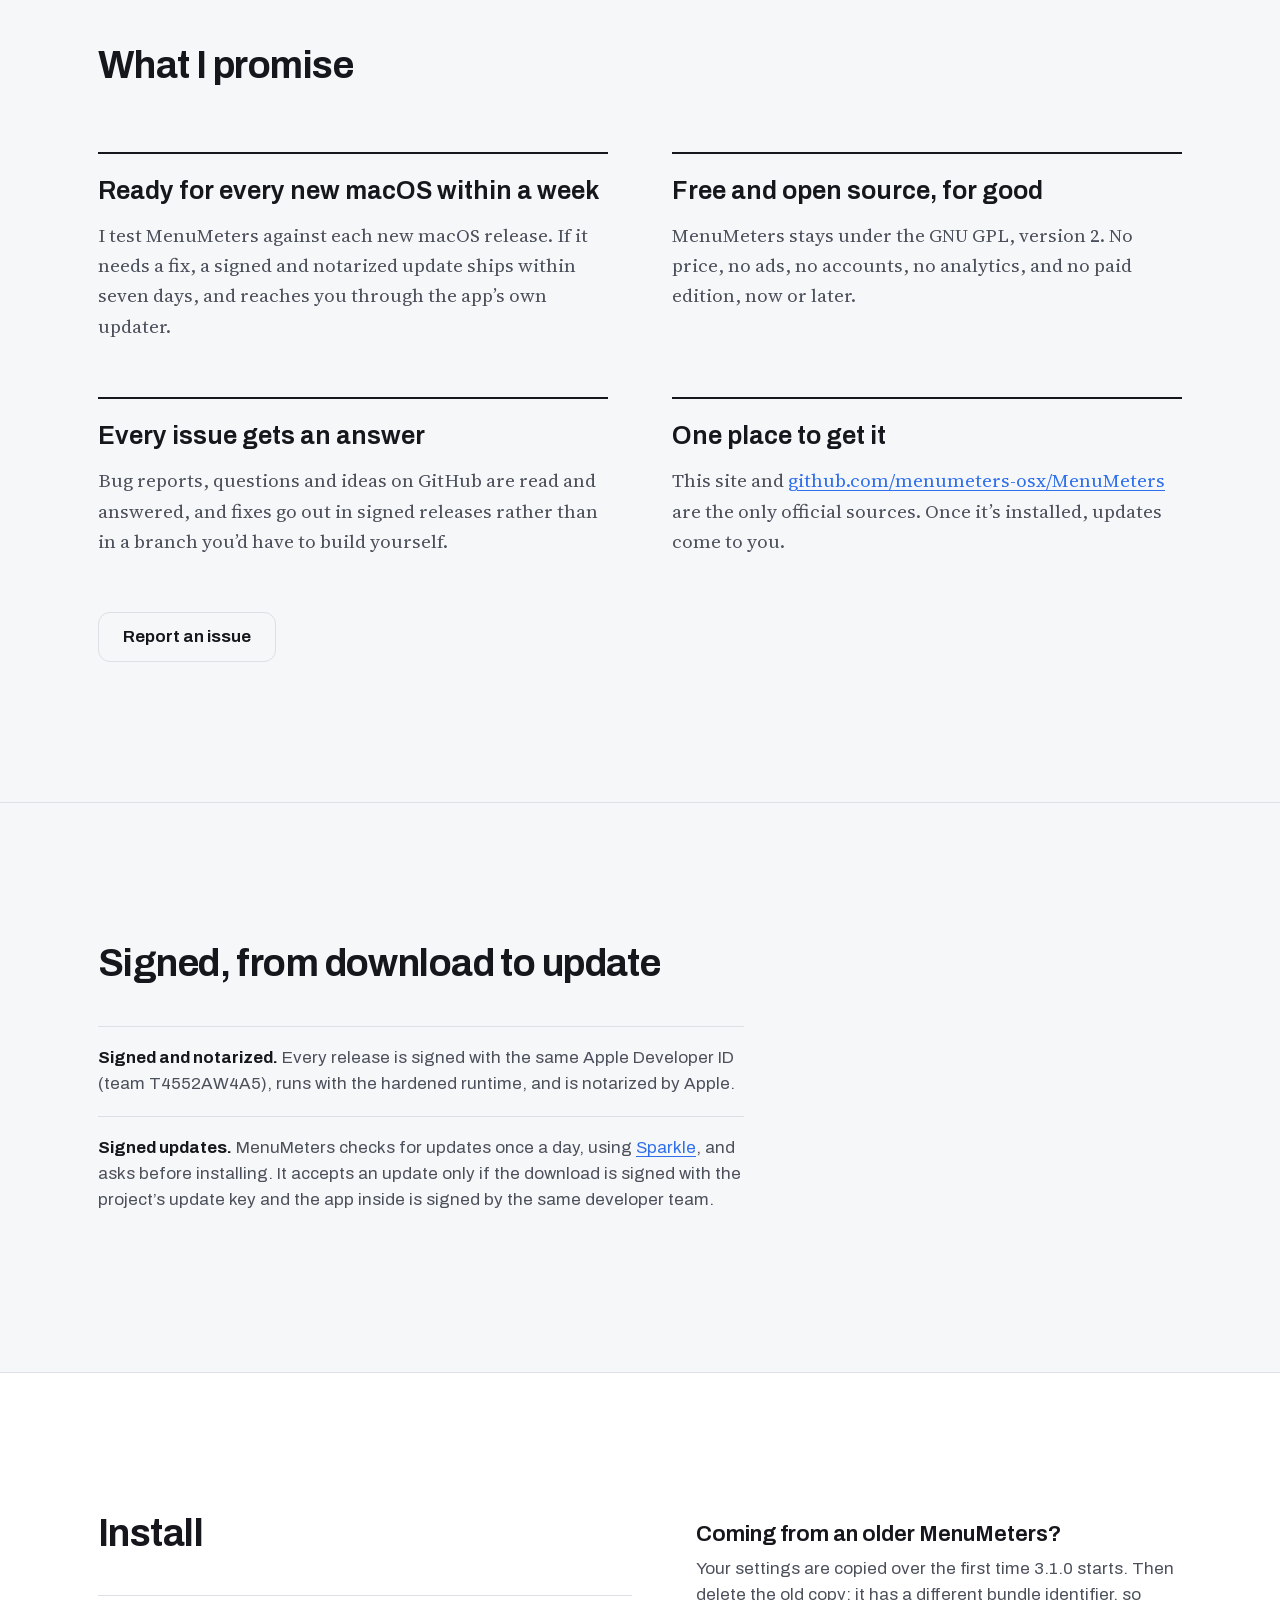
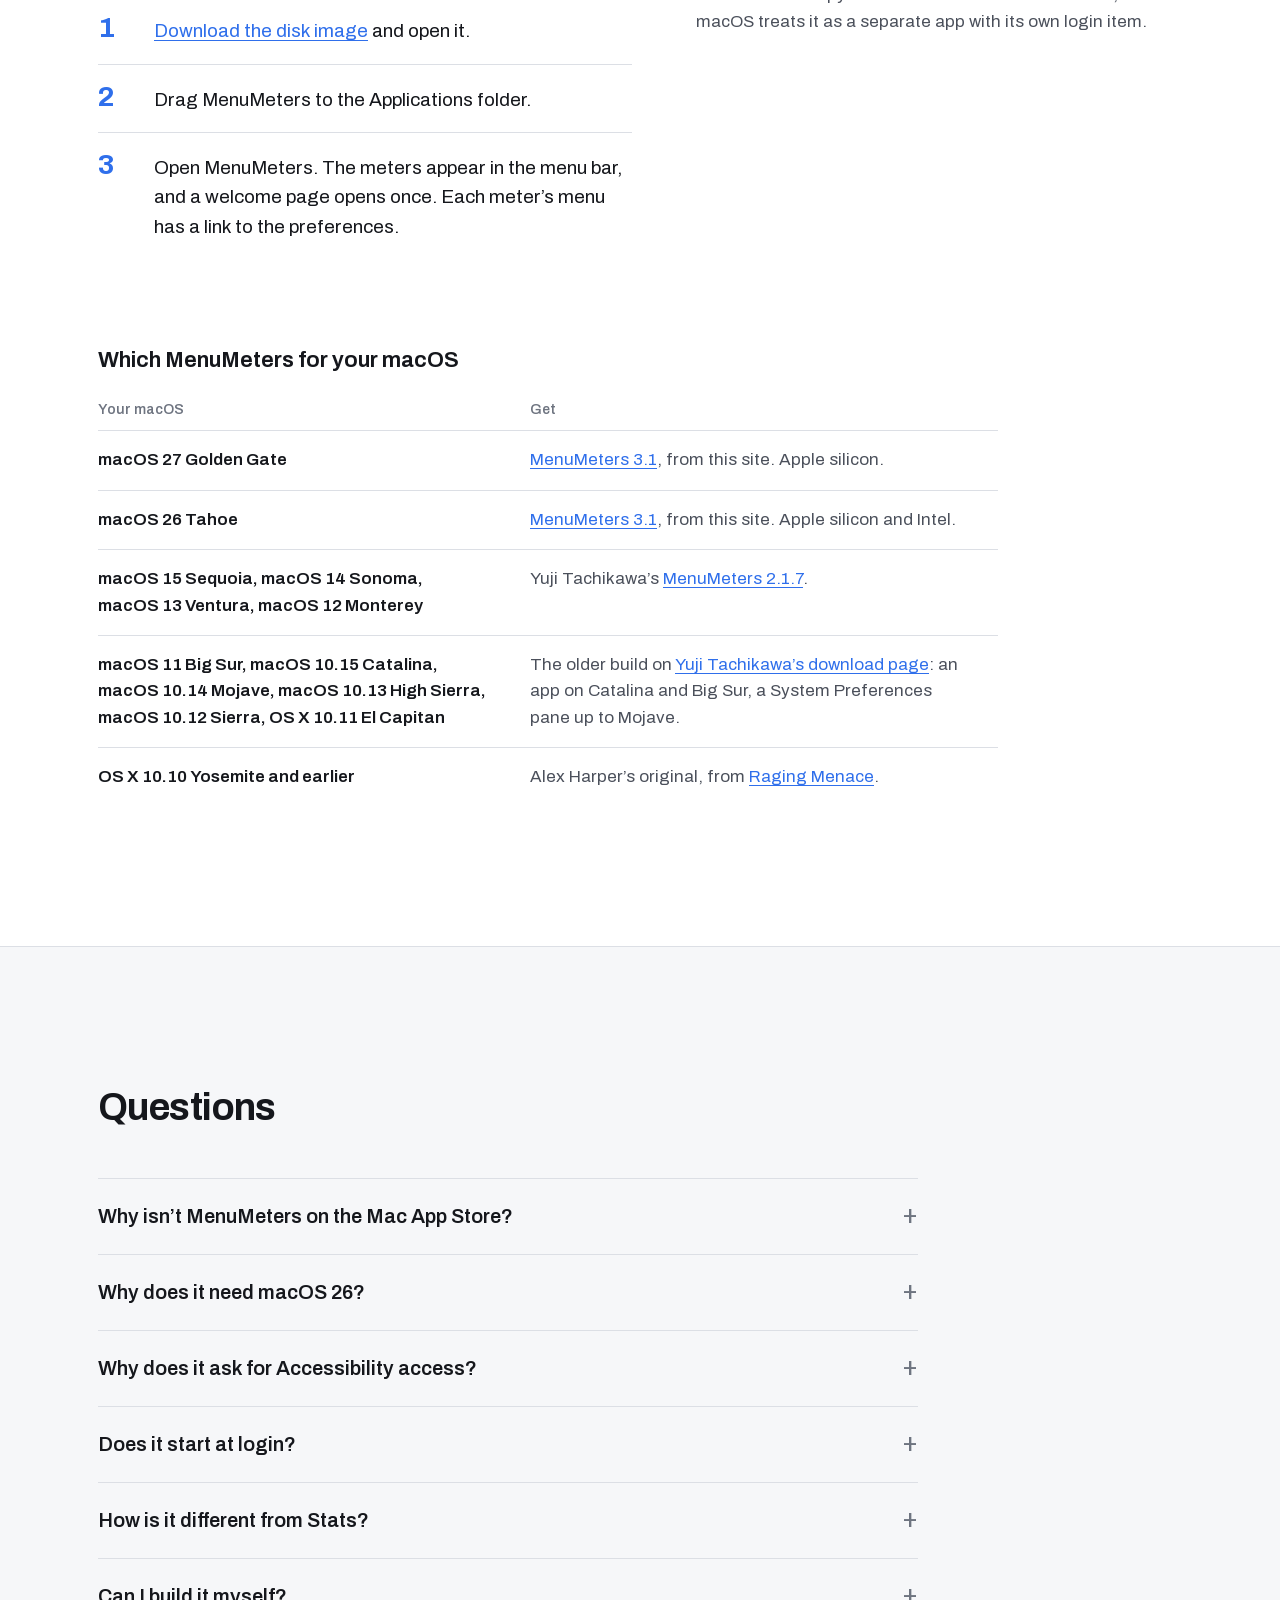
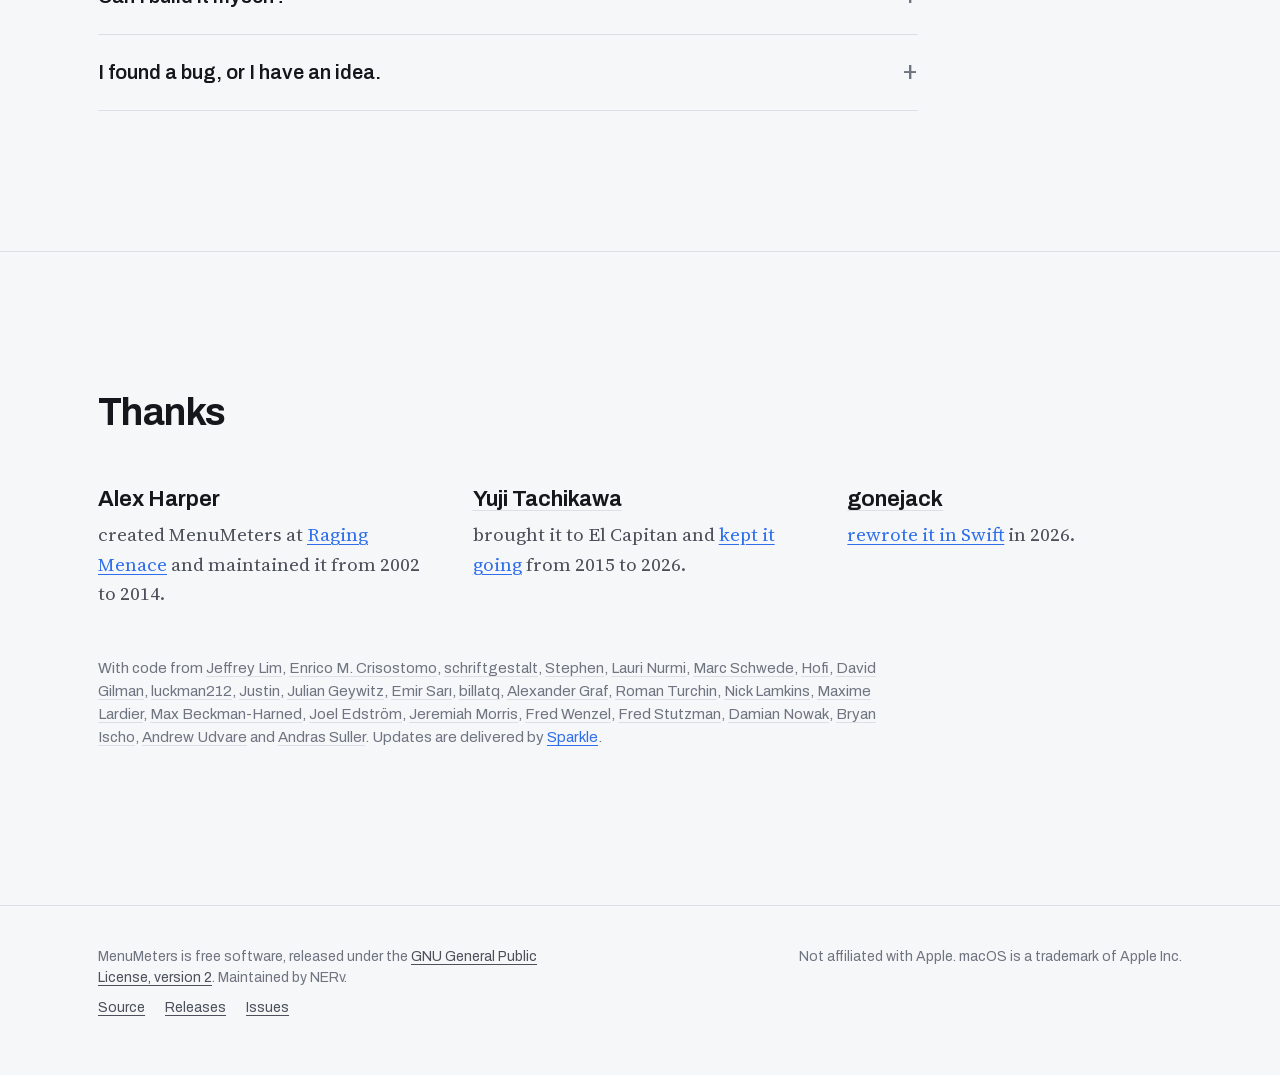
==== commit aecf338a: "List every supported macOS by name, and drop the verification box A table under Install names each m" ====
--- a/index.html
+++ b/index.html
@@ -4,7 +4,7 @@
 <meta charset="utf-8">
 <meta name="viewport" content="width=device-width, initial-scale=1">
 <title>MenuMeters for macOS: CPU, memory, disk and network meters in the menu bar</title>
-<meta name="description" content="MenuMeters puts CPU, memory, disk and network meters in the macOS menu bar. Free and open source since 2002, rewritten in Swift, signed and notarized, and maintained.">
+<meta name="description" content="CPU, memory, disk and network meters for the macOS menu bar, on macOS 26 Tahoe and macOS 27 Golden Gate. Free and open source since 2002, signed, notarized and maintained.">
 <link rel="canonical" href="https://menumeters-osx.github.io/">
 <meta name="color-scheme" content="light dark">
 <meta name="theme-color" content="#f6f7f9" media="(prefers-color-scheme: light)">
@@ -25,7 +25,7 @@
   "@type": "SoftwareApplication",
   "name": "MenuMeters",
   "applicationCategory": "UtilitiesApplication",
-  "operatingSystem": "macOS 26 or later",
+  "operatingSystem": "macOS 26 Tahoe, macOS 27 Golden Gate",
   "softwareVersion": "3.1.0",
   "downloadUrl": "https://github.com/menumeters-osx/MenuMeters/releases/latest/download/MenuMeters-latest.dmg",
   "license": "https://www.gnu.org/licenses/old-licenses/gpl-2.0.html",
@@ -72,7 +72,7 @@
       <a class="button" href="https://github.com/menumeters-osx/MenuMeters/releases/latest/download/MenuMeters-latest.dmg">Download MenuMeters 3.1.0</a>
       <a class="button button-quiet" href="https://github.com/menumeters-osx/MenuMeters">Source on GitHub</a>
     </div>
-    <p class="fineprint">Free. For macOS 26 Tahoe and later, on Apple silicon and Intel Macs. A 2.7&nbsp;MB disk image, signed with a Developer ID and notarized by Apple. Using an older macOS? <a href="#older-macos">Here’s what to get.</a></p>
+    <p class="fineprint">Free. For macOS 26 Tahoe and later, including macOS 27 Golden Gate, on Apple silicon and Intel Macs. A 2.7&nbsp;MB disk image, signed with a Developer ID and notarized by Apple. Using an older macOS? <a href="#compatibility">Here’s what to get.</a></p>
   </div>
 
   <figure class="loupe">
@@ -270,26 +270,12 @@
 </section>
 
 <section class="section trust" id="trust" aria-labelledby="trust-title">
-  <div class="wrap trust-grid">
-    <div>
-      <h2 id="trust-title">What’s in the box, and what isn’t</h2>
-      <ul class="facts">
-        <li><strong>Signed and notarized.</strong> Every release is signed with the same Apple Developer ID (team T4552AW4A5), runs with the hardened runtime, and is notarized by Apple.</li>
-        <li><strong>Signed updates.</strong> MenuMeters checks for updates once a day, using <a href="https://sparkle-project.org">Sparkle</a>, and asks before installing. It accepts an update only if the download is signed with the project’s update key and the app inside is signed by the same developer team.</li>
-        <li><strong>Nothing about you leaves your Mac.</strong> The daily check downloads a small feed from salamacchine.it and sends only the app’s version, as <code>MenuMeters/3.1.0 Sparkle/2.10.1</code>. You can turn the check off in the About tab.</li>
-        <li><strong>Open to inspection.</strong> All of the source is on GitHub, and the release build needs nothing but Apple’s Command Line Tools.</li>
-      </ul>
-    </div>
-    <div class="verify">
-      <h3>Check it yourself</h3>
-      <p>After installing, these commands show the signature and Apple’s notarization:</p>
-<pre><code>codesign --verify --deep --strict \
-    /Applications/MenuMeters.app
-spctl --assess --verbose \
-    /Applications/MenuMeters.app</code></pre>
-      <p>The first prints nothing when the signature is intact. The second should end with <code>source=Notarized Developer ID</code>. The SHA-256 of the 3.1.0 disk image is:</p>
-      <p class="hash"><code>12144f6dde627c84e48e841b1d74484a302064706895bb1fcee9b3d6396de63c</code></p>
-    </div>
+  <div class="wrap">
+    <h2 id="trust-title">Signed, from download to update</h2>
+    <ul class="facts">
+      <li><strong>Signed and notarized.</strong> Every release is signed with the same Apple Developer ID (team T4552AW4A5), runs with the hardened runtime, and is notarized by Apple.</li>
+      <li><strong>Signed updates.</strong> MenuMeters checks for updates once a day, using <a href="https://sparkle-project.org">Sparkle</a>, and asks before installing. It accepts an update only if the download is signed with the project’s update key and the app inside is signed by the same developer team.</li>
+    </ul>
   </div>
 </section>
 
@@ -306,9 +292,20 @@
     <div class="install-notes">
       <h3>Coming from an older MenuMeters?</h3>
       <p>Your settings are copied over the first time 3.1.0 starts. Then delete the old copy: it has a different bundle identifier, so macOS treats it as a separate app with its own login item.</p>
-      <h3 id="older-macos">On macOS 15 or earlier</h3>
-      <p>This version needs macOS 26 Tahoe or later. For older systems, Yuji Tachikawa’s <a href="https://github.com/yujitach/MenuMeters/releases">2.1 releases</a> still work.</p>
-    </div>
+    </div>
+  </div>
+  <div class="wrap compat">
+    <h3 id="compatibility">Which MenuMeters for your macOS</h3>
+    <table class="compat-table">
+      <thead><tr><th scope="col">Your macOS</th><th scope="col">Get</th></tr></thead>
+      <tbody>
+        <tr><th scope="row">macOS&nbsp;27&nbsp;Golden&nbsp;Gate</th><td><a href="https://github.com/menumeters-osx/MenuMeters/releases/latest/download/MenuMeters-latest.dmg">MenuMeters 3.1</a>, from this site. Apple silicon.</td></tr>
+        <tr><th scope="row">macOS&nbsp;26&nbsp;Tahoe</th><td><a href="https://github.com/menumeters-osx/MenuMeters/releases/latest/download/MenuMeters-latest.dmg">MenuMeters 3.1</a>, from this site. Apple silicon and Intel.</td></tr>
+        <tr><th scope="row">macOS&nbsp;15&nbsp;Sequoia, macOS&nbsp;14&nbsp;Sonoma, macOS&nbsp;13&nbsp;Ventura, macOS&nbsp;12&nbsp;Monterey</th><td>Yuji Tachikawa’s <a href="https://github.com/yujitach/MenuMeters/releases/tag/2.1.7">MenuMeters 2.1.7</a>.</td></tr>
+        <tr><th scope="row">macOS&nbsp;11&nbsp;Big&nbsp;Sur, macOS&nbsp;10.15&nbsp;Catalina, macOS&nbsp;10.14&nbsp;Mojave, macOS&nbsp;10.13&nbsp;High&nbsp;Sierra, macOS&nbsp;10.12&nbsp;Sierra, OS&nbsp;X&nbsp;10.11&nbsp;El&nbsp;Capitan</th><td>The older build on <a href="https://member.ipmu.jp/yuji.tachikawa/MenuMetersElCapitan/">Yuji Tachikawa’s download page</a>: an app on Catalina and Big Sur, a System Preferences pane up to Mojave.</td></tr>
+        <tr><th scope="row">OS&nbsp;X&nbsp;10.10&nbsp;Yosemite&nbsp;and&nbsp;earlier</th><td>Alex Harper’s original, from <a href="https://www.ragingmenace.com/software/menumeters/">Raging Menace</a>.</td></tr>
+      </tbody>
+    </table>
   </div>
 </section>
 
@@ -322,7 +319,7 @@
       </details>
       <details>
         <summary>Why does it need macOS 26?</summary>
-        <p>The Swift rewrite is built on current AppKit and tested on macOS 26 Tahoe and macOS 27. Keeping it focused on current systems is what makes the one-week promise possible. Older Macs can keep using the 2.1 releases.</p>
+        <p>The Swift rewrite is built on current AppKit and tested on macOS 26 Tahoe and macOS 27 Golden Gate. Keeping it focused on current systems is what makes the one-week promise possible. Older Macs can keep using an earlier version: <a href="#compatibility">the table under Install</a> shows which.</p>
       </details>
       <details>
         <summary>Why does it ask for Accessibility access?</summary>
--- a/assets/css/site.css
+++ b/assets/css/site.css
@@ -40,7 +40,6 @@
   --bar-edge: rgba(0, 0, 0, 0.08);
   --menubar: rgba(246, 247, 249, 0.72);
   --menubar-hover: rgba(0, 0, 0, 0.08);
-  --code: #eef0f4;
 
   --sans: "Archivo", -apple-system, BlinkMacSystemFont, "Helvetica Neue", sans-serif;
   --serif: "Source Serif 4", "Iowan Old Style", Georgia, serif;
@@ -69,7 +68,6 @@
     --bar-edge: rgba(255, 255, 255, 0.08);
     --menubar: rgba(24, 26, 30, 0.7);
     --menubar-hover: rgba(255, 255, 255, 0.12);
-    --code: #20242a;
   }
 }
 
@@ -527,17 +525,9 @@
 
 .promise-cta { margin: 56px 0 0; }
 
-/* What's in the box */
+/* Signing */
 
 .trust { border-top: 1px solid var(--rule); }
-
-.trust-grid {
-  display: grid;
-  grid-template-columns: minmax(0, 1.2fr) minmax(0, 1fr);
-  gap: 64px;
-  align-items: start;
-}
-@media (max-width: 900px) { .trust-grid { grid-template-columns: 1fr; } }
 
 .facts { list-style: none; margin: 40px 0 0; padding: 0; }
 .facts li {
@@ -547,36 +537,6 @@
   max-width: 38em;
 }
 .facts strong { color: var(--ink); font-weight: 680; }
-
-.verify {
-  background: var(--surface);
-  border: 1px solid var(--rule);
-  border-radius: 16px;
-  padding: 32px;
-  margin-top: 8px;
-}
-.verify h3 { margin-bottom: 12px; }
-.verify p { color: var(--ink-2); font-size: 16px; }
-
-pre {
-  margin: 0 0 20px;
-  padding: 16px 18px;
-  background: var(--code);
-  border-radius: 10px;
-  overflow-x: auto;
-  font-size: 14px;
-  line-height: 1.6;
-}
-pre code { font-size: inherit; }
-
-.hash code {
-  display: block;
-  padding: 12px 14px;
-  background: var(--code);
-  border-radius: 10px;
-  font-size: 13px;
-  word-break: break-all;
-}
 
 /* Install */
 
@@ -617,6 +577,37 @@
 .install-notes h3 { margin: 28px 0 8px; }
 .install-notes h3:first-child { margin-top: 0; }
 .install-notes p { color: var(--ink-2); max-width: 32em; }
+
+.compat { margin-top: clamp(56px, 7vw, 88px); }
+.compat-table {
+  width: 100%;
+  max-width: 900px;
+  margin-top: 24px;
+  border-collapse: collapse;
+}
+.compat-table th,
+.compat-table td {
+  padding: 16px 32px 16px 0;
+  border-top: 1px solid var(--rule);
+  text-align: left;
+  vertical-align: baseline;
+}
+.compat-table thead th {
+  padding-top: 0;
+  padding-bottom: 10px;
+  border-top: 0;
+  font-size: 14px;
+  font-weight: 560;
+  color: var(--ink-3);
+}
+.compat-table tbody th { width: 48%; font-weight: 600; color: var(--ink); text-wrap: pretty; }
+.compat-table td { color: var(--ink-2); }
+@media (max-width: 640px) {
+  .compat-table thead { display: none; }
+  .compat-table tr, .compat-table th, .compat-table td { display: block; width: auto; }
+  .compat-table tbody th { width: auto; padding-bottom: 4px; }
+  .compat-table td { padding-top: 0; border-top: 0; }
+}
 
 /* Questions */
 
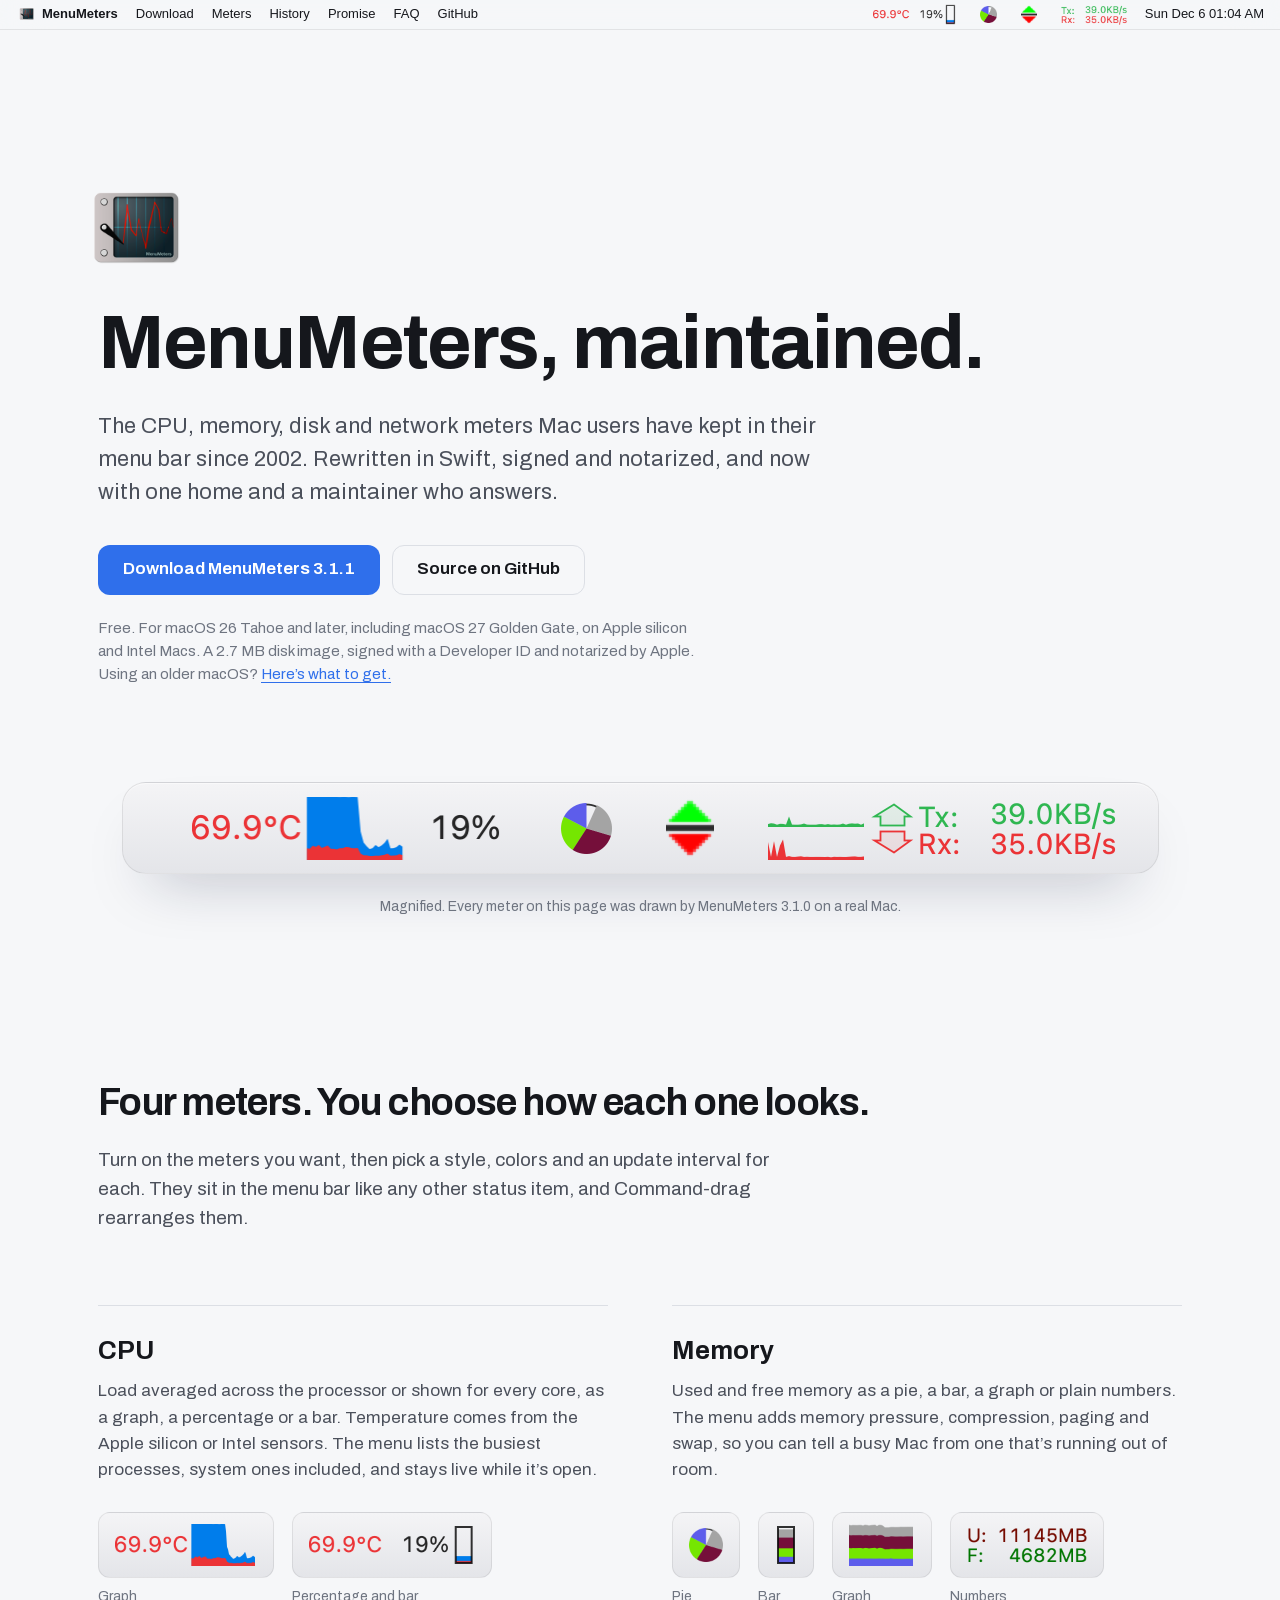
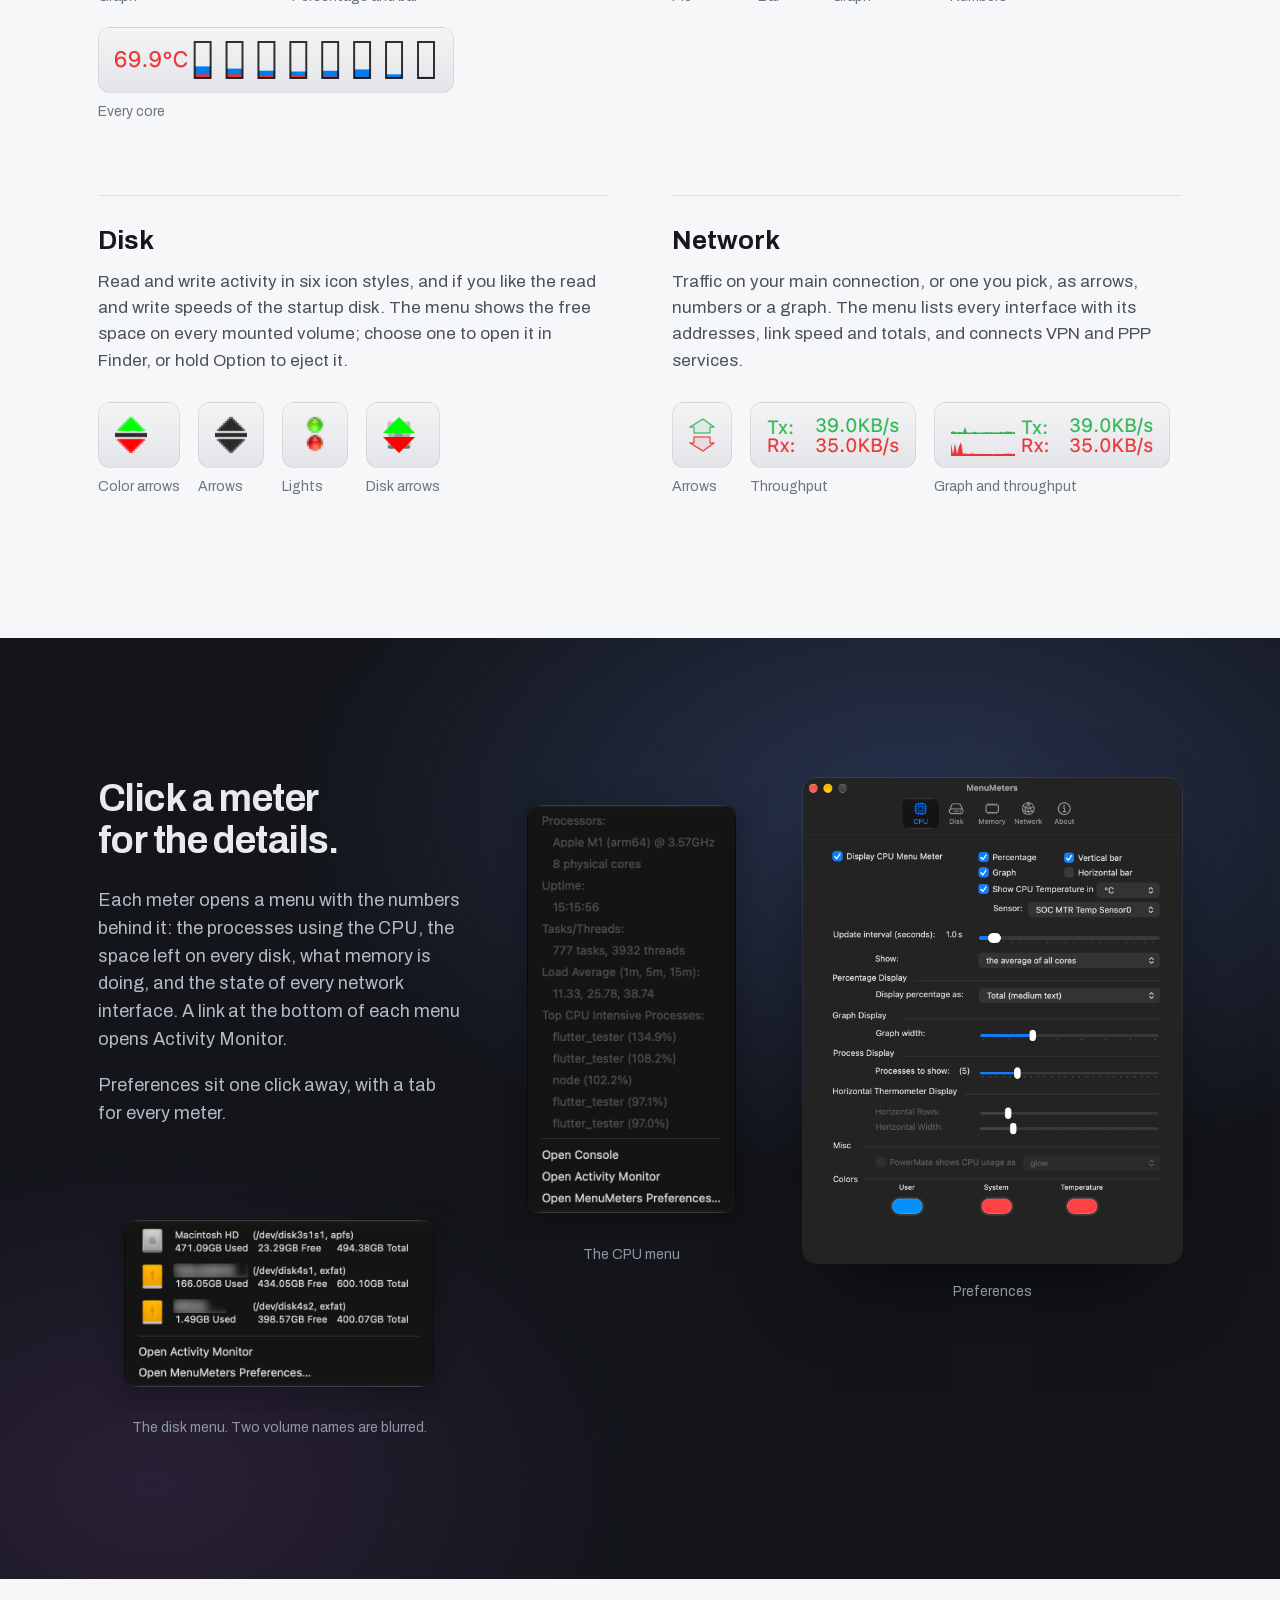
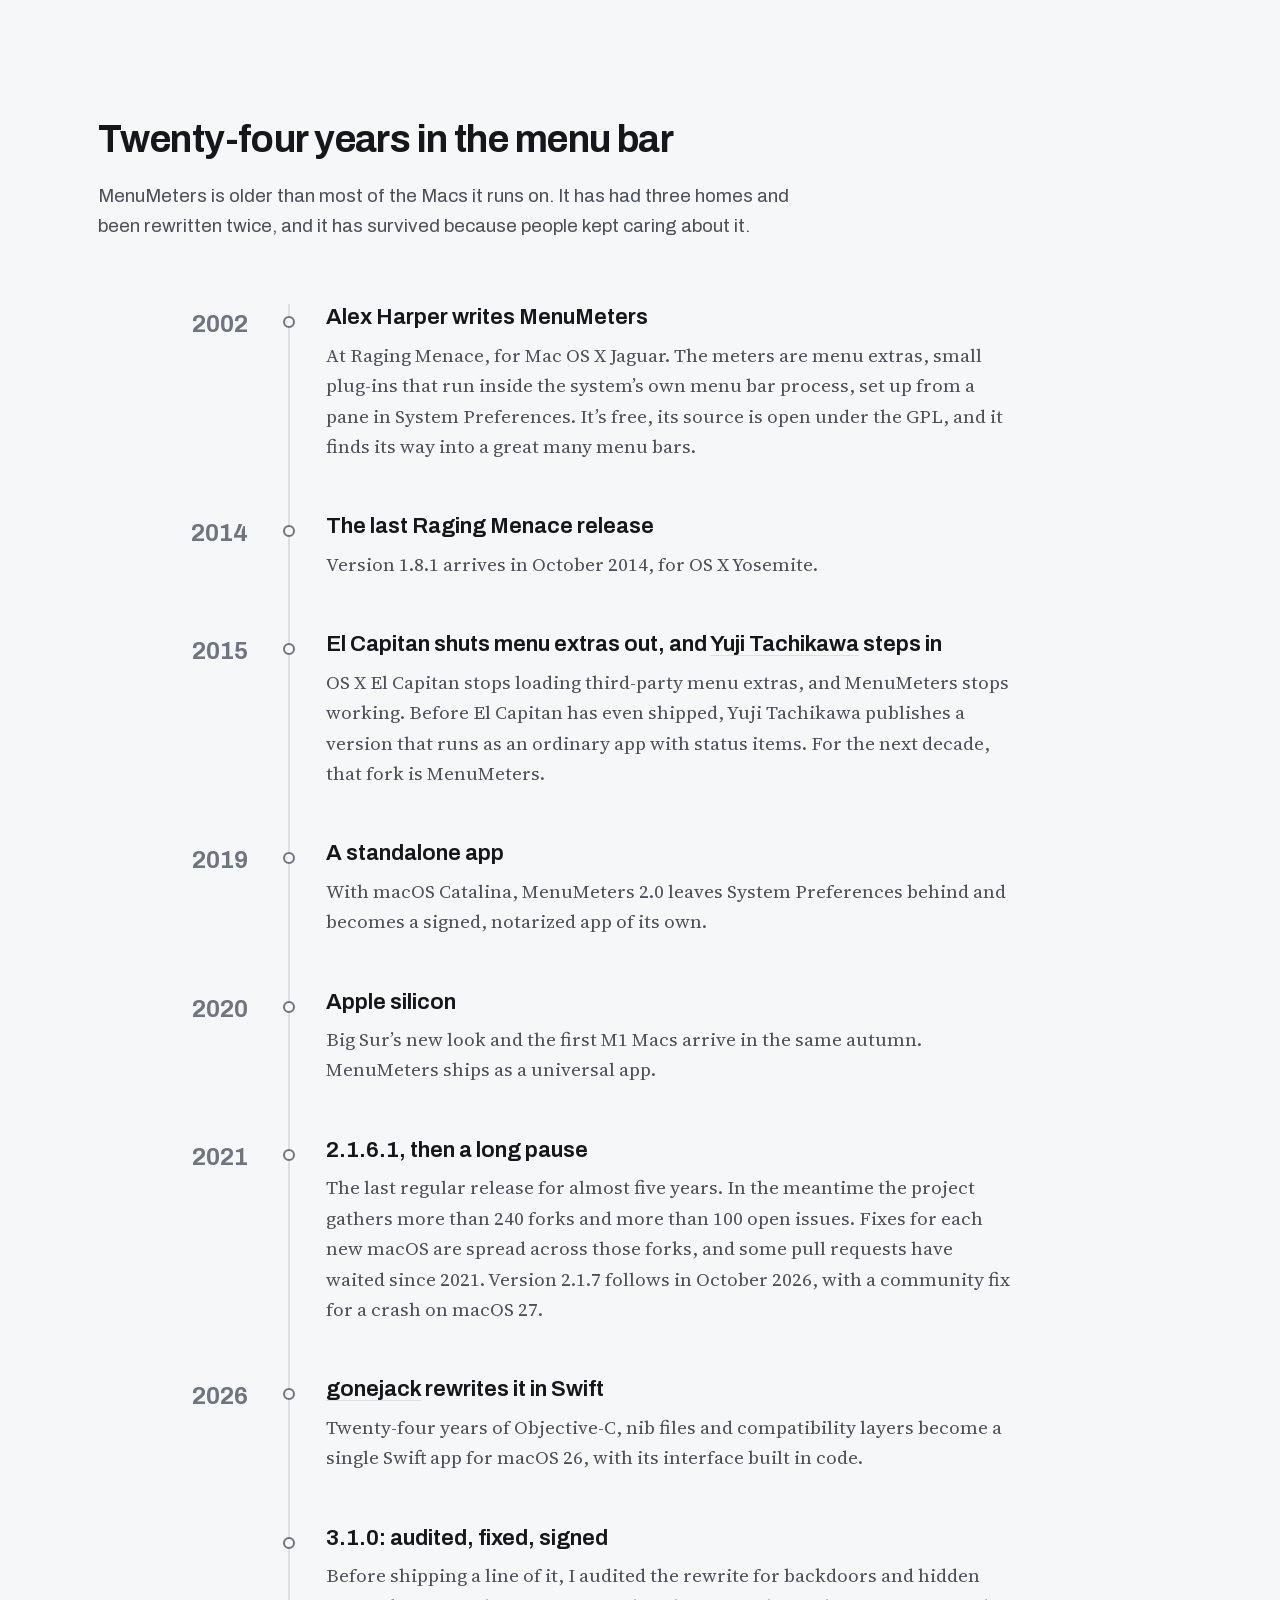
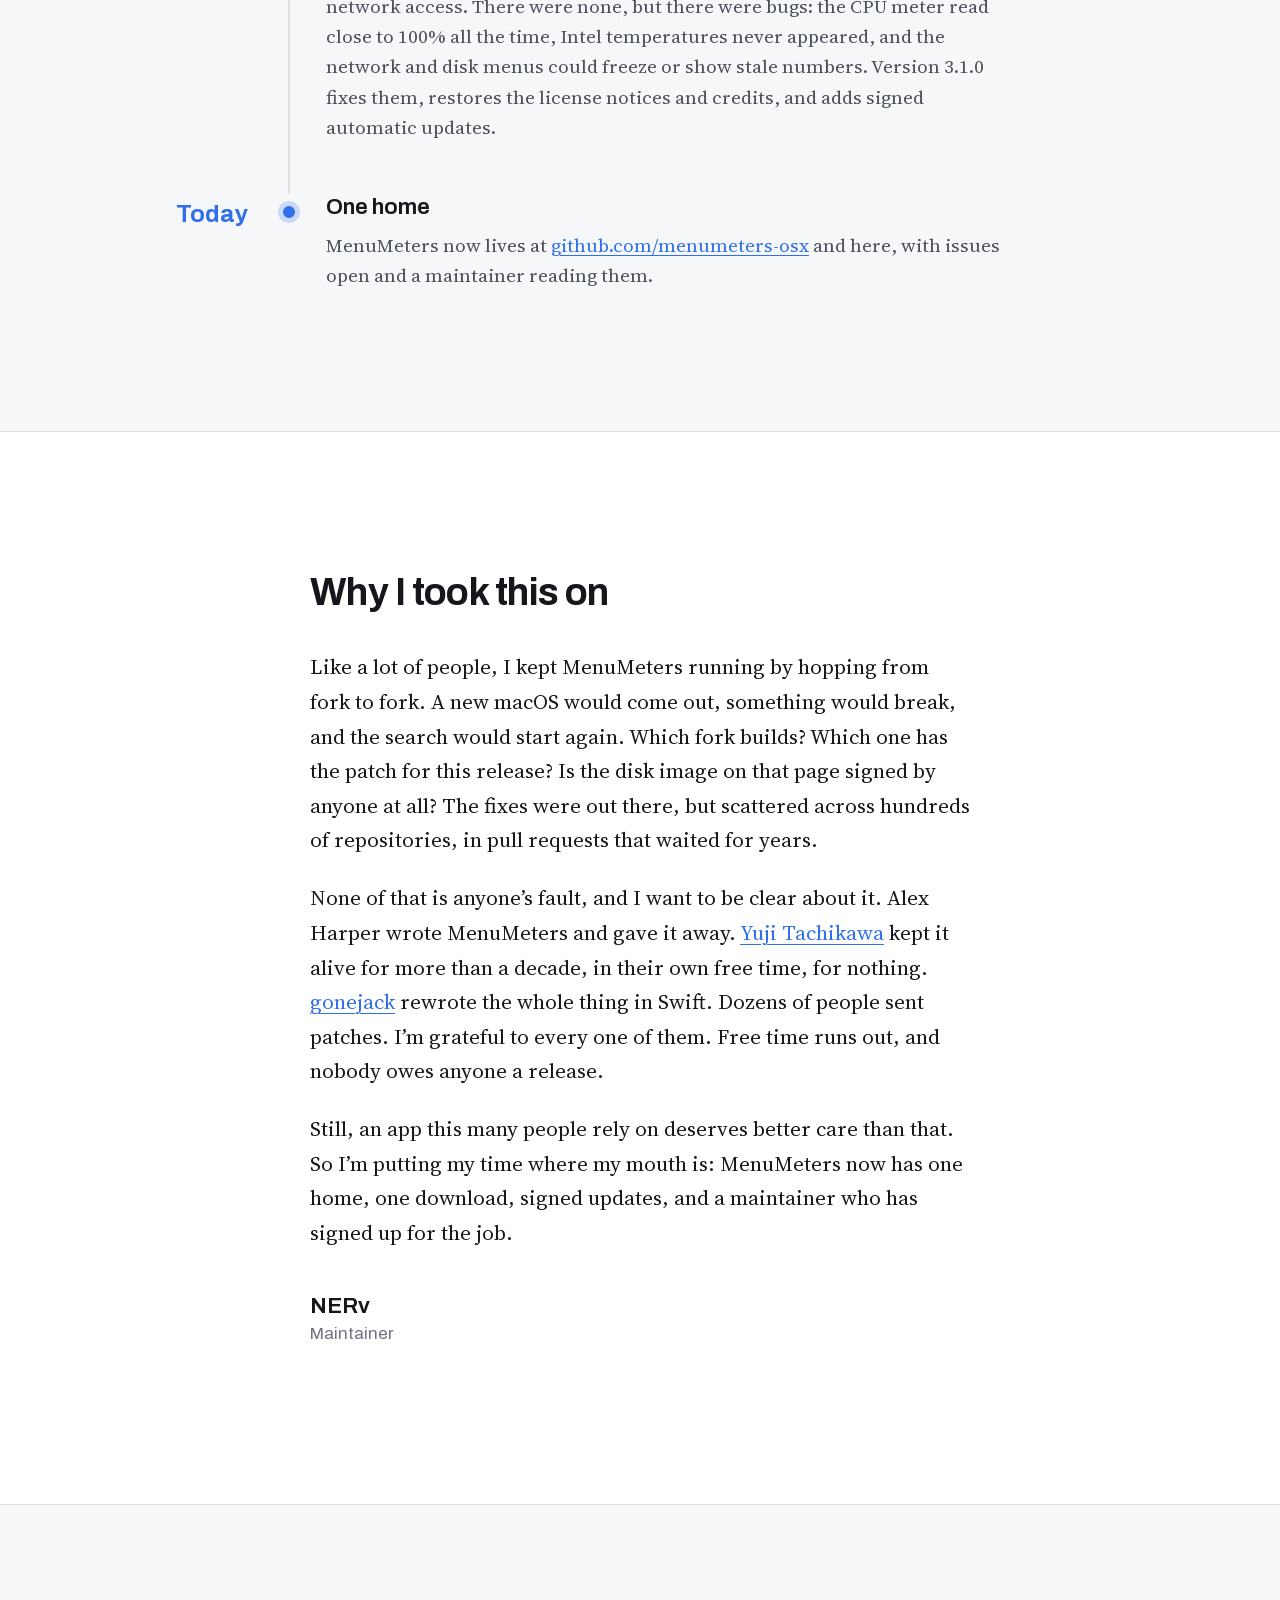
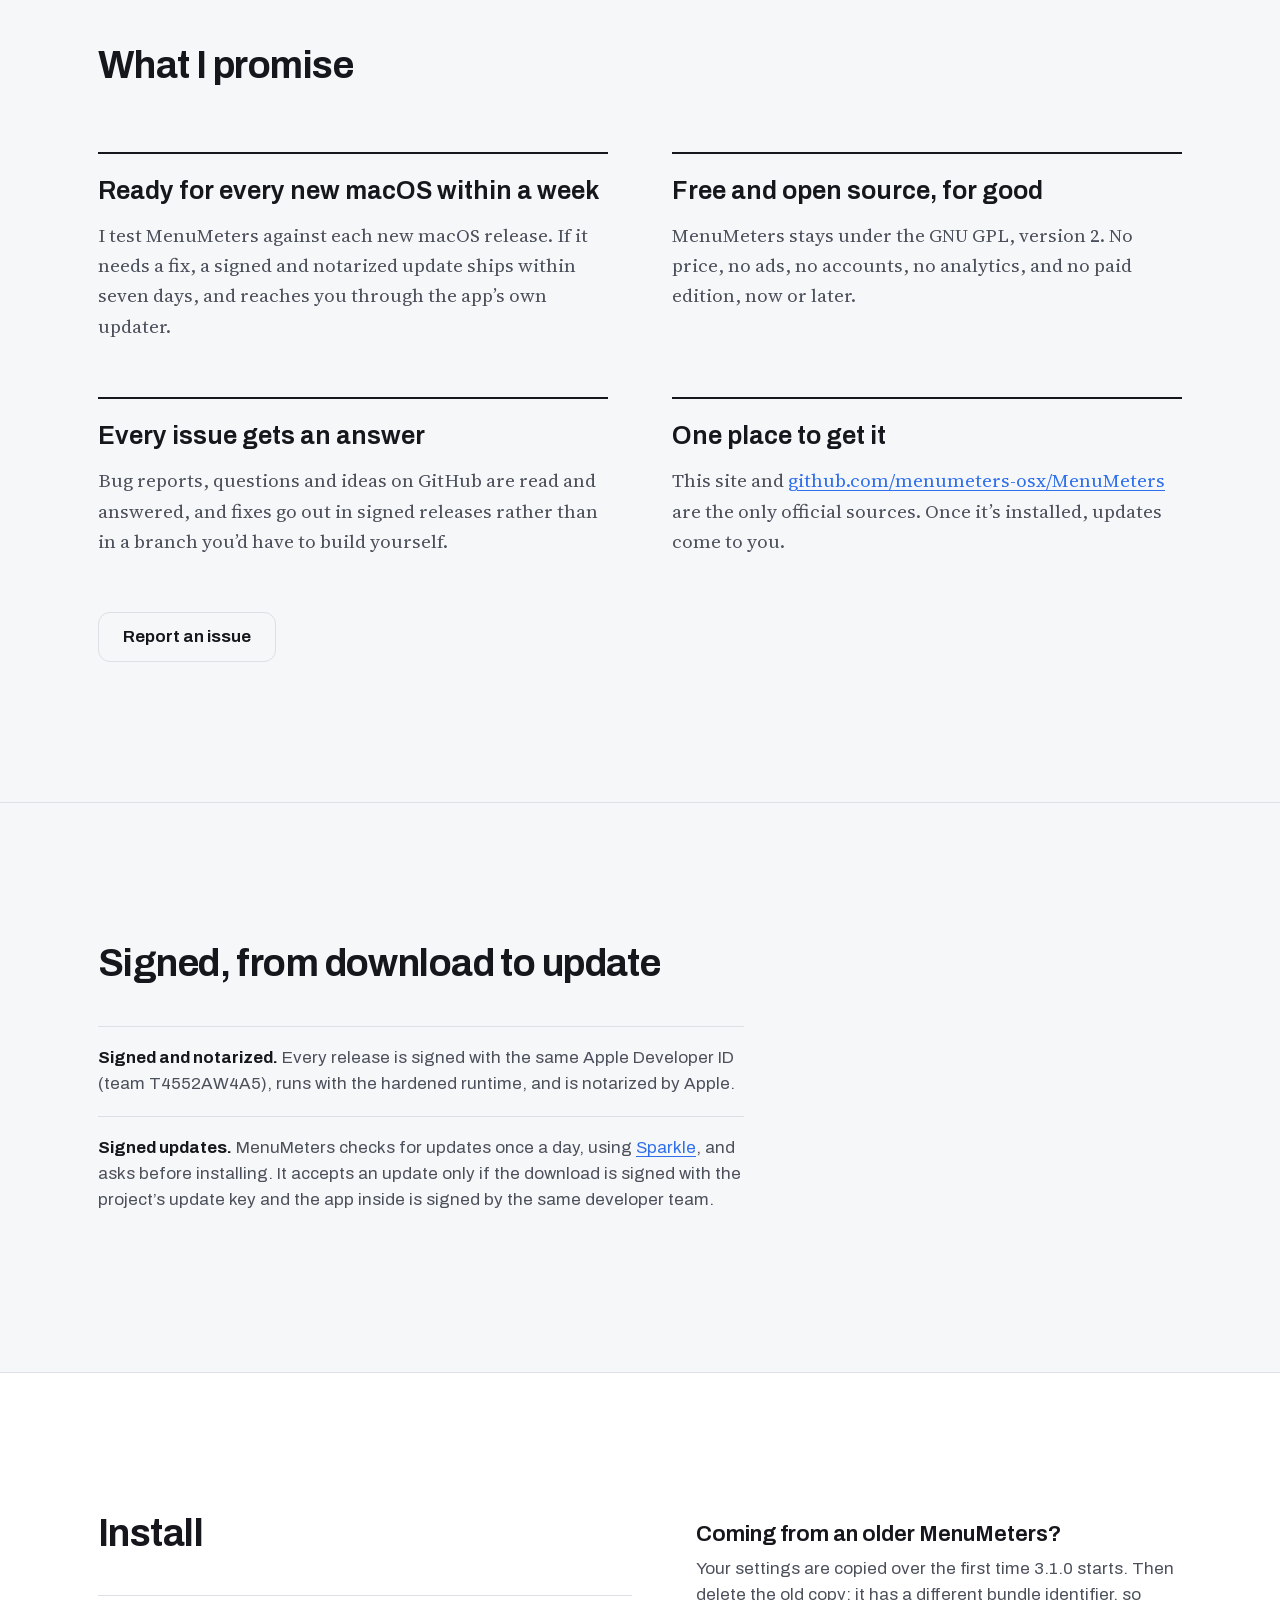
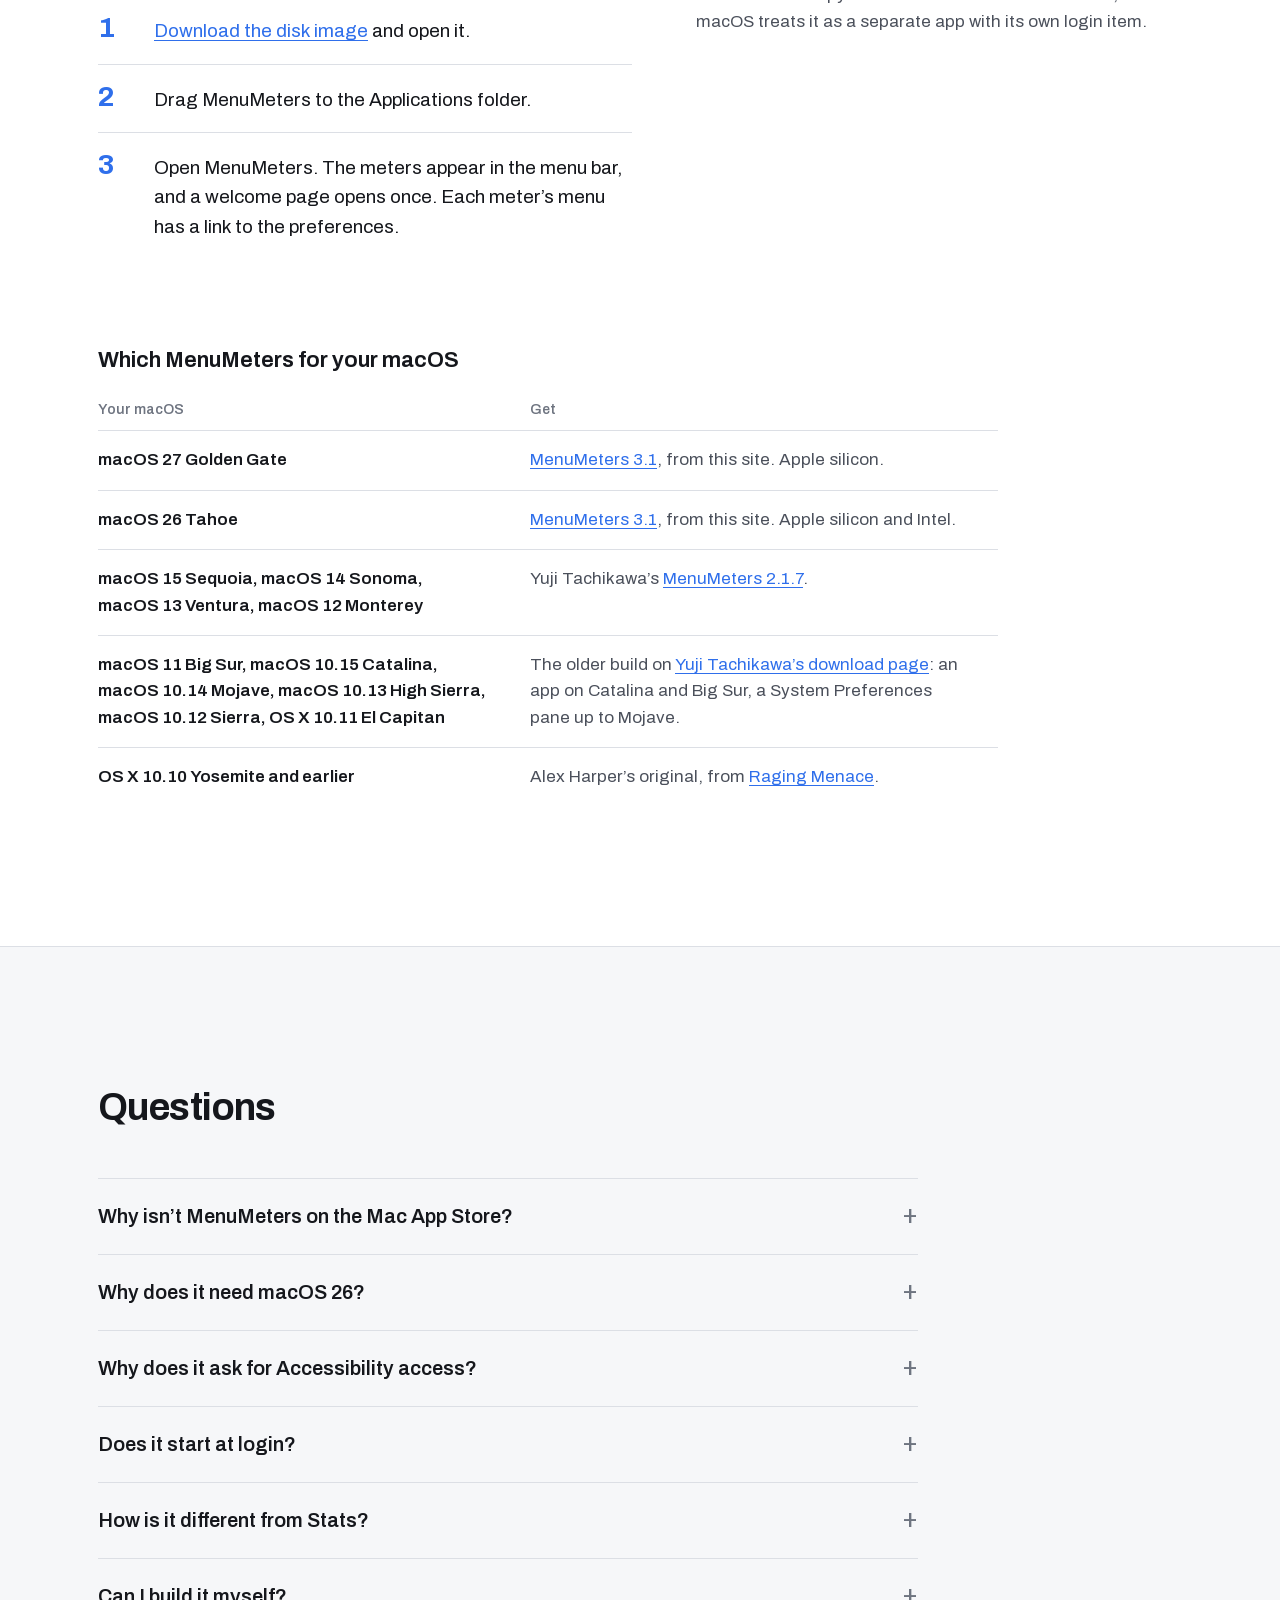
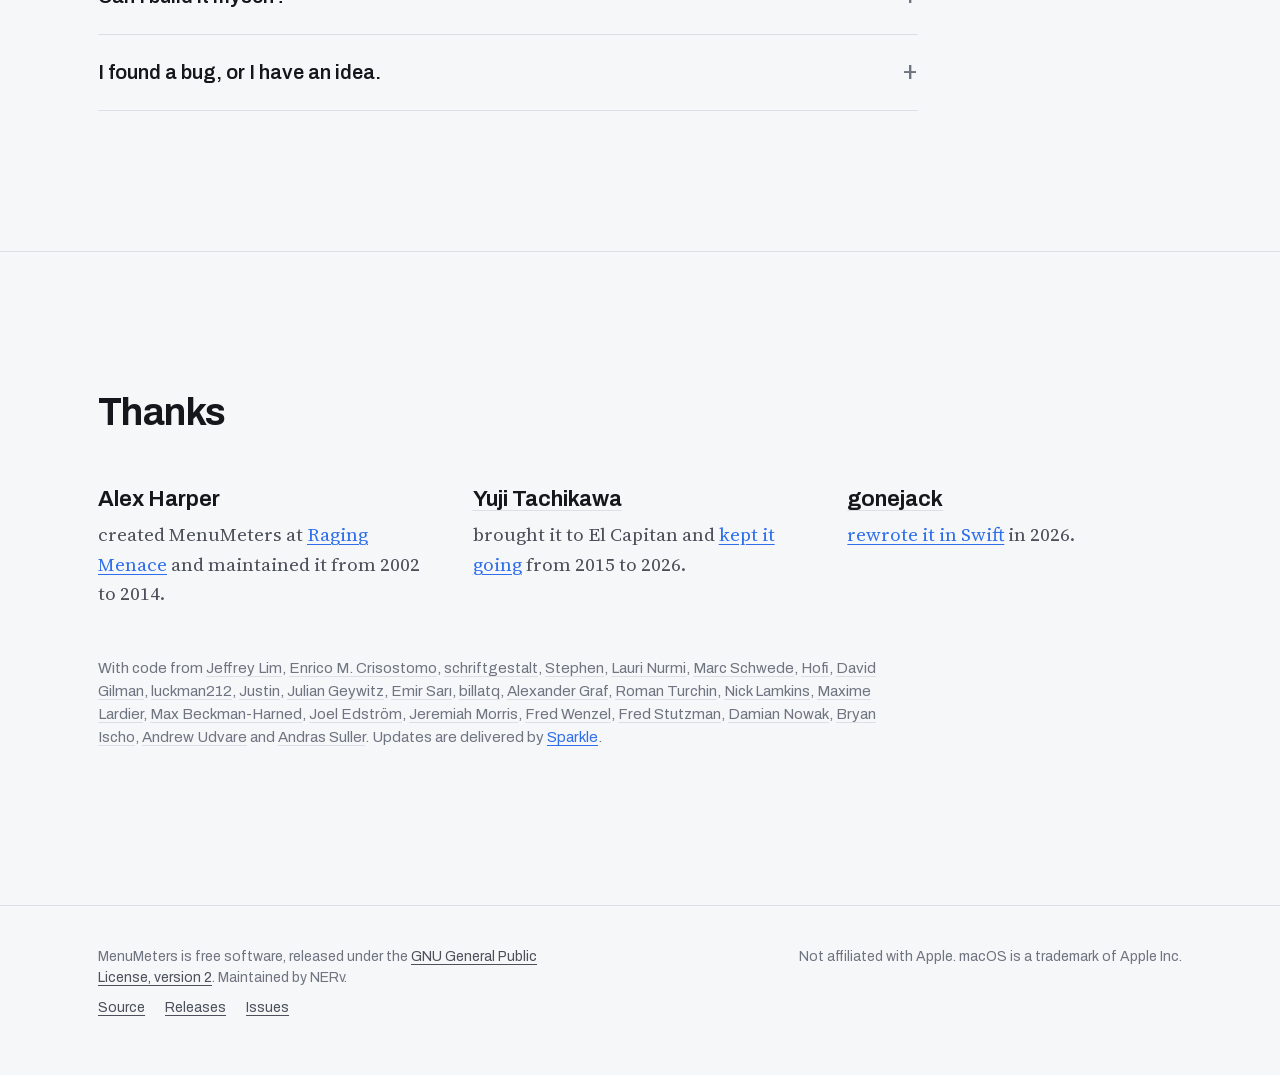
==== commit 42d99172: "MenuMeters 3.1.1, and the disk meter's startup disk speeds" ====
--- a/index.html
+++ b/index.html
@@ -26,7 +26,7 @@
   "name": "MenuMeters",
   "applicationCategory": "UtilitiesApplication",
   "operatingSystem": "macOS 26 Tahoe, macOS 27 Golden Gate",
-  "softwareVersion": "3.1.0",
+  "softwareVersion": "3.1.1",
   "downloadUrl": "https://github.com/menumeters-osx/MenuMeters/releases/latest/download/MenuMeters-latest.dmg",
   "license": "https://www.gnu.org/licenses/old-licenses/gpl-2.0.html",
   "offers": { "@type": "Offer", "price": "0", "priceCurrency": "USD" },
@@ -69,7 +69,7 @@
     <h1>MenuMeters, maintained.</h1>
     <p class="lead">The CPU, memory, disk and network meters Mac users have kept in their menu bar since 2002. Rewritten in Swift, signed and notarized, and now with one home and a maintainer who answers.</p>
     <div class="actions" id="download">
-      <a class="button" href="https://github.com/menumeters-osx/MenuMeters/releases/latest/download/MenuMeters-latest.dmg">Download MenuMeters 3.1.0</a>
+      <a class="button" href="https://github.com/menumeters-osx/MenuMeters/releases/latest/download/MenuMeters-latest.dmg">Download MenuMeters 3.1.1</a>
       <a class="button button-quiet" href="https://github.com/menumeters-osx/MenuMeters">Source on GitHub</a>
     </div>
     <p class="fineprint">Free. For macOS 26 Tahoe and later, including macOS 27 Golden Gate, on Apple silicon and Intel Macs. A 2.7&nbsp;MB disk image, signed with a Developer ID and notarized by Apple. Using an older macOS? <a href="#compatibility">Here’s what to get.</a></p>
@@ -115,7 +115,7 @@
 
       <article class="meter">
         <h3>Disk</h3>
-        <p>Read and write activity in six icon styles. The menu shows the free space on every mounted volume; choose one to open it in Finder, or hold Option to eject it.</p>
+        <p>Read and write activity in six icon styles, and if you like the read and write speeds of the startup disk. The menu shows the free space on every mounted volume; choose one to open it in Finder, or hold Option to eject it.</p>
         <ul class="variants">
           <li><span class="chip"><picture><source srcset="/assets/img/meters/disk-set0-dark.png" media="(prefers-color-scheme: dark)"><img src="/assets/img/meters/disk-set0-light.png" alt="" width="16" height="22"></picture></span>Color arrows</li>
           <li><span class="chip"><picture><source srcset="/assets/img/meters/disk-set1-dark.png" media="(prefers-color-scheme: dark)"><img src="/assets/img/meters/disk-set1-light.png" alt="" width="16" height="22"></picture></span>Arrows</li>
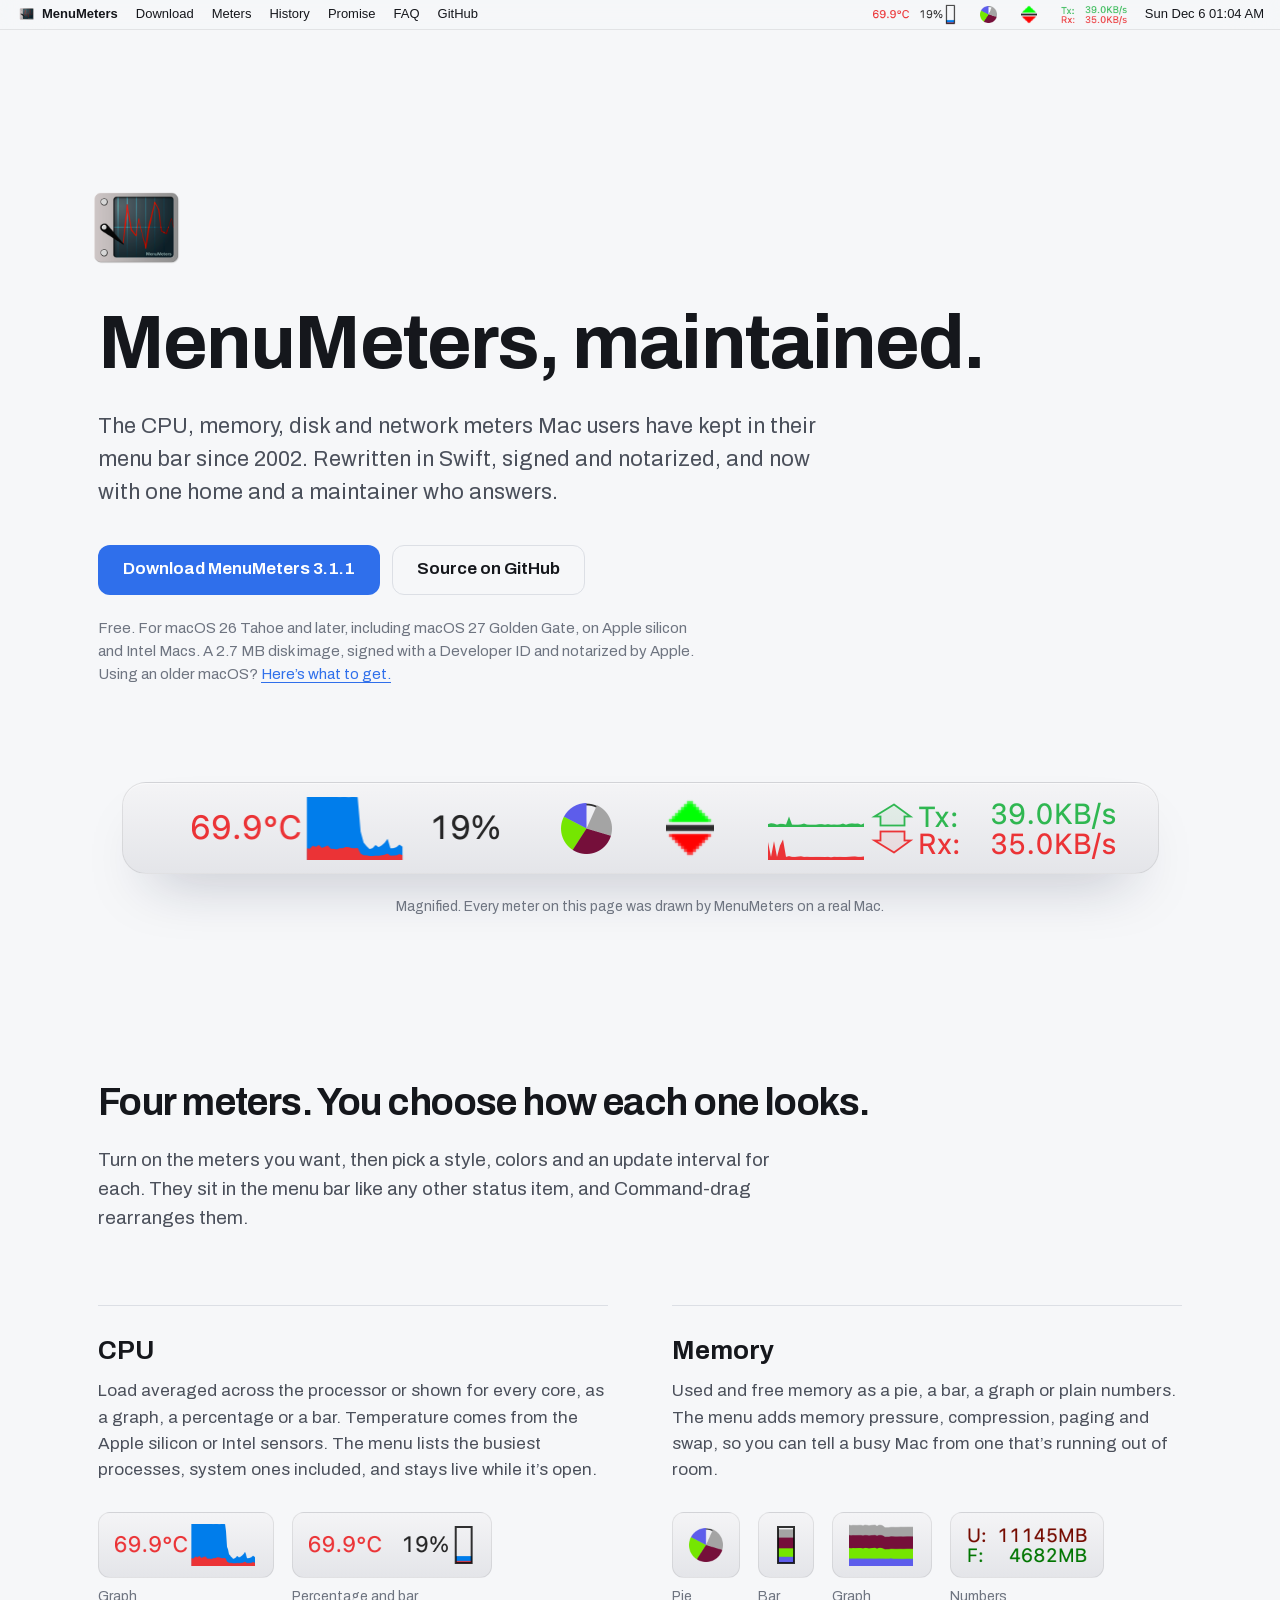
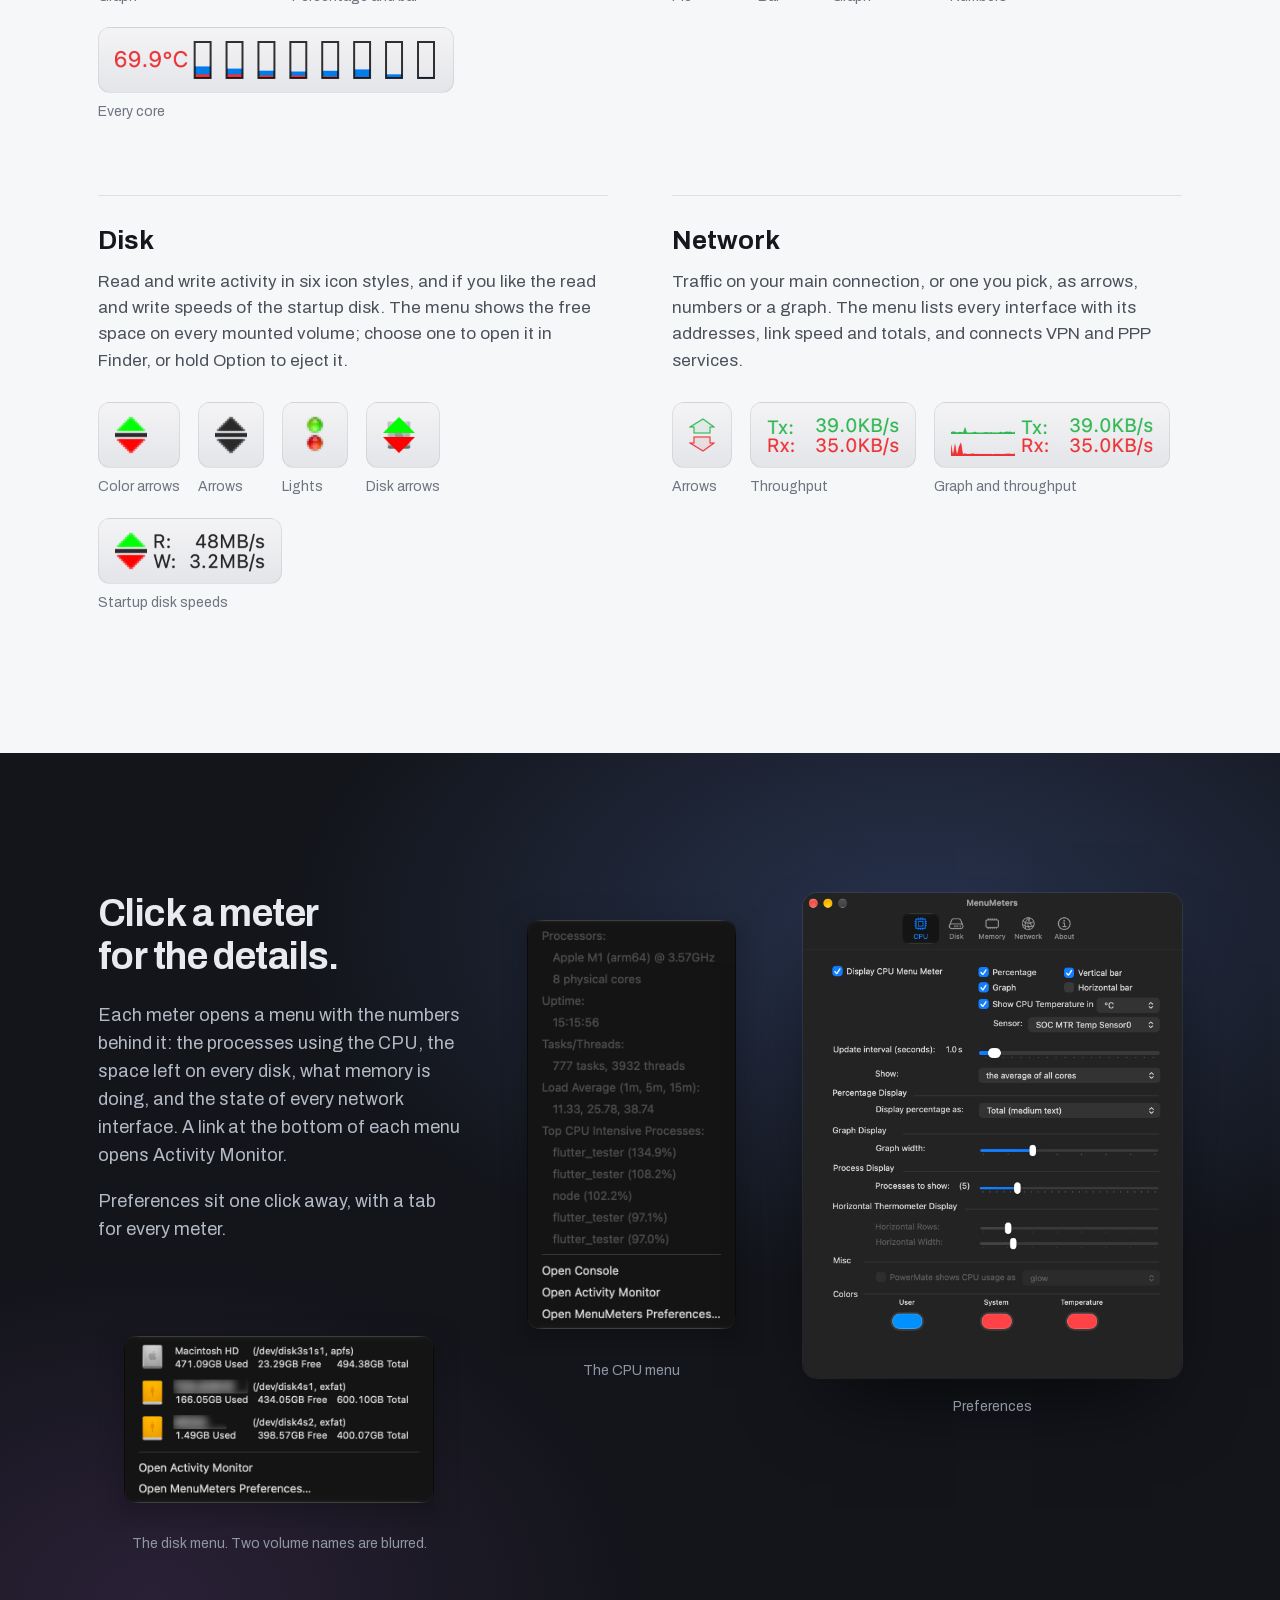
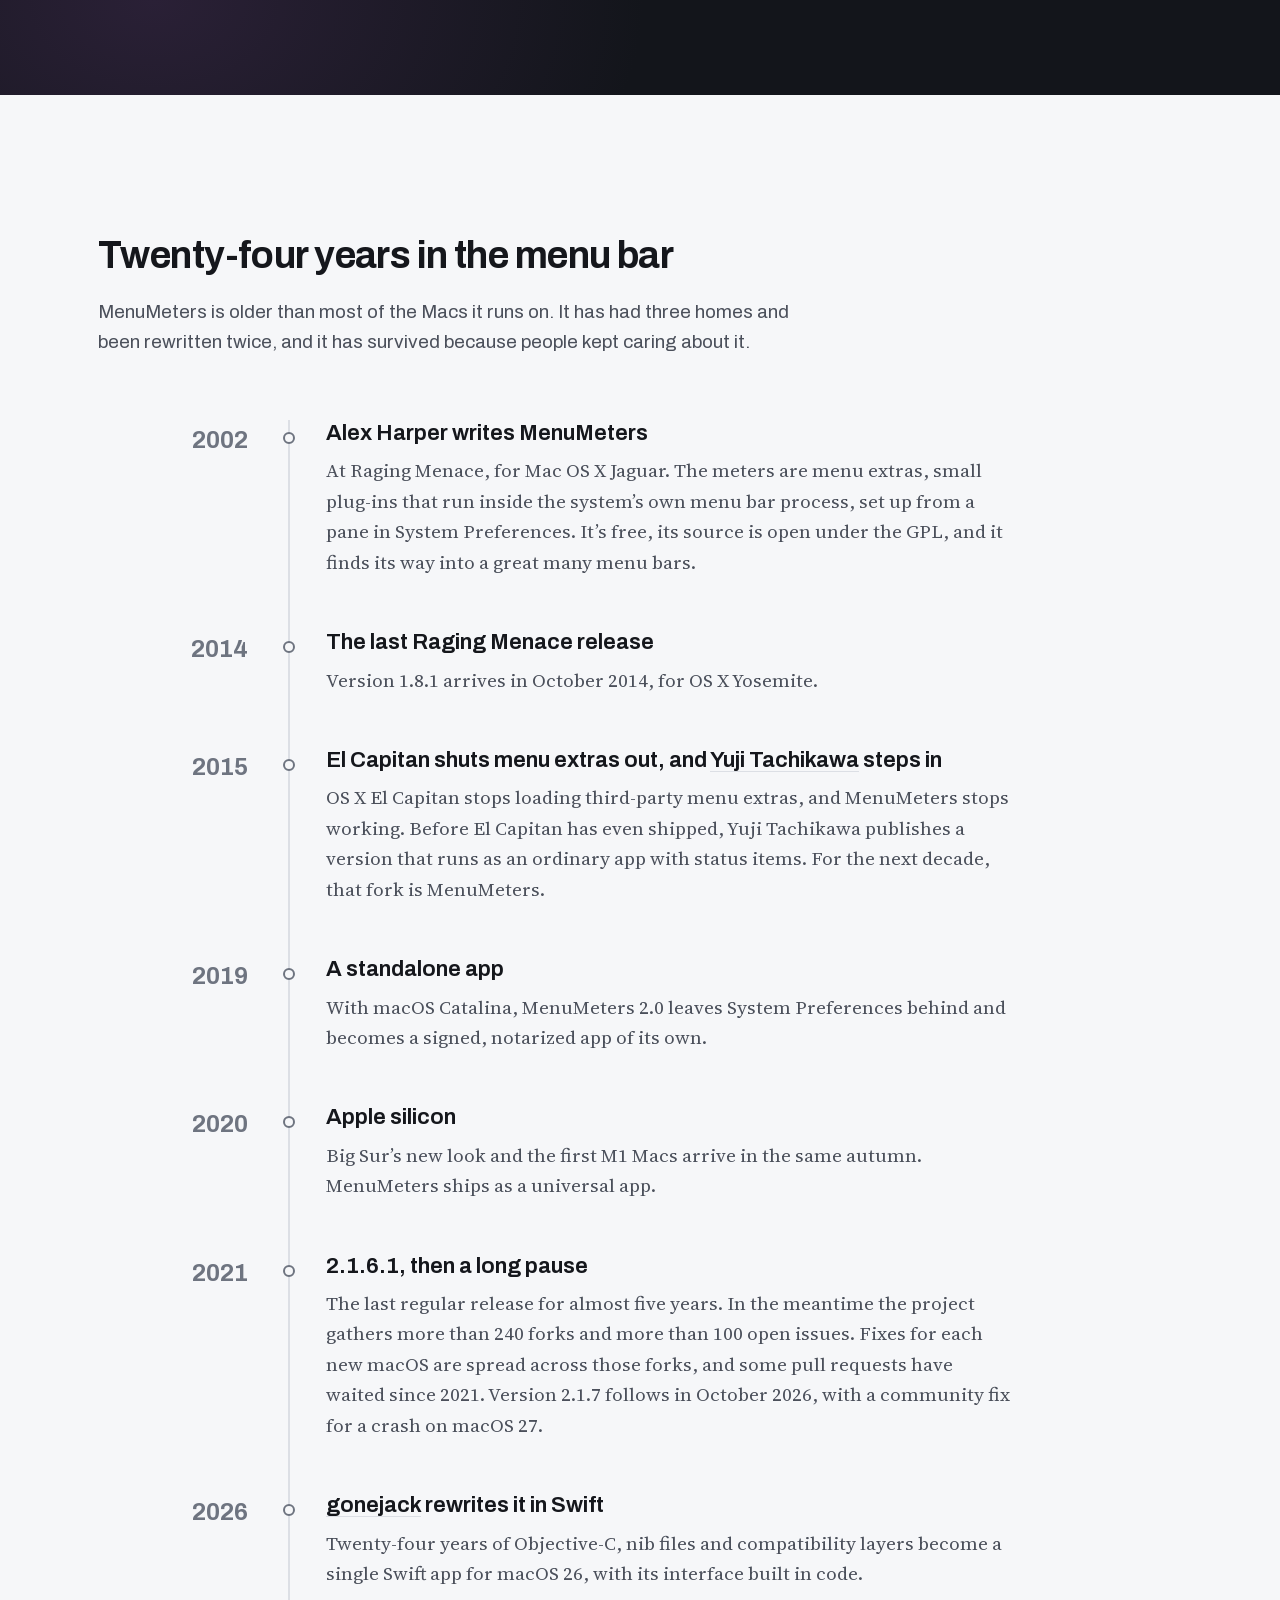
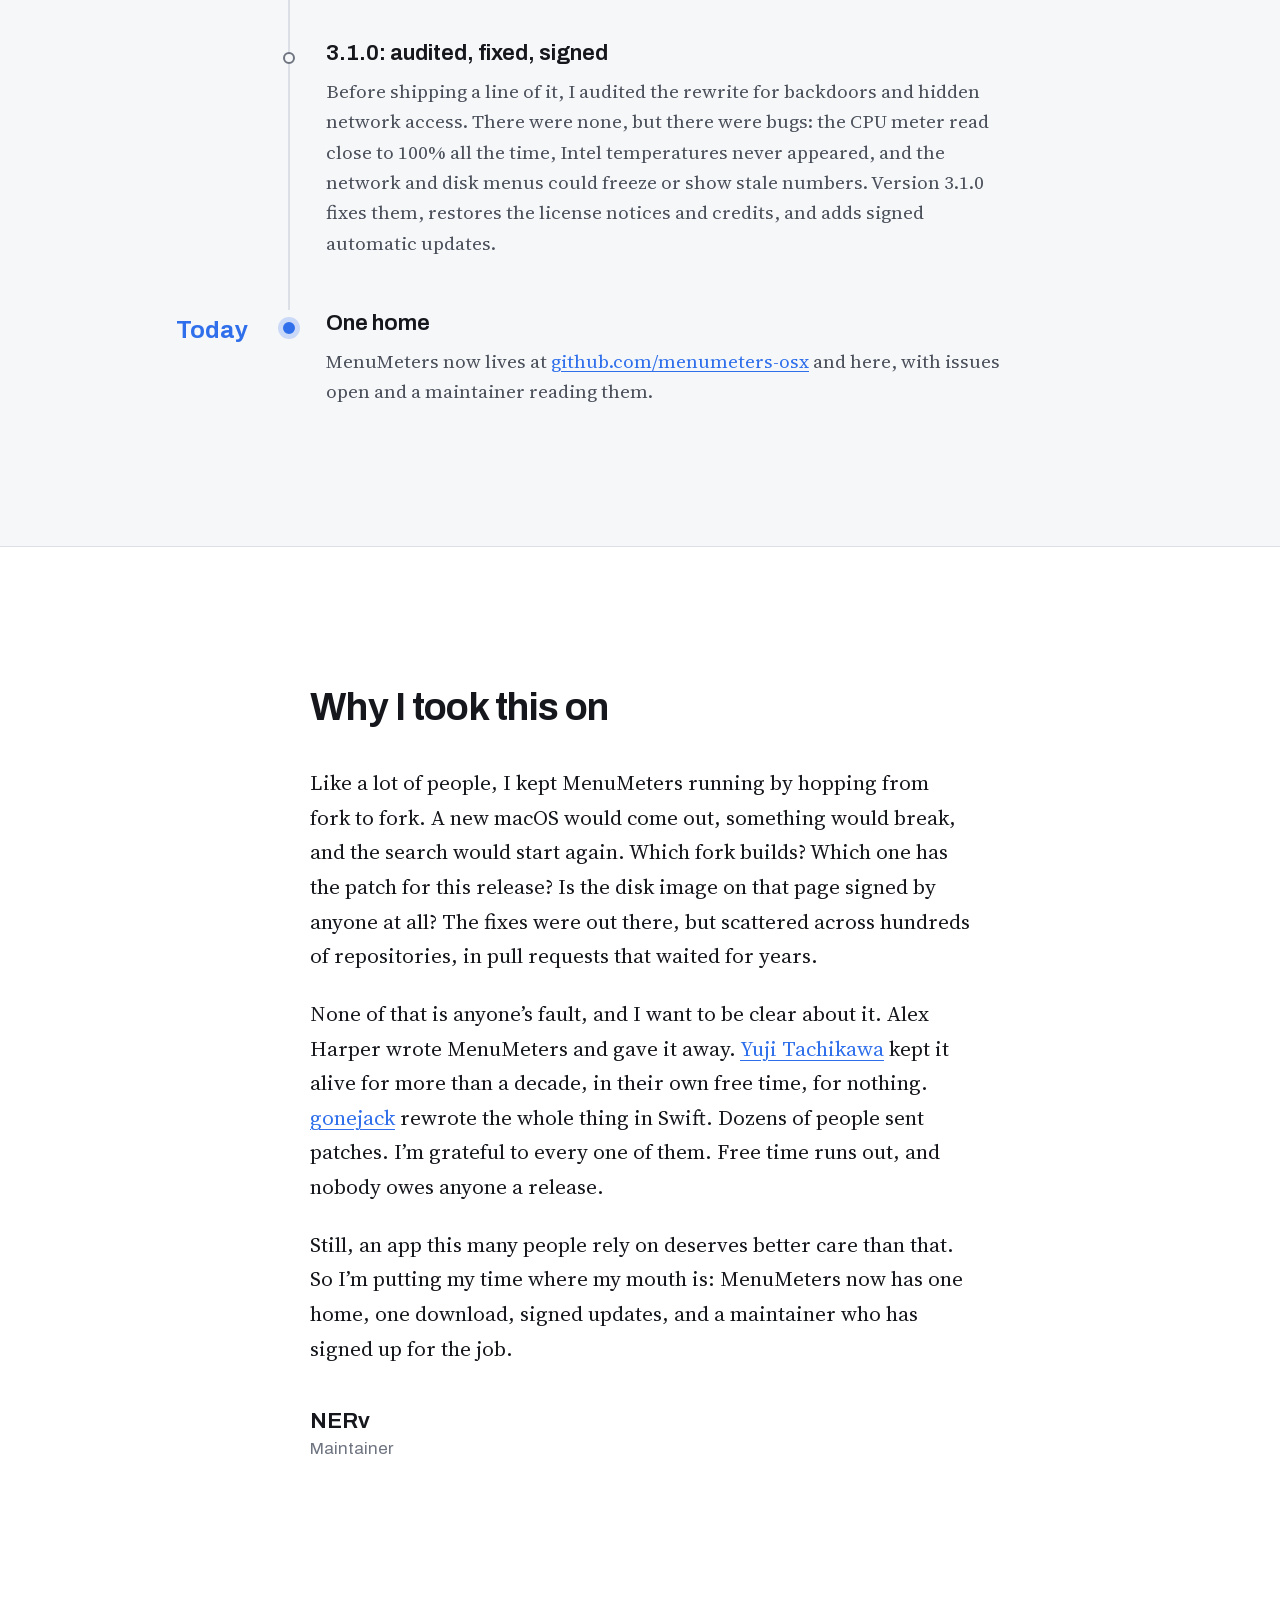
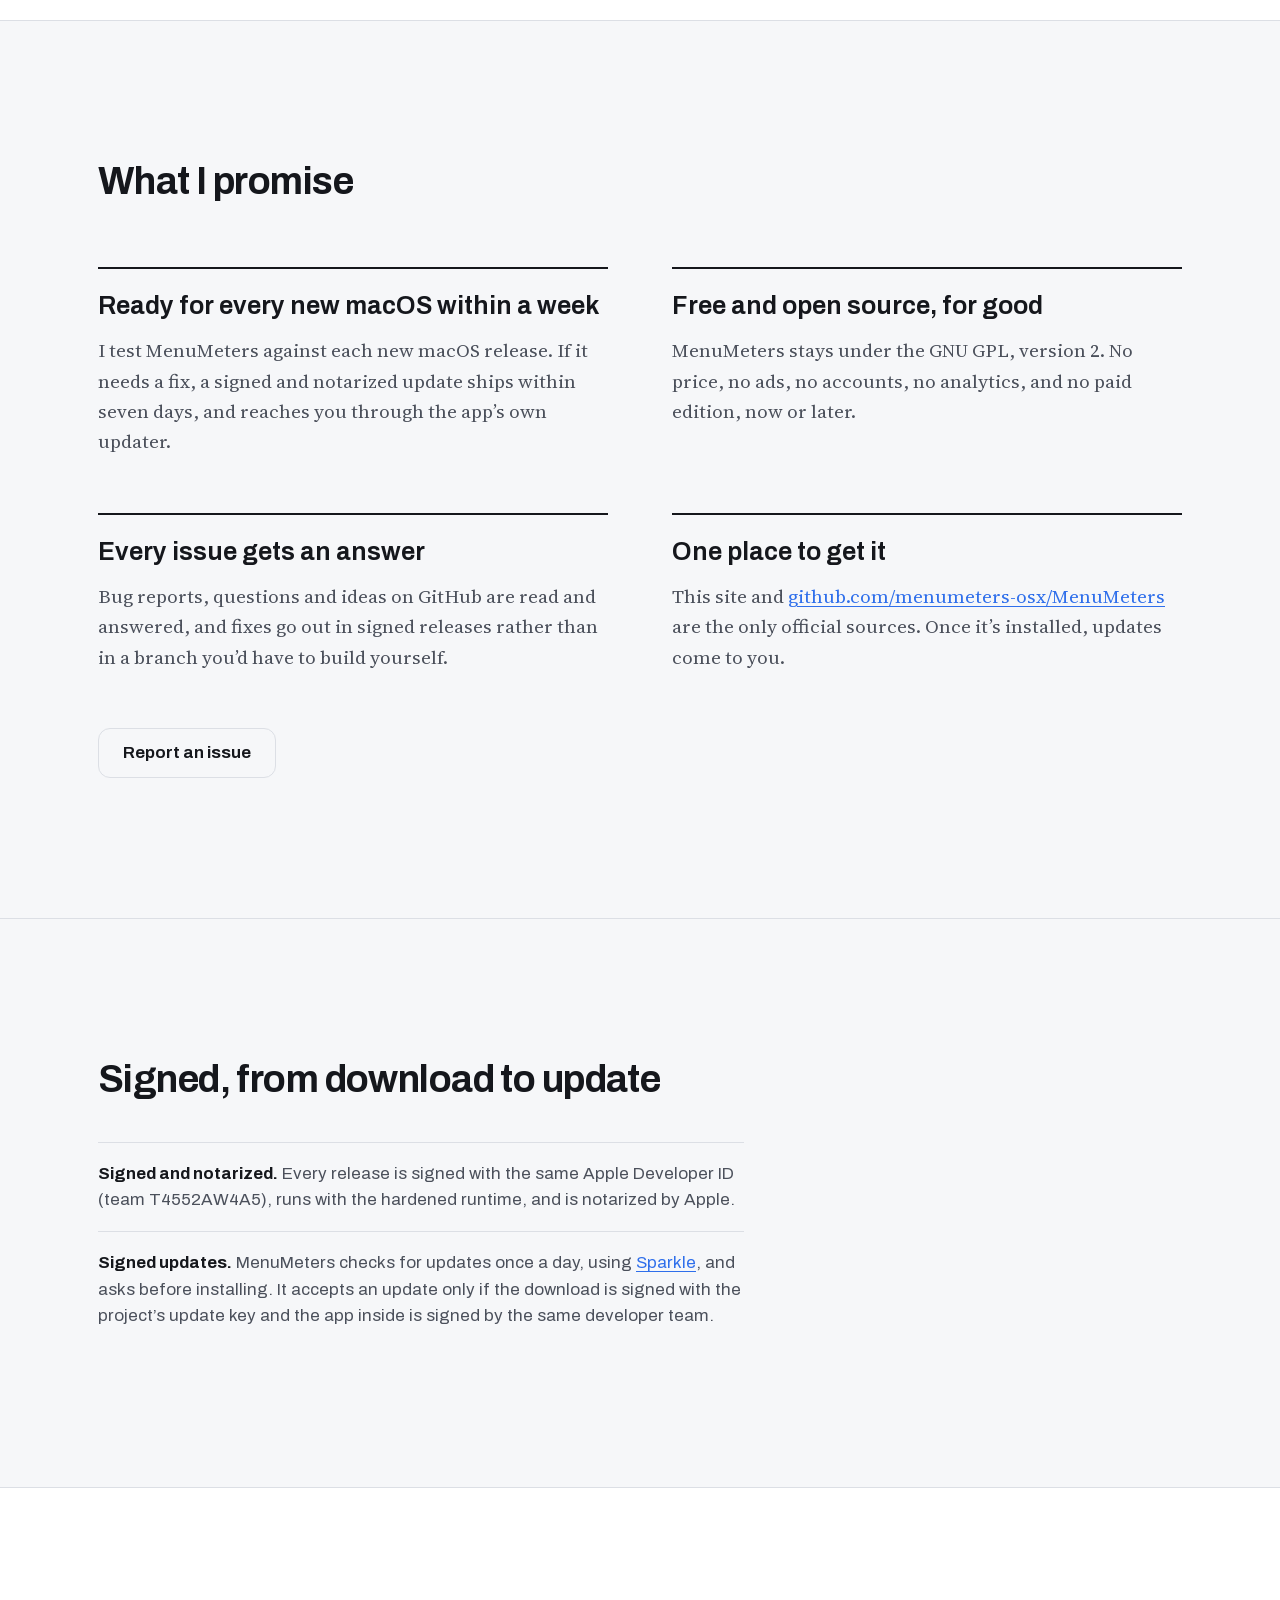
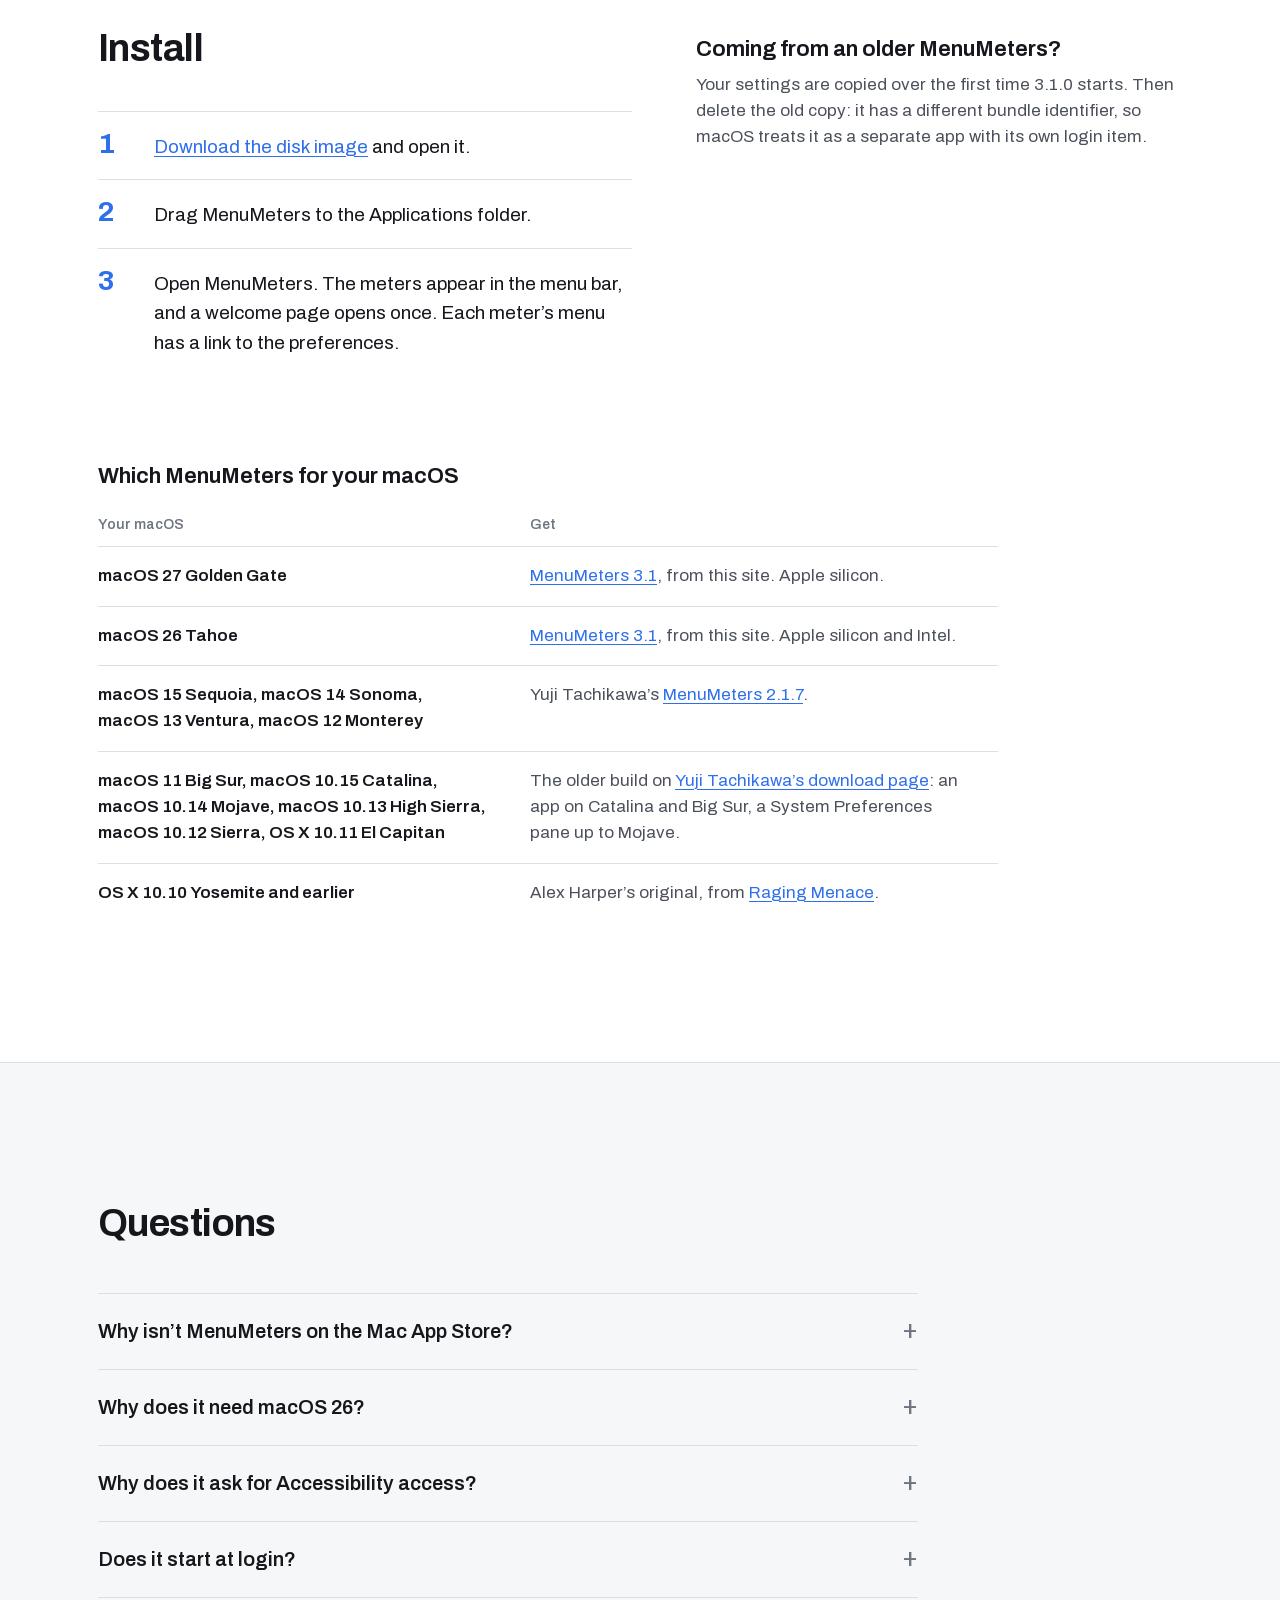
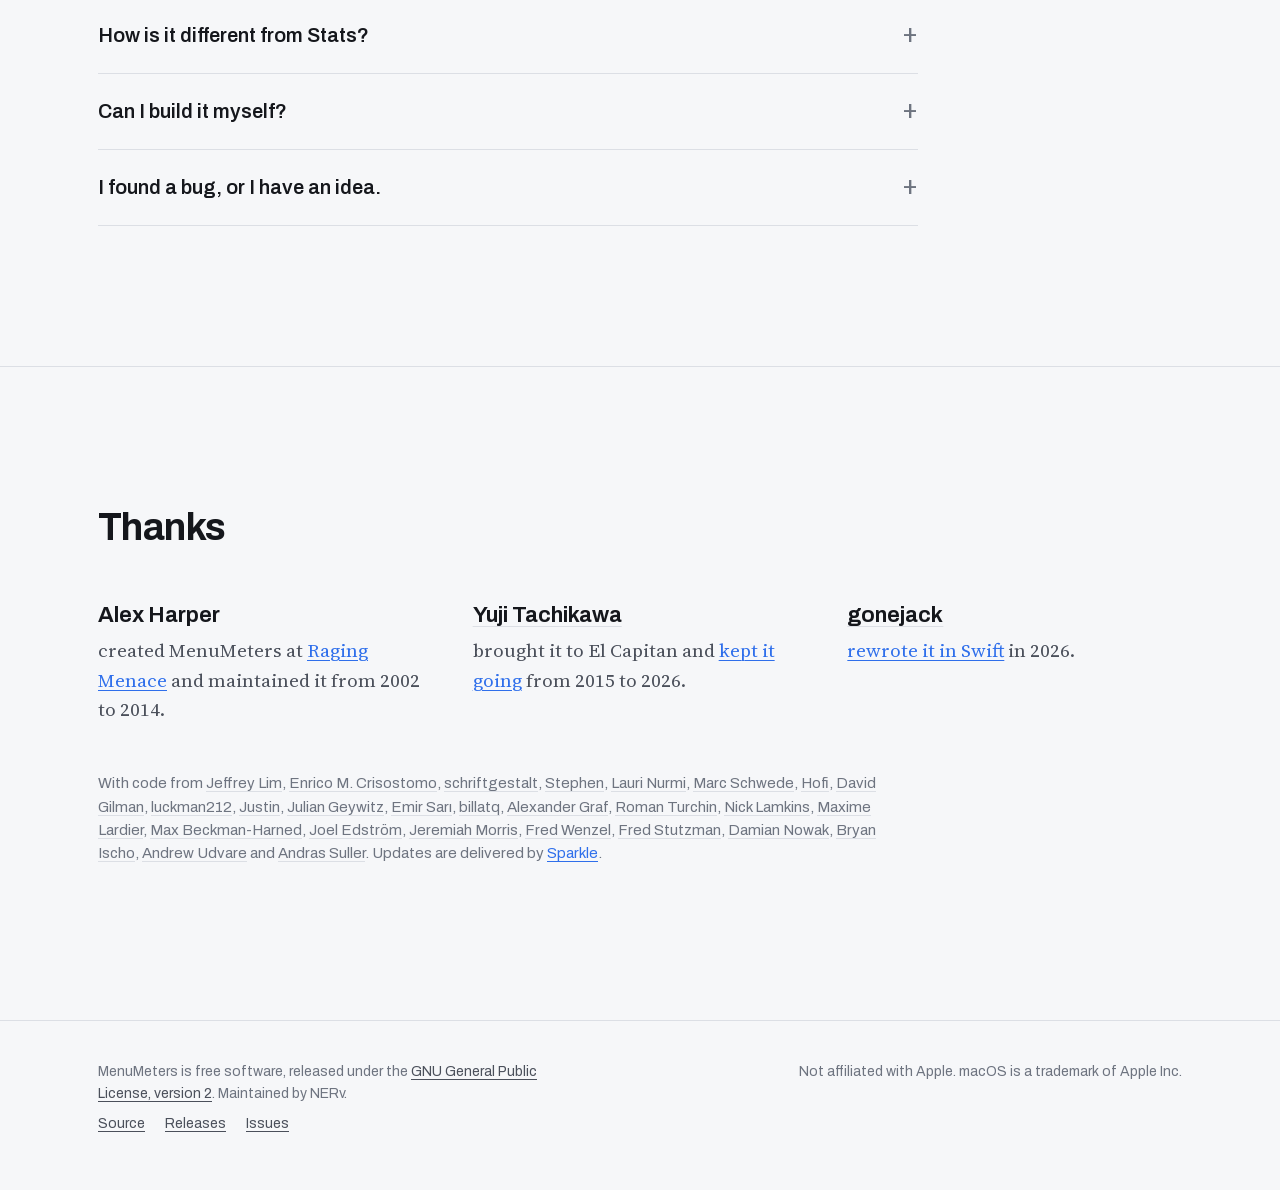
==== commit ad5227ff: "The disk meter's startup disk speeds, light and dark Rendered at 6x by the MenuMeters 3.1.1 drawing " ====
--- a/index.html
+++ b/index.html
@@ -82,7 +82,7 @@
       <picture><source srcset="/assets/img/meters/disk-set0-dark.png" media="(prefers-color-scheme: dark)"><img src="/assets/img/meters/disk-set0-light.png" alt="Disk meter with read and write arrows" width="16" height="22"></picture>
       <picture><source srcset="/assets/img/meters/net-all-dark.png" media="(prefers-color-scheme: dark)"><img src="/assets/img/meters/net-all-light.png" alt="Network meter: traffic graph, arrows, 39.0 KB/s sent and 35.0 KB/s received" width="116" height="21"></picture>
     </div>
-    <figcaption>Magnified. Every meter on this page was drawn by MenuMeters 3.1.0 on a real Mac.</figcaption>
+    <figcaption>Magnified. Every meter on this page was drawn by MenuMeters on a real Mac.</figcaption>
   </figure>
 </section>
 
@@ -121,6 +121,7 @@
           <li><span class="chip"><picture><source srcset="/assets/img/meters/disk-set1-dark.png" media="(prefers-color-scheme: dark)"><img src="/assets/img/meters/disk-set1-light.png" alt="" width="16" height="22"></picture></span>Arrows</li>
           <li><span class="chip"><picture><source srcset="/assets/img/meters/disk-set3-dark.png" media="(prefers-color-scheme: dark)"><img src="/assets/img/meters/disk-set3-light.png" alt="" width="16" height="22"></picture></span>Lights</li>
           <li><span class="chip"><picture><source srcset="/assets/img/meters/disk-set5-dark.png" media="(prefers-color-scheme: dark)"><img src="/assets/img/meters/disk-set5-light.png" alt="" width="16" height="22"></picture></span>Disk arrows</li>
+          <li><span class="chip"><picture><source srcset="/assets/img/meters/disk-speeds-dark.png" media="(prefers-color-scheme: dark)"><img src="/assets/img/meters/disk-speeds-light.png" alt="" width="75" height="22"></picture></span>Startup disk speeds</li>
         </ul>
       </article>
 
